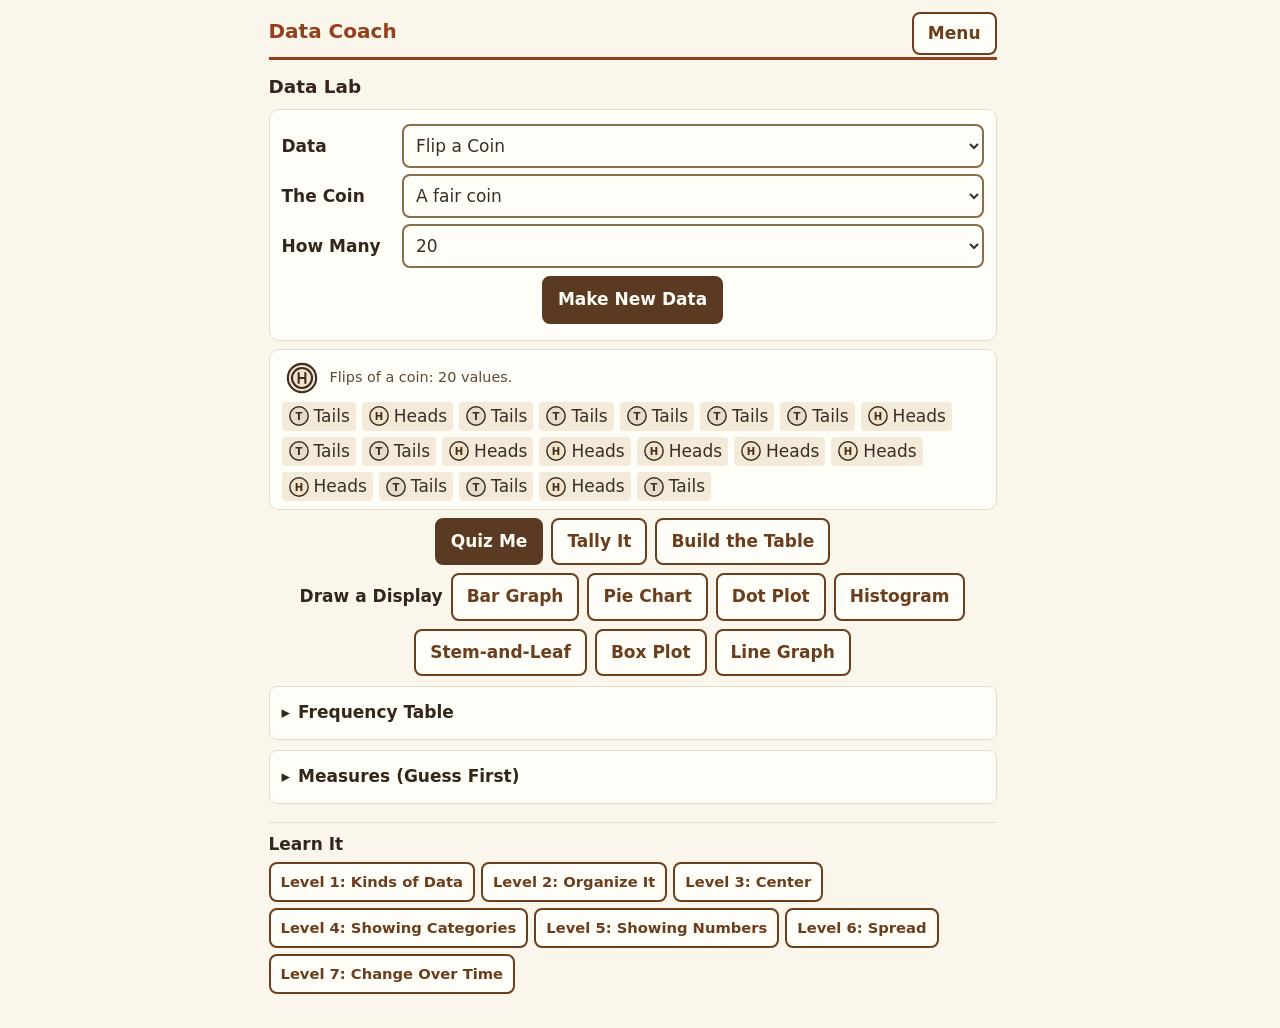
==== index.html @ c022a65b "First public version" ====
<!DOCTYPE html>
<html lang="en">
<head>
<meta charset="utf-8">
<meta name="viewport" content="width=device-width, initial-scale=1">
<title>Data Coach</title>
<style>/* Warm creams and browns, soft on the eyes. build.ps1 checks the contrast of every text and border pair. */
:root {
  --cream: #fbf6ec; --card: #fffdf8; --title: #94401c; --heading: #33261c; --paper: #fffcf5;
  --text: #3b2f25; --muted: #5c4a3a; --line: #e6dccb; --border: #8a6d4b; --panel: #f3ead9;
  --accent: #6b3f1d; --accent-bg: #f3e3c8; --primary: #5a3a22; --primary-hover: #4a2f1b;
  --warn-bg: #f7e9cf; --warn: #6b3f12; --warn-b: #b07a3a;
  --ok-bg: #e7ecd5; --ok: #3d4f1e; --ok-b: #6b7d3a;
  --bad-bg: #f6dcd5; --bad: #7a2418; --bad-b: #b0503e;
  --mark: #94401c;
}
* { box-sizing: border-box; }
/* Room for a scrollbar is kept, so the page never shifts sideways when one appears. */
html { scrollbar-gutter: stable; }
body { margin: 0; font-family: system-ui, -apple-system, "Segoe UI", Roboto, Arial, sans-serif; font-size: 17px; line-height: 1.6; color: var(--text); background: var(--cream); }
main { max-width: 760px; margin: 0 auto; padding: 12px 16px 24px; }
[hidden] { display: none !important; }
.bar { position: relative; padding-right: 76px; min-height: 48px; display: flex; align-items: center; border-bottom: 3px solid var(--title); padding-bottom: 8px; margin-bottom: 12px; }
h1 { font-size: 1.25rem; margin: 0; color: var(--title); white-space: nowrap; }
.lead { font-size: 1.15rem; font-weight: 600; margin: 8px 0; display: block; color: var(--heading); }
button { font: inherit; min-height: 44px; padding: 8px 14px; border: 2px solid var(--accent); border-radius: 8px; background: var(--card); color: var(--accent); font-weight: 600; cursor: pointer; }
button:hover { background: var(--accent-bg); }
button.primary { background: var(--primary); border-color: var(--primary); color: var(--paper); }
button.primary:hover { background: var(--primary-hover); }
button:focus-visible, input:focus-visible { outline: 3px solid var(--accent); outline-offset: 2px; }
.row { display: flex; flex-wrap: wrap; gap: 8px; align-items: center; margin: 8px 0; }
.center { justify-content: center; }
.new { position: absolute; top: 0; right: 0; min-height: 40px; padding: 6px 14px; }
.muted { color: var(--muted); }
.sr { position: absolute; width: 1px; height: 1px; overflow: hidden; clip: rect(0 0 0 0); white-space: nowrap; }

/* Menu */
.big { display: block; width: 100%; text-align: left; font-size: 1.1rem; padding: 14px 16px; margin: 8px 0; }
.big small { display: block; font-weight: 400; color: var(--muted); font-size: 0.9rem; }

/* A lesson */
.themes { display: flex; flex-wrap: wrap; gap: 6px; margin: 4px 0 10px; }
.themes button { min-height: 40px; padding: 4px 10px; font-size: 0.92rem; }
.themes button[aria-current="step"] { background: var(--primary); border-color: var(--primary); color: var(--paper); }
.tag-line { margin: 4px 0; font-size: 0.85rem; font-weight: 700; letter-spacing: 0.04em; text-transform: uppercase; color: var(--title); }
.intro { margin: 0 0 6px; color: var(--muted); font-size: 0.95rem; }
.intro:empty { display: none; }
.prompt { font-size: 1.15rem; margin: 4px 0 8px; }
.prompt:focus, h2:focus, .data:focus { outline: none; }
.feedback { padding: 8px 12px; border-radius: 8px; margin: 8px 0; }
.feedback:empty { padding: 0; margin: 0; }
.good { background: var(--ok-bg); color: var(--ok); border: 1px solid var(--ok-b); }
.bad { background: var(--bad-bg); color: var(--bad); border: 1px solid var(--bad-b); }
.info, .almost { background: var(--warn-bg); color: var(--warn); border: 1px solid var(--warn-b); }

/* The data: a list of values (in the order collected), or a frequency table. */
.data { border: 1px solid var(--line); border-radius: 10px; background: var(--card); padding: 8px 12px; margin: 8px 0; }
.data-what { margin: 0 0 4px; font-size: 0.9rem; color: var(--muted); }
.chips { list-style: none; margin: 0; padding: 0; display: flex; flex-wrap: wrap; gap: 6px; }
.chips li { min-width: 2.4em; text-align: center; padding: 1px 6px; border-radius: 4px; background: var(--panel); font-variant-numeric: tabular-nums; }
.chips li.now { outline: 3px solid var(--title); background: var(--card); font-weight: 700; }
.chips li.used { background: var(--panel); color: var(--muted); text-decoration: line-through; }
table.freq { border-collapse: collapse; margin: 4px 0; }
table.freq th, table.freq td { border: 1px solid var(--border); padding: 4px 12px; text-align: left; font-variant-numeric: tabular-nums; }
table.freq thead th { background: var(--panel); }
table.freq tfoot th, table.freq tfoot td { font-weight: 700; }
.data-scroll { max-width: 100%; overflow-x: auto; }

/* Choices: words, stacked; a right pick turns green and a wrong one red, with a mark so color is not the only sign. */
.choices { display: flex; flex-direction: column; gap: 8px; margin: 8px 0; }
.choice { text-align: left; font-weight: 400; color: var(--text); padding: 8px 12px; width: 100%; }
.choice[aria-pressed="true"] { background: var(--accent-bg); border-width: 3px; font-weight: 600; }
.choice[aria-pressed="true"]::before { content: "\2713  "; }
.choice.right { background: var(--ok-bg); border-color: var(--ok-b); color: var(--ok); }
.choice.right::after { content: "  \2713  Right"; font-weight: 700; font-size: 0.9rem; }
.choice.wrong { background: var(--bad-bg); border-color: var(--bad-b); color: var(--bad); }
.choice.wrong::after { content: "  \2717  Not this one"; font-weight: 700; font-size: 0.9rem; }
.choice.shown { background: var(--warn-bg); border-color: var(--warn-b); color: var(--warn); }
.choice.shown::after { content: "  The answer"; font-weight: 700; font-size: 0.9rem; }
.choice[aria-disabled="true"] { cursor: default; }

/* Typed answers */
.entry-row { display: flex; flex-wrap: wrap; gap: 8px; align-items: center; }
input[type=text] { font: inherit; font-size: 1.2rem; min-height: 48px; padding: 6px 10px; border: 2px solid var(--border); border-radius: 8px; color: var(--text); background: var(--card); }
.entry-row input { flex: 1 1 170px; min-width: 0; }
.answer-label { font-weight: 600; color: var(--heading); }
table.freq input { width: 4.2em; min-height: 44px; font-size: 1.1rem; padding: 4px 6px; }
table.freq td.off input { border-color: var(--bad-b); background: var(--bad-bg); }
table.freq td.ok input { border-color: var(--ok-b); }

/* Tally: one button per row; the marks are drawn in groups of five (four strokes and a slash). */
.tally { display: flex; flex-direction: column; gap: 6px; margin: 8px 0; }
.tally button { display: flex; align-items: center; gap: 12px; text-align: left; width: 100%; font-weight: 600; }
.tally .name { min-width: 5.5em; }
.tally svg { height: 28px; flex: none; max-width: 70%; }
.tally svg line { stroke: var(--text); stroke-width: 2.5; stroke-linecap: round; }
.tally svg line.slash { stroke: var(--mark); }

/* A worked example's lines: the work, then why. */
.steps { list-style: none; padding: 0; margin: 8px 0; }
.steps li { display: flex; flex-wrap: wrap; gap: 2px 16px; padding: 6px 0; border-top: 1px solid var(--line); }
.steps .work { flex: 1 1 260px; font-size: 1.1rem; font-variant-numeric: tabular-nums; overflow-wrap: anywhere; }
.steps .why { flex: 1 1 200px; color: var(--muted); font-size: 0.95rem; }

@media (max-width: 420px) {
  main { padding: 8px 8px 16px; }
  h1 { font-size: 1.05rem; }
  .bar { padding-right: 68px; }
  .new { min-height: 36px; padding: 4px 10px; }
  body { font-size: 16px; }
  table.freq th, table.freq td { padding: 4px 8px; }
}
@media (max-width: 520px) { .themes button { min-height: 36px; padding: 2px 8px; font-size: 0.84rem; } }

/* The Data Lab: choose the data and its settings, make it, then work with it. */
.setup { border: 1px solid var(--line); border-radius: 10px; background: var(--card); padding: 8px 12px; margin: 8px 0; }
.field { display: flex; flex-wrap: wrap; align-items: center; gap: 4px 10px; margin: 6px 0; }
.field-name { font-weight: 600; color: var(--heading); min-width: 6.5em; margin: 0; }
select { font: inherit; min-height: 44px; padding: 6px 8px; border: 2px solid var(--border); border-radius: 8px; background: var(--card); color: var(--text); flex: 1 1 200px; min-width: 0; max-width: 100%; }
select:focus-visible { outline: 3px solid var(--accent); outline-offset: 2px; }
.note { color: var(--muted); font-size: 0.92rem; margin: 4px 0; text-align: center; }
.note:empty { display: none; }
details { border: 1px solid var(--line); border-radius: 8px; padding: 4px 12px; margin: 10px 0; background: var(--card); }
summary { font-weight: 600; color: var(--heading); cursor: pointer; min-height: 44px; display: flex; align-items: center; }
summary:focus-visible { outline: 3px solid var(--accent); outline-offset: 2px; }
.table-box { max-height: 340px; overflow: auto; }
dl.measures { display: grid; grid-template-columns: max-content 1fr; gap: 4px 14px; margin: 6px 0; }
dl.measures dt { font-weight: 600; color: var(--heading); }
dl.measures dd { margin: 0; font-variant-numeric: tabular-nums; }
.learn { margin-top: 18px; border-top: 1px solid var(--line); padding-top: 8px; }
button[aria-disabled="true"] { cursor: not-allowed; }
/* Unavailable Lab buttons: a dashed border (full-strength text, so contrast holds). */
.row button[aria-disabled="true"] { border-style: dashed; }
.table-box:focus-visible { outline: 3px solid var(--accent); outline-offset: 2px; }
/* A fold shows whether it is open: a triangle that turns. */
summary { list-style: none; }
summary::-webkit-details-marker { display: none; }
summary::before { content: "\25B8"; display: inline-block; margin-right: 8px; transition: transform 0.15s; }
details[open] > summary::before { transform: rotate(90deg); }
.row button[aria-disabled="true"]:hover { background: var(--card); }

/* Pictures: an icon beside each data set's title, and values drawn as coins, die faces, or a color dot
   with its name. The value is always in text too (beside the picture, or hidden for a screen reader). */
.data-what { display: flex; align-items: center; gap: 8px; }
.lab-icon { display: inline-flex; flex: none; }
.lab-icon .icon { width: 40px; height: 40px; }
.chips li.pic { display: inline-flex; align-items: center; gap: 4px; }
.pic-svg { width: 22px; height: 22px; flex: none; }
.dot { width: 12px; height: 12px; border-radius: 50%; border: 1.5px solid var(--text); display: inline-block; flex: none; }
.tally .name { display: inline-flex; align-items: center; gap: 6px; }
.tally .pic-svg { width: 26px; height: 26px; }

/* Making data: the icon moves (a coin flips, a die tumbles, a spinner spins, a bag shakes) and the values pop in.
   All of it is skipped for anyone whose device asks for less motion. */
@keyframes flip { from { transform: rotateY(0); } to { transform: rotateY(720deg); } }
@keyframes tumble { 0% { transform: translateY(-8px) rotate(0); } 60% { transform: translateY(2px) rotate(290deg); } 100% { transform: rotate(360deg); } }
@keyframes spin { from { transform: rotate(0); } to { transform: rotate(900deg); } }
@keyframes shake { 0%, 100% { transform: none; } 20% { transform: translateX(-4px) rotate(-7deg); } 40% { transform: translateX(4px) rotate(7deg); } 60% { transform: translateX(-3px) rotate(-4deg); } 80% { transform: translateX(3px) rotate(4deg); } }
@keyframes pop { from { opacity: 0; transform: scale(0.6); } to { opacity: 1; transform: none; } }
.anim-flip .icon { animation: flip 0.7s ease-out; }
.anim-tumble .icon { animation: tumble 0.7s ease-out; }
.anim-spin .icon { animation: spin 1s cubic-bezier(0.2, 0.7, 0.3, 1); }
.anim-shake .icon { animation: shake 0.6s ease-in-out; }
.chips.pop li { animation: pop 0.3s ease-out both; animation-delay: calc(var(--i) * 15ms); }
@media (prefers-reduced-motion: reduce) {
  .anim-flip .icon, .anim-tumble .icon, .anim-spin .icon, .anim-shake .icon, .chips.pop li { animation: none; }
}

/* Bar graphs and pie charts. Bars and slice edges are dragged (or set with the arrow keys); the drawing keeps
   its own touch handling (see the touch rules below). */
.chart-box { margin: 8px 0; }
.chart { display: block; width: 100%; max-width: 460px; margin: 0 auto; overflow: visible; }
.chart.pie { max-width: 400px; }
.c-grid { stroke: var(--line); stroke-width: 1; }
.c-axis { stroke: var(--border); stroke-width: 1.5; }
.c-tick { font-size: 11px; fill: var(--muted); }
.c-lab { font-size: 11px; fill: var(--text); }
.c-bar { stroke: var(--accent); stroke-width: 1.5; }
.c-handle { fill: var(--primary); }
.c-val { font-size: 11px; font-weight: 700; fill: var(--text); }
.c-edit { cursor: ns-resize; }
/* Touch: a bar graph being drawn lets the page scroll up and down (bars are set by tapping); a pie being drawn takes
   every touch, so its edges can be dragged around the circle. */
.chart.c-editing { touch-action: pan-y; }
.chart.c-dragging { touch-action: none; }
.c-edit:focus { outline: none; }
.c-edit:focus-visible .c-handle, .c-edge:focus-visible .c-knob { stroke: var(--title); stroke-width: 3px; }
.c-edit:focus-visible .c-bar { stroke: var(--title); stroke-width: 3px; }
.c-rim { fill: var(--card); stroke: var(--border); stroke-width: 1.5; }
.c-slice { stroke: var(--border); stroke-width: 1.5; }
/* A slice in a real color (red, blue...) is set off by a cream edge, which shows on mid-tones; pale slices keep the dark edge. */
.c-slice.on-color { stroke: var(--card); stroke-width: 2; }
/* Yellow is too light for a cream edge: it gets a dark one. And every pie is outlined on top, so no slice fades into the page. */
.c-slice.on-light { stroke: var(--text); stroke-width: 1.5; }
.c-outline { fill: none; stroke: var(--border); stroke-width: 1.5; }
.c-slab { font-size: 12px; font-weight: 700; fill: var(--text); paint-order: stroke; stroke: var(--card); stroke-width: 3px; }
.c-tickmark { stroke: var(--muted); stroke-width: 1; }
.c-edge { cursor: grab; }
.c-edge:focus { outline: none; }
.c-edgeline { stroke: var(--text); stroke-width: 2; }
.c-knob { fill: var(--primary); stroke: var(--card); stroke-width: 2; }
.c-legend { list-style: none; padding: 0; margin: 6px auto; max-width: 320px; font-variant-numeric: tabular-nums; }
.c-legend li { display: flex; align-items: center; gap: 8px; padding: 2px 0; }
.c-swatch { width: 14px; height: 14px; border-radius: 3px; border: 1px solid var(--text); flex: none; }
.scale-pick { display: flex; flex-wrap: wrap; align-items: center; gap: 6px; margin: 6px 0; }
.scale-pick button { min-width: 52px; }
.scale-pick button[aria-pressed="true"] { background: var(--primary); border-color: var(--primary); color: var(--paper); }

/* A table and the graph drawn from it, side by side where there is room. */
@media (min-width: 600px) {
  #pair.side { display: grid; grid-template-columns: minmax(0, 210px) minmax(0, 1fr); gap: 16px; align-items: start; }
  #pair.side .data { margin-top: 0; }
  #pair.side .chart-box { margin-top: 0; }
}

/* Dot plots and stem-and-leaf plots. */
.c-dot { fill: var(--accent); stroke: var(--card); stroke-width: 1; }
.c-tap { cursor: pointer; }
.c-tap:focus { outline: none; }
.c-tap:focus-visible rect { stroke: var(--title); stroke-width: 2; }
#erase[aria-pressed="true"] { background: var(--primary); border-color: var(--primary); color: var(--paper); }
table.stem { border-collapse: collapse; margin: 4px 0; font-variant-numeric: tabular-nums; font-size: 1.1rem; }
table.stem caption { text-align: left; font-size: 0.9rem; color: var(--muted); }
table.stem th { border-right: 2px solid var(--text); padding: 2px 10px; text-align: right; }
table.stem td { padding: 2px 10px; letter-spacing: 0.15em; }
.stem-key { font-size: 0.9rem; color: var(--muted); margin: 4px 0; }
table.stem-in input { width: 11em; max-width: 100%; letter-spacing: 0.1em; }

/* Box plots and line graphs. */
.c-boxr { fill: var(--accent-bg); stroke: var(--text); stroke-width: 2; }
.c-med { stroke: var(--title); stroke-width: 3; }
.c-whisk { stroke: var(--text); stroke-width: 2; }
.c-outdot { fill: var(--card); stroke: var(--text); stroke-width: 2; }
.c-hline { stroke: var(--primary); stroke-width: 1.5; stroke-dasharray: 3 3; }
.c-knobg { cursor: ew-resize; }
.c-knobg:focus { outline: none; }
.c-knobg:focus-visible .c-knob { stroke: var(--title); stroke-width: 3px; }
.c-lline { fill: none; stroke: var(--accent); stroke-width: 2.5; stroke-linejoin: round; }
.c-lpt { fill: var(--primary); stroke: var(--card); stroke-width: 1.5; }
.c-break { fill: var(--card); stroke: var(--border); stroke-width: 1.5; }
</style>
</head>
<body>
<main id="app">
  <header class="bar">
    <h1>Data Coach</h1>
    <button id="menu" class="new" hidden>Menu</button>
  </header>

  <section id="lab" hidden aria-labelledby="lab-title">
    <h2 id="lab-title" class="lead" tabindex="-1">Data Lab</h2>
    <div class="setup">
      <label class="field" for="lab-sc"><span class="field-name">Data</span><select id="lab-sc"></select></label>
      <div id="lab-opts"></div>
      <label class="field" for="lab-n"><span class="field-name" id="lab-n-name">How Many</span><select id="lab-n"></select></label>
      <p class="row center"><button id="lab-make" class="primary">Make New Data</button></p>
    </div>
    <div id="lab-show" hidden>
      <div id="lab-data"></div>
      <p class="row center" role="group" aria-label="Work with this data"><button id="lab-quiz" class="primary">Quiz Me</button> <button id="lab-tally">Tally It</button> <button id="lab-build">Build the Table</button></p>
      <p class="row center" role="group" aria-labelledby="draw-name"><span class="field-name" id="draw-name">Draw a Display</span><button id="lab-bar">Bar Graph</button> <button id="lab-pie">Pie Chart</button> <button id="lab-dot">Dot Plot</button> <button id="lab-hist">Histogram</button> <button id="lab-stem">Stem-and-Leaf</button> <button id="lab-box">Box Plot</button> <button id="lab-line">Line Graph</button></p>
      <p id="lab-note" class="note" role="status" aria-live="polite"></p>
      <details id="lab-table-box"><summary>Frequency Table</summary><div id="lab-table"></div></details>
      <details id="lab-measures-box"><summary>Measures (Guess First)</summary><div id="lab-measures"></div></details>
    </div>
    <div class="learn">
      <p class="field-name" id="learn-title">Learn It</p>
      <div id="lab-learn" class="themes" role="group" aria-labelledby="learn-title"></div>
    </div>
  </section>

  <section id="home" hidden aria-labelledby="home-q">
    <h2 id="home-q" class="lead" tabindex="-1">What Do You Want to Do?</h2>
    <button class="big" id="go-lab">Data Lab<small>Make your own data, again and again, and explore it</small></button>
    <div id="home-levels"></div>
  </section>

  <section id="lesson" hidden aria-labelledby="lesson-title">
    <h2 id="lesson-title" class="lead"></h2>
    <div id="themes" class="themes" role="group" aria-label="Themes in this level"></div>
    <p id="tag" class="tag-line"></p>
    <p id="intro" class="intro"></p>
    <p id="prompt" class="prompt" tabindex="-1"></p>
    <div id="pair">
      <div id="data"></div>
      <div id="work"></div>
    </div>
    <ol id="steps" class="steps" hidden></ol>
    <p id="feedback" class="feedback" role="status" aria-live="polite"></p>
    <p id="controls" class="row center"><button id="check" class="primary">Check</button> <button id="hint">Hint</button> <button id="step">Show Next Step</button> <button id="quick">Quick Draw</button> <button id="back">Back to the Lab</button></p>
    <p id="next-row" class="row center" hidden><button id="next" class="primary"></button> <button id="next2"></button></p>
  </section>

  <section id="done" hidden aria-labelledby="done-title">
    <h2 id="done-title" class="lead" tabindex="-1"></h2>
    <p id="done-body"></p>
    <p class="row center"><button id="done-next" class="primary"></button> <button id="done-again">Try the Check Again</button> <button id="done-practice">More Practice</button> <button id="done-menu">Menu</button></p>
  </section>
</main>
<script>/* Data Coach: pretend data. Every scenario makes its data from a seeded random generator, so a
   test run (and a worked example) is the same every time, while students get fresh data. No real
   person's data is ever used: the classes, teams, families and weather here are made up. */
const Data = (() => {
  'use strict';

  // ---------- Random numbers ----------
  // A small seeded generator (mulberry32), so every check and every test run is repeatable.
  function rng(seed) {
    let s = seed >>> 0;
    const r = () => { s = (s + 0x6D2B79F5) >>> 0; let t = s; t = Math.imul(t ^ (t >>> 15), t | 1); t ^= t + Math.imul(t ^ (t >>> 7), t | 61); return ((t ^ (t >>> 14)) >>> 0) / 4294967296; };
    r.int = (a, b) => a + Math.floor(r() * (b - a + 1));                       // a whole number from a to b
    r.pick = list => list[Math.floor(r() * list.length)];
    r.weighted = pairs => { let u = r() * pairs.reduce((s, p) => s + p[1], 0); for (const [v, w] of pairs) { u -= w; if (u < 0) return v; } return pairs[pairs.length - 1][0]; };
    r.normal = (mean, sd) => { const u = 1 - r(), v = r(); return mean + sd * Math.sqrt(-2 * Math.log(u)) * Math.cos(2 * Math.PI * v); };
    r.shuffle = list => { const a = list.slice(); for (let i = a.length - 1; i > 0; i--) { const j = Math.floor(r() * (i + 1)); [a[i], a[j]] = [a[j], a[i]]; } return a; };
    return r;
  }
  const freshSeed = () => (Math.random() * 4294967296) >>> 0;
  const clamp = (x, a, b) => Math.max(a, Math.min(b, x));
  const to = (x, step) => Math.round(x / step) * step;                          // to the nearest step (0.5, 5, 10...)
  const tenth = x => Math.round(x * 10) / 10;
  const times = (n, f) => Array.from({ length: n }, (_, i) => f(i));
  // Skewed right (most values small, a few large): screen time, travel time, reaction time.
  const skew = (r, median, spread) => median * Math.exp(r.normal(0, spread));

  /* ---------- Scenarios ----------
     group: where it sits in the Lab's list. kind: 'cat' (categories: only the mode fits), 'num'
     (numbers), or 'time' (numbers over time, in order). cats(o): the rows of its frequency table,
     when they are known ahead (Heads and Tails; a die's 1 to 6). n: the size of a lesson question.
     sizes: the sizes the Lab offers (for numbers over time: how many days, weeks or months).
     opts: the Lab's settings, each [value, label], the first is the default. what(o): what one data set
     is. make(r, n, o): the values, in the order collected. */
  const COLORS = ['Red', 'Blue', 'Green', 'Yellow', 'Purple', 'Orange'];
  const BIG = [10, 20, 50, 100, 200, 500];
  const CLASS = [10, 20, 30, 50, 100, 300];
  const SCENARIOS = {
    // Games of chance
    coins: {
      group: 'Games of Chance', title: 'Flip a Coin', kind: 'cat', n: [10, 20], sizes: BIG,
      opts: [{ key: 'heads', label: 'The Coin', choices: [['50', 'A fair coin'], ['70', 'A weighted coin (Heads 70% of the time)'], ['90', 'A trick coin (Heads 90% of the time)']] }],
      what: o => (o.heads === '50' ? 'flips of a coin' : 'flips of a weighted coin'), cats: () => ['Heads', 'Tails'],
      make: (r, n, o) => times(n, () => (r() * 100 < +o.heads ? 'Heads' : 'Tails')),
    },
    dice: {
      group: 'Games of Chance', title: 'Roll Dice', kind: 'num', n: [10, 20], sizes: BIG,
      opts: [{ key: 'dice', label: 'Dice', choices: [['1', 'One number cube'], ['2', 'Two number cubes (the sum)']] }],
      what: o => (o.dice === '1' ? 'rolls of a number cube' : 'sums of two number cubes'),
      cats: o => (o.dice === '1' ? [1, 2, 3, 4, 5, 6] : [2, 3, 4, 5, 6, 7, 8, 9, 10, 11, 12]),
      make: (r, n, o) => times(n, () => (o.dice === '1' ? r.int(1, 6) : r.int(1, 6) + r.int(1, 6))),
    },
    spinner: {
      group: 'Games of Chance', title: 'Spin a Spinner', kind: 'cat', n: [12, 20], sizes: BIG,
      opts: [{ key: 'kind', label: 'The Spinner', choices: [['4', '4 equal sections'], ['3', '3 equal sections'], ['6', '6 equal sections'], ['big', '4 sections, Red twice as big']] }],
      what: () => 'spins of a spinner', cats: o => COLORS.slice(0, o.kind === 'big' ? 4 : +o.kind),
      make: (r, n, o) => { const k = o.kind === 'big' ? 4 : +o.kind; return times(n, () => (o.kind === 'big' ? r.weighted([['Red', 2], ['Blue', 1], ['Green', 1], ['Yellow', 1]]) : COLORS[r.int(0, k - 1)])); },
    },
    marbles: {
      group: 'Games of Chance', title: 'Draw Marbles From a Bag', kind: 'cat', n: [12, 20], sizes: BIG,
      opts: [{ key: 'bag', label: 'The Bag', choices: [['even', '5 red, 5 blue, 5 green'], ['red', '10 red, 3 blue, 2 green'], ['four', '4 red, 4 blue, 4 green, 4 yellow']] }],
      what: () => 'marbles drawn from a bag (each put back before the next draw)', cats: o => (o.bag === 'four' ? ['Red', 'Blue', 'Green', 'Yellow'] : ['Red', 'Blue', 'Green']),
      make: (r, n, o) => times(n, () => r.weighted(o.bag === 'red' ? [['Red', 10], ['Blue', 3], ['Green', 2]] : o.bag === 'four' ? [['Red', 1], ['Blue', 1], ['Green', 1], ['Yellow', 1]] : [['Red', 1], ['Blue', 1], ['Green', 1]])),
    },
    // People
    eyes: {
      group: 'People', title: 'Eye Colors', kind: 'cat', n: [15, 24], sizes: CLASS,
      what: () => 'eye colors of the students in a pretend class', cats: () => ['Brown', 'Blue', 'Hazel', 'Green', 'Gray'],
      make: (r, n) => times(n, () => r.weighted([['Brown', 50], ['Blue', 22], ['Hazel', 13], ['Green', 10], ['Gray', 5]])),
    },
    height: {
      group: 'People', title: 'Heights', kind: 'num', unit: 'inches', n: [9, 15], sizes: CLASS,
      opts: [{ key: 'grade', label: 'Who', choices: [['6', '6th graders'], ['9', '9th graders'], ['12', '12th graders']] }],
      what: o => `heights of pretend ${o.grade}th graders, in inches`,
      make: (r, n, o) => { const m = { 6: 59, 9: 65, 12: 67 }[o.grade]; return times(n, () => clamp(Math.round(r.normal(m, 3)), m - 10, m + 10)); },
    },
    shoes: {
      group: 'People', title: 'Shoe Sizes', kind: 'num', n: [12, 20], sizes: CLASS,
      what: () => 'shoe sizes of the students in a pretend class',
      make: (r, n) => times(n, () => clamp(Math.round(r.normal(7.5, 1.5)), 4, 11)),
    },
    reunion: {
      // Kids, parents and grandparents: ages at a family reunion spread out (a class's ages hardly do).
      group: 'People', title: 'Ages at a Family Reunion', kind: 'num', unit: 'years', n: [9, 15], sizes: [10, 20, 30, 50, 100],
      what: () => 'ages of the people at a pretend family reunion, in years',
      make: (r, n) => times(n, () => r.weighted([[() => r.int(2, 15), 4], [() => r.int(30, 50), 4], [() => r.int(60, 88), 2]])()),
    },
    // School life
    sleep: {
      group: 'School Life', title: 'Hours of Sleep', kind: 'num', unit: 'hours', n: [8, 14], sizes: CLASS,
      opts: [{ key: 'who', label: 'Who', choices: [['ms', 'Middle schoolers'], ['hs', 'High schoolers']] }],
      what: o => `hours of sleep last night for pretend ${o.who === 'ms' ? 'middle' : 'high'} schoolers, to the nearest half hour`,
      make: (r, n, o) => times(n, () => clamp(to(r.normal(o.who === 'ms' ? 8.8 : 7.2, 1), 0.5), 4, 12)),
    },
    screen: {
      group: 'School Life', title: 'Screen Time', kind: 'num', unit: 'minutes', n: [8, 14], sizes: CLASS,
      what: () => 'minutes of screen time on a school day for pretend students, to the nearest 5',
      make: (r, n) => times(n, () => clamp(to(skew(r, 120, 0.6), 5), 0, 600)),
    },
    travel: {
      group: 'School Life', title: 'Time to Get to School', kind: 'num', unit: 'minutes', n: [8, 14], sizes: CLASS,
      what: () => 'minutes it takes pretend students to get to school',
      make: (r, n) => times(n, () => clamp(Math.round(skew(r, 15, 0.55)), 2, 75)),
    },
    scores: {
      group: 'School Life', title: 'Test Scores', kind: 'num', unit: 'points', n: [8, 14], sizes: CLASS,
      opts: [{ key: 'test', label: 'The Test', choices: [['easy', 'An easy test'], ['hard', 'A hard test']] }],
      what: o => `scores out of 100 on ${o.test === 'easy' ? 'an easy' : 'a hard'} pretend test`,
      make: (r, n, o) => times(n, () => clamp(Math.round(o.test === 'easy' ? 100 - skew(r, 12, 0.6) : r.normal(68, 12)), 20, 100)),
    },
    siblings: {
      group: 'School Life', title: 'Number of Siblings', kind: 'num', n: [10, 16], sizes: CLASS,
      what: () => 'number of brothers and sisters of pretend students', cats: () => [0, 1, 2, 3, 4, 5],
      make: (r, n) => times(n, () => r.weighted([[0, 20], [1, 40], [2, 25], [3, 10], [4, 4], [5, 1]])),
    },
    pets: {
      group: 'School Life', title: 'Number of Pets', kind: 'num', n: [10, 16], sizes: CLASS,
      what: () => 'number of pets in the homes of pretend students', cats: () => [0, 1, 2, 3, 4, 5, 6],
      make: (r, n) => times(n, () => r.weighted([[0, 35], [1, 30], [2, 18], [3, 9], [4, 5], [5, 2], [6, 1]])),
    },
    months: {
      group: 'School Life', title: 'Birth Months', kind: 'cat', n: [15, 24], sizes: CLASS,
      what: () => 'birth months of pretend students', cats: () => ['Jan', 'Feb', 'Mar', 'Apr', 'May', 'Jun', 'Jul', 'Aug', 'Sep', 'Oct', 'Nov', 'Dec'],
      make: (r, n) => times(n, () => r.pick(['Jan', 'Feb', 'Mar', 'Apr', 'May', 'Jun', 'Jul', 'Aug', 'Sep', 'Oct', 'Nov', 'Dec'])),
    },
    subject: {
      group: 'School Life', title: 'Favorite Subject', kind: 'cat', n: [15, 24], sizes: CLASS,
      what: () => 'favorite subjects of pretend students', cats: () => ['Math', 'Science', 'English', 'History', 'Art', 'PE', 'Music'],
      make: (r, n) => times(n, () => r.weighted([['Math', 18], ['Science', 17], ['English', 13], ['History', 11], ['Art', 15], ['PE', 17], ['Music', 9]])),
    },
    // Sports
    points: {
      group: 'Sports', title: 'Points per Game', kind: 'num', unit: 'points', n: [8, 14], sizes: [10, 20, 30, 50, 82],
      what: () => 'points a pretend basketball team scored in each game',
      make: (r, n) => times(n, () => clamp(Math.round(r.normal(62, 9)), 35, 95)),
    },
    run: {
      group: 'Sports', title: '100 m Run Times', kind: 'num', unit: 'seconds', n: [8, 12], sizes: [10, 20, 30, 50, 100],
      what: () => '100 m run times of pretend students, in seconds',
      make: (r, n) => times(n, () => clamp(tenth(r.normal(15, 1.3)), 11.5, 20)),
    },
    freethrows: {
      group: 'Sports', title: 'Free Throws Made', kind: 'num', n: [10, 16], sizes: [10, 20, 30, 50, 100],
      opts: [{ key: 'skill', label: 'The Players', choices: [['70', 'Make about 70% of shots'], ['50', 'Make about 50%'], ['90', 'Make about 90%']] }],
      what: () => 'free throws made out of 10 by each pretend player', cats: () => [0, 1, 2, 3, 4, 5, 6, 7, 8, 9, 10],
      make: (r, n, o) => times(n, () => times(10, () => (r() * 100 < +o.skill ? 1 : 0)).reduce((a, b) => a + b, 0)),
    },
    // Science and nature
    reaction: {
      group: 'Science and Nature', title: 'Reaction Times', kind: 'num', unit: 'milliseconds', n: [8, 12], sizes: [10, 20, 30, 50, 100, 200],
      what: () => 'reaction times of pretend students catching a ruler, in milliseconds (to the nearest 10)',
      make: (r, n) => times(n, () => clamp(to(150 + skew(r, 90, 0.5), 10), 150, 600)),
    },
    weather: {
      // A high temperature for each day: a slow trend plus day-to-day wobble. A longer stretch drifts
      // no further in all than two weeks would, so 60 days stays within real temperatures.
      group: 'Science and Nature', title: 'Daily High Temperatures', kind: 'time', unit: '°F', n: [14, 14], sizes: [7, 14, 30, 60], sizeWord: 'days',
      what: () => 'high temperature each day, in °F',
      make: (r, n) => { const start = r.int(48, 70), slope = (r() - 0.5) * 1.6 * Math.min(1, 14 / n); return times(n, i => Math.round(start + slope * i + r.normal(0, 3))); },
    },
    plant: {
      group: 'Science and Nature', title: 'A Growing Plant', kind: 'time', unit: 'cm', n: [8, 8], sizes: [6, 8, 12, 20], sizeWord: 'weeks',
      opts: [{ key: 'light', label: 'Where It Grows', choices: [['sun', 'In the sun'], ['shade', 'In the shade']] }],
      what: o => `height of a pretend plant ${o.light === 'sun' ? 'in the sun' : 'in the shade'} at the end of each week, in cm`,
      make: (r, n, o) => { let h = 2; return times(n, () => (h = tenth(h + Math.max(0, r.normal(o.light === 'sun' ? 2.4 : 1.1, 0.5))))); },
    },
    rainfall: {
      group: 'Science and Nature', title: 'Monthly Rainfall', kind: 'time', unit: 'inches', n: [12, 12], sizes: [12, 24, 36], sizeWord: 'months',
      opts: [{ key: 'city', label: 'The City', choices: [['rainy', 'A rainy city'], ['dry', 'A dry city']] }],
      what: o => `rainfall each month in ${o.city === 'rainy' ? 'a rainy' : 'a dry'} pretend city, January first, in inches`,
      make: (r, n, o) => times(n, i => Math.max(0, tenth((o.city === 'rainy' ? 3.5 : 0.9) * (1 + 0.7 * Math.cos((2 * Math.PI * i) / 12)) + r.normal(0, o.city === 'rainy' ? 0.6 : 0.25)))),
    },
  };
  const GROUPS = ['Games of Chance', 'People', 'School Life', 'Sports', 'Science and Nature'];

  // A scenario's settings, with every one not given set to its default.
  const optsOf = (key, o = {}) => Object.fromEntries((SCENARIOS[key].opts || []).map(op => [op.key, o[op.key] !== undefined ? String(o[op.key]) : op.choices[0][0]]));
  // Make a data set: { key, seed, o, values }. n is chosen inside the scenario's lesson range unless given.
  function make(key, seed = freshSeed(), n, o) {
    const sc = SCENARIOS[key], r = rng(seed), opts = optsOf(key, o);
    const size = n || r.int(sc.n[0], sc.n[1]);
    return { key, seed, o: opts, values: sc.make(r, size, opts) };
  }
  const whatOf = set => SCENARIOS[set.key].what(set.o || optsOf(set.key));
  const kindOf = set => SCENARIOS[set.key].kind;
  /* The rows a data set is sorted into: a scenario's own list (Heads and Tails; a die's 1 to 6), or for
     whole numbers every value from the least to the greatest, so a value nobody had still shows, with 0.
     Wide-spread or decimal numbers list each value that occurs. */
  function catsOf(set) {
    const sc = SCENARIOS[set.key];
    if (sc.cats) return sc.cats(set.o || optsOf(set.key));
    const v = set.values, lo = Math.min(...v), hi = Math.max(...v);
    if (v.every(Number.isInteger) && hi - lo <= 12) return times(hi - lo + 1, i => lo + i);
    return [...new Set(v)].sort((a, b) => a - b);
  }

  return { rng, freshSeed, SCENARIOS, GROUPS, optsOf, make, whatOf, kindOf, catsOf };
})();

/* Data Coach: simple pictures, drawn here as SVG (no image files, nothing downloaded). An icon for each
   kind of data, and pictures for the values themselves: coins, die faces, and colored dots that always
   come with their color's name (so color is never the only clue). Every picture is decorative or has
   the value in text beside it. */
const Pics = (() => {
  'use strict';
  // Stroke and fill use the palette: ink is the text brown, and a few soft accent colors.
  const INK = '#3b2f25', CARD = '#fffdf8', CLAY = '#9c4a26', SAGE = '#5f6f35', SAND = '#f3e3c8', SKY = '#4a6f8f', RED = '#94401c';
  const svg = (body, label = '') => `<svg viewBox="0 0 48 48" class="icon" ${label ? `role="img" aria-label="${label}"` : 'aria-hidden="true"'} fill="none" stroke="${INK}" stroke-width="2.5" stroke-linecap="round" stroke-linejoin="round">${body}</svg>`;
  const pips = (n, size = 4) => {
    const P = { 1: [[24, 24]], 2: [[15, 15], [33, 33]], 3: [[14, 14], [24, 24], [34, 34]], 4: [[15, 15], [33, 15], [15, 33], [33, 33]], 5: [[14, 14], [34, 14], [24, 24], [14, 34], [34, 34]], 6: [[15, 13], [33, 13], [15, 24], [33, 24], [15, 35], [33, 35]] }[n] || [];
    return P.map(([x, y]) => `<circle cx="${x}" cy="${y}" r="${size}" fill="${INK}" stroke="none"/>`).join('');
  };

  // ---------- An icon for each kind of data ----------
  const ICONS = {
    coins: `<circle cx="24" cy="24" r="17" fill="${SAND}"/><circle cx="24" cy="24" r="12"/><path d="M20 18v12M28 18v12M20 24h8"/>`,
    dice: `<rect x="7" y="7" width="34" height="34" rx="7" fill="${CARD}"/>${pips(5, 3.2)}`,
    spinner: `<circle cx="24" cy="24" r="18" fill="${CARD}"/><path d="M24 6v36M6 24h36"/><path d="M24 24l9-11" stroke="${RED}" stroke-width="3.5"/><circle cx="24" cy="24" r="2.5" fill="${INK}"/>`,
    marbles: `<path d="M12 18c-3 8-3 18 3 22h18c6-4 6-14 3-22z" fill="${SAND}"/><path d="M15 18h18M18 18l-2-6h16l-2 6"/><circle cx="20" cy="31" r="4" fill="${RED}"/><circle cx="29" cy="29" r="4" fill="${SKY}"/><circle cx="25" cy="36" r="3.5" fill="${SAGE}"/>`,
    eyes: `<path d="M5 24c6-9 13-13 19-13s13 4 19 13c-6 9-13 13-19 13S11 33 5 24z" fill="${CARD}"/><circle cx="24" cy="24" r="7" fill="${SKY}"/><circle cx="24" cy="24" r="3" fill="${INK}" stroke="none"/>`,
    height: `<rect x="30" y="5" width="10" height="38" rx="2" fill="${SAND}"/><path d="M30 12h5M30 19h4M30 26h5M30 33h4"/><circle cx="16" cy="12" r="5"/><path d="M16 17v14M10 22h12M16 31l-5 11M16 31l5 11"/>`,
    shoes: `<path d="M7 30V18c0-3 6-3 8 0 3 5 9 7 17 8 6 1 9 3 9 6v4H7z" fill="${SAND}"/><path d="M7 36h34M18 22l3-3M22 25l3-3"/>`,
    reunion: `<circle cx="12" cy="17" r="5"/><circle cx="36" cy="17" r="5"/><circle cx="24" cy="25" r="4"/><path d="M5 40c0-8 3-14 7-14s7 6 7 14M29 40c0-8 3-14 7-14s7 6 7 14M18 41c0-5 3-9 6-9s6 4 6 9"/>`,
    sleep: `<path d="M30 8a15 15 0 1 0 10 25A13 13 0 0 1 30 8z" fill="${SAND}"/><path d="M31 15h6l-6 7h6"/>`,
    screen: `<rect x="13" y="5" width="22" height="38" rx="4" fill="${CARD}"/><rect x="17" y="10" width="14" height="24" rx="1" fill="${SAND}" stroke="none"/><circle cx="24" cy="38.5" r="1.5" fill="${INK}" stroke="none"/>`,
    travel: `<rect x="6" y="12" width="36" height="22" rx="4" fill="${SAND}"/><path d="M6 24h36M16 12v12M26 12v12"/><circle cx="14" cy="36" r="4" fill="${CARD}"/><circle cx="34" cy="36" r="4" fill="${CARD}"/>`,
    scores: `<path d="M12 5h18l7 7v31H12z" fill="${CARD}"/><path d="M30 5v7h7"/><path d="M17 33l4-11 4 11M18.5 29h5M30 25v8M26 29h8" stroke="${RED}"/>`,
    siblings: `<circle cx="16" cy="13" r="5"/><circle cx="33" cy="17" r="4"/><path d="M8 42c0-10 3-18 8-18s8 8 8 18M27 42c0-8 2-14 6-14s6 6 6 14"/>`,
    pets: `<circle cx="24" cy="31" r="8" fill="${SAND}"/><circle cx="13" cy="21" r="4"/><circle cx="20" cy="13" r="4"/><circle cx="29" cy="13" r="4"/><circle cx="36" cy="21" r="4"/>`,
    months: `<rect x="7" y="10" width="34" height="31" rx="3" fill="${CARD}"/><path d="M7 19h34M16 6v8M32 6v8"/><path d="M14 26h4M22 26h4M30 26h4M14 33h4M22 33h4"/>`,
    subject: `<path d="M24 12c-6-4-13-4-18-2v28c5-2 12-2 18 2 6-4 13-4 18-2V10c-5-2-12-2-18 2z" fill="${CARD}"/><path d="M24 12v28"/>`,
    points: `<circle cx="24" cy="24" r="17" fill="#e8b48c"/><path d="M7 24h34M24 7v34M12 12c6 6 6 18 0 24M36 12c-6 6-6 18 0 24"/>`,
    run: `<circle cx="24" cy="27" r="15" fill="${CARD}"/><path d="M24 27l6-7M20 6h8M24 6v6M37 13l3-3"/>`,
    freethrows: `<path d="M8 8h18v12H8z" fill="${CARD}"/><path d="M13 20h10l-2 10h-6z"/><circle cx="34" cy="34" r="8" fill="#e8b48c"/><path d="M26 34h16M34 26v16"/>`,
    reaction: `<rect x="20" y="4" width="8" height="40" rx="2" fill="${SAND}"/><path d="M20 11h4M20 18h4M20 25h4M20 32h4"/><path d="M8 28l5-6h-4l5-7" stroke="${RED}"/><path d="M40 28l-5-6h4l-5-7" stroke="${RED}"/>`,
    weather: `<rect x="20" y="5" width="8" height="28" rx="4" fill="${CARD}"/><circle cx="24" cy="37" r="7" fill="${RED}"/><path d="M24 33V16" stroke="${RED}" stroke-width="3"/><path d="M28 12h4M28 19h4M28 26h4"/>`,
    plant: `<path d="M14 32h20l-3 11H17z" fill="#e8b48c"/><path d="M24 32V14"/><path d="M24 22c-7 0-11-4-11-10 7 0 11 4 11 10zM24 18c6 0 10-4 10-9-6 0-10 4-10 9z" fill="#c9d4a8"/>`,
    rainfall: `<path d="M12 26a8 8 0 0 1 2-15 11 11 0 0 1 21 2 7 7 0 0 1 1 13z" fill="${CARD}"/><path d="M16 32l-2 5M25 32l-2 5M34 32l-2 5" stroke="${SKY}" stroke-width="3"/>`,
  };
  const icon = key => (ICONS[key] ? svg(ICONS[key]) : '');

  // ---------- The values as pictures ----------
  // Colors for categories that are colors, soft enough for the palette but clearly told apart; the name
  // always shows beside the dot.
  const COLOR = { Red: '#b3413b', Blue: '#3f6fa8', Green: '#4f7a3a', Yellow: '#d9b23a', Purple: '#7a4f9a', Orange: '#d07a2e', Brown: '#7a4a2a', Hazel: '#9a7b3c', Gray: '#8d8a85' };
  const coin = side => `<svg viewBox="0 0 24 24" class="pic-svg" aria-hidden="true"><circle cx="12" cy="12" r="10" fill="${side === 'Heads' ? SAND : '#e6dccb'}" stroke="${INK}" stroke-width="1.6"/><text x="12" y="16" text-anchor="middle" font-size="11" font-weight="700" fill="${INK}" font-family="system-ui, sans-serif">${side[0]}</text></svg>`;
  const die = n => `<svg viewBox="0 0 48 48" class="pic-svg" aria-hidden="true"><rect x="3" y="3" width="42" height="42" rx="8" fill="${CARD}" stroke="${INK}" stroke-width="3"/>${pips(n, 4.2)}</svg>`;
  const dot = c => `<span class="dot" style="background:${COLOR[c]}" aria-hidden="true"></span>`;
  /* How one value is shown: { html, label } (label: what a screen reader hears, when the picture replaces
     the text), or null to show the value as plain text. */
  function value(set, x) {
    if (!set) return null;
    if (set.key === 'coins') return { html: `${coin(x)}<span class="pic-name">${x}</span>` };
    if (set.key === 'dice' && set.o && set.o.dice === '1') return { html: die(x), label: String(x) };
    if (COLOR[x]) return { html: `${dot(x)}${x}` };
    return null;
  }
  // Kinds of data that move when they are made: a coin flips, a die tumbles, a spinner spins, a bag shakes.
  const MOTION = { coins: 'flip', dice: 'tumble', spinner: 'spin', marbles: 'shake' };

  return { ICONS, icon, value, COLOR, MOTION };
})();

/* Data Coach: the measures (exact), reading a typed answer, and checking it. A check names a known
   slip when the answer matches one; a right answer is never called wrong. Results are
   { status: 'right' | 'almost' | 'wrong' | 'info', msg }. */
const Stats = (() => {
  'use strict';
  const EPS = 1e-9;
  const same = (a, b) => Math.abs(a - b) < EPS * Math.max(1, Math.abs(a), Math.abs(b));

  // ---------- Measures ----------
  const sum = v => v.reduce((s, x) => s + x, 0);
  const mean = v => sum(v) / v.length;
  const sorted = v => v.slice().sort((a, b) => (typeof a === 'number' ? a - b : String(a).localeCompare(String(b))));
  function median(v) {
    const s = sorted(v), n = s.length;
    return n % 2 ? s[(n - 1) / 2] : (s[n / 2 - 1] + s[n / 2]) / 2;
  }
  // How often each value occurs, in first-seen order: [[value, count], ...].
  function counts(v) {
    const m = new Map();
    for (const x of v) m.set(x, (m.get(x) || 0) + 1);
    return [...m];
  }
  // The modes: every value that occurs most often. No value repeats: no mode ([]).
  function modes(v) {
    const c = counts(v), top = Math.max(...c.map(p => p[1]));
    if (top < 2) return [];
    return sorted(c.filter(p => p[1] === top).map(p => p[0]));
  }
  const range = v => Math.max(...v) - Math.min(...v);
  /* Quartiles (Jon, 2026-11-23): split the ordered list into a lower and an upper half, leaving the median out of
     both when the count is odd; Q1 and Q3 are the halves' medians. (The other method, median in both halves, is
     quartilesWith, for naming that answer as Almost.) */
  function quartiles(v) {
    const s = sorted(v), n = s.length, h = Math.floor(n / 2);
    return { q1: median(s.slice(0, h)), med: median(s), q3: median(s.slice(n - h)) };
  }
  function quartilesWith(v) {
    const s = sorted(v), n = s.length, h = Math.ceil(n / 2);
    return { q1: median(s.slice(0, h)), q3: median(s.slice(n - h)) };
  }
  const iqr = v => { const q = quartiles(v); return q.q3 - q.q1; };
  // Mean absolute deviation: the mean of each value's distance from the mean.
  const mad = v => { const m = mean(v); return mean(v.map(x => Math.abs(x - m))); };
  // Outliers by the 1.5 × IQR rule: below Q1 − 1.5 × IQR or above Q3 + 1.5 × IQR.
  function fences(v) { const q = quartiles(v), d = 1.5 * (q.q3 - q.q1); return { lo: q.q1 - d, hi: q.q3 + d }; }
  const outliers = v => { const f = fences(v); return sorted(v).filter(x => x < f.lo - EPS || x > f.hi + EPS); };
  // The five numbers a box plot draws: the whiskers stop at the last value that is not an outlier.
  function fiveNumber(v) { const q = quartiles(v), f = fences(v), inside = sorted(v).filter(x => x >= f.lo - EPS && x <= f.hi + EPS); return { lo: inside[0], q1: q.q1, med: q.med, q3: q.q3, hi: inside[inside.length - 1], out: outliers(v) }; }
  // A frequency table's counts, one per category, in the categories' order.
  const freq = (v, cats) => cats.map(c => v.filter(x => x === c).length);
  // The list a frequency table stands for: each value written out as often as it occurs.
  const expand = (cats, cnts) => cats.flatMap((c, i) => Array(cnts[i]).fill(c));

  // ---------- Numbers as a student writes them ----------
  // Up to two decimal places, without trailing zeros: 62.5, 62.33, 7.
  function fmt(x) {
    if (typeof x !== 'number') return String(x);
    const r = Math.round(x * 100) / 100;
    return (Object.is(r, -0) ? 0 : r).toString().replace('-', '−');
  }
  // Does x end within this many decimal places? (62.5 does; 62.333... does not.)
  const terminates = (x, places = 2) => same(Math.round(x * 10 ** places) / 10 ** places, x);
  const round = (x, places) => Math.round(x * 10 ** places + (x >= 0 ? 1e-9 : -1e-9)) / 10 ** places;
  // The first digits of a value that does not end, cut off (never rounded) and marked: 62.166...
  const cut = (x, places = 3) => `${String(Math.trunc(x * 10 ** places + (x >= 0 ? 1e-9 : -1e-9)) / 10 ** places).replace('-', '−')}…`;
  // A mean, written as the answer: exactly when the division ends, else rounded to the nearest tenth. The data here are
  // whole numbers, halves and tenths, so a division that ends does so within six places (68.5 ÷ 8 = 8.5625).
  // An absolute test, not a relative one: a mean here is k / d with d at most 10 × 500, so one that does not end is at
  // least 1 / (d × 10⁶) ≥ 2 × 10⁻¹⁰ away from its 6-place rounding, far above float error (about 10⁻¹³).
  const ends = x => Math.abs(Math.round(x * 1e6) / 1e6 - x) < 1e-11;
  const exact = x => String(Math.round(x * 1e6) / 1e6).replace('-', '−');
  const meanText = x => (ends(x) ? exact(x) : `about ${fmt(round(x, 1))}`);

  /* Read a typed answer: one number (62, 62.5, −3, 62 1/2, 125/2, "about 62.2", "60 inches"), a list
     (3 and 5; 3, 5; 3 or 5), the words "no mode", or a category name. Returns { nums: [...], places }
     or { none: true } or { cat } or { error: true }. */
  const NONE = /^(there(?: is| are|'s|’s) )?(no modes?|none|no)( at all)?$/;
  function read(text, cats = []) {
    const s = String(text || '').trim().toLowerCase().replace(/[−–]/g, '-').replace(/\s+/g, ' ').replace(/[.!]$/, '');
    if (!s) return { error: true, empty: true };
    if (NONE.test(s)) return { none: true };
    const named = p => cats.filter(c => typeof c !== 'number').find(c => String(c).toLowerCase() === p || String(c).toLowerCase() + 's' === p);
    if (named(s) !== undefined) return { cat: named(s) };
    const parts = s.split(/\s*(?:,|\band\b|\bor\b|&)\s*/).filter(Boolean), nums = [];
    let places = 0;
    for (const raw of parts) {
      const c = named(raw);
      if (c !== undefined) { nums.push(c); continue; }
      // "about", "≈" and "~" in front, and a unit after (inches, years, °F), are fine.
      const p = raw.replace(/^(about|approximately|around|≈|~)\s*/, '').replace(/\s*(°\s*f|°|%|[a-z]+\.?)$/, '');
      let m;
      if ((m = /^(-?)(\d+) (\d+)\/(\d+)$/.exec(p)) && +m[4]) nums.push((m[1] ? -1 : 1) * (+m[2] + m[3] / m[4]));
      else if ((m = /^(-?\d+)\/(\d+)$/.exec(p)) && +m[2]) nums.push(m[1] / m[2]);
      else if (/^-?(\d+\.?\d*|\.\d+)$/.test(p)) { nums.push(parseFloat(p)); places = Math.max(places, (p.split('.')[1] || '').length); }
      else return { error: true };
    }
    return { nums, places };
  }
  const one = a => (a.nums && a.nums.length === 1 && typeof a.nums[0] === 'number' ? a.nums[0] : null);
  const R = (status, msg) => ({ status, msg });

  // ---------- Checking ----------
  /* ctx (optional) describes where the data came from, for naming slips:
     { table: true, cats, cnts } when the question showed a frequency table instead of a list. */
  const typeOne = R('info', 'Type one number, like 62 or 62.5.');
  function checkMean(text, v, ctx = {}) {
    const a = read(text);
    if (a.error) return a.empty ? R('info', 'Type an answer first.') : typeOne;
    if (a.none) return R('wrong', 'Every list of numbers has a mean. Add the values, then divide by how many there are.');
    const x = one(a);
    if (x === null) return R('info', 'The mean is one number. Type just one.');
    const m = mean(v), n = v.length;
    if (same(x, m)) return R('right', 'Right!');
    // Rounded right to the tenth or finer is right, whatever zeros follow (4.10 is 4.1).
    for (let p = 1; p <= Math.max(1, a.places); p++) {
      if (same(x, round(m, p))) return R('right', ends(m) ? `Right! (Exactly, it is ${exact(m)}.)` : `Right! (It is ${cut(m)}, rounded.)`);
    }
    if (a.places === 0 && !Number.isInteger(m) && same(x, Math.round(m))) return R('almost', 'Almost: that is rounded to a whole number. Give it to the nearest tenth.');
    if (a.places >= 1 && same(x, Math.trunc(m * 10 ** a.places + 1e-9) / 10 ** a.places)) return R('almost', 'Almost: round instead of cutting off the digits. Look at the next digit.');
    if (same(x, sum(v))) return R('wrong', `That is the total. Divide it by how many values there are (${n}).`);
    if (ctx.table) {
      if (same(x, mean(ctx.cnts))) return R('wrong', 'That is the mean of the counts. Each value counts as many times as the table says: multiply each value by its count, add, then divide by the total count.');
      if (ctx.cats.every(c => typeof c === 'number') && same(x, mean(ctx.cats))) return R('wrong', 'That is the mean of the values column, as if each value appeared once. Use the counts: multiply each value by its count first.');
    }
    if (same(x, sum(v) / (n - 1)) || same(x, sum(v) / (n + 1))) return R('wrong', `Count the values again: there are ${n}.`);
    if (same(x, median(v)) && !same(m, median(v))) return R('wrong', 'That is the median (the middle value). The mean shares the total equally: add them all, then divide.');
    return R('wrong', 'Not quite. Add all the values, then divide by how many there are.');
  }

  function checkMedian(text, v, ctx = {}) {
    const a = read(text);
    if (a.error) return a.empty ? R('info', 'Type an answer first.') : typeOne;
    if (a.none) return R('wrong', 'Every list of numbers has a median: the middle value once the list is in order.');
    const x = one(a);
    if (x === null) return R('info', 'The median is one number. Type just one.');
    const md = median(v), n = v.length, s = sorted(v);
    if (same(x, md)) return R('right', 'Right!');
    if (ctx.table) {
      const cs = ctx.cats;
      if (cs.every(c => typeof c === 'number') && same(x, median(cs)) && !same(x, md)) return R('wrong', 'That is the middle of the values column. The counts matter: write the list out (or count down the table) to find the middle of all the values.');
      if (same(x, median(ctx.cnts))) return R('wrong', 'That is the middle count. The median is a value: count down the table to the middle of all the values.');
    } else {
      const raw = n % 2 ? v[(n - 1) / 2] : (v[n / 2 - 1] + v[n / 2]) / 2;
      if (same(x, raw)) return R('wrong', 'That is the middle of the list as it is written. Put the values in order first, then find the middle.');
    }
    if (n % 2 === 0 && (same(x, s[n / 2 - 1]) || same(x, s[n / 2]))) return R('almost', `Almost: with ${n} values there are two middle values, ${fmt(s[n / 2 - 1])} and ${fmt(s[n / 2])}. The median is halfway between them.`);
    // The middle's place given instead of its value: named only when that number is not also a value in the data.
    if (same(x, (n + 1) / 2) && !v.some(y => same(y, x))) return R('wrong', n % 2 ? `That is where the median sits (value ${(n + 1) / 2} in the ordered list), not its value. Count to that place and read the value there.` : `That is where the middle is (between values ${n / 2} and ${n / 2 + 1} in the ordered list), not the median itself. The median is halfway between those two values.`);
    if (same(x, mean(v)) && !same(md, mean(v))) return R('wrong', 'That is the mean. The median is the middle value once the list is in order.');
    return R('wrong', 'Not quite. Put the values in order, then find the middle one.');
  }

  function checkMode(text, v, ctx = {}) {
    const cats = ctx.cats || [...new Set(v)];
    const a = read(text, cats);
    if (a.error) return R('info', a.empty ? 'Type an answer first.' : 'Type a value (like 7), two values (like 3 and 5), or no mode.');
    const M = modes(v), c = counts(v), top = Math.max(...c.map(p => p[1]));
    const eq = (x, y) => (typeof x === 'number' && typeof y === 'number' ? same(x, y) : x === y);
    const has = (list, x) => list.some(y => eq(x, y));
    // Each value once: "7, 7" names one mode, not two.
    const given = (a.none ? [] : a.cat !== undefined ? [a.cat] : a.nums).filter((x, i, all) => all.findIndex(y => eq(x, y)) === i);
    if (!M.length) {
      if (a.none) return R('right', 'Right! No value appears more than once, so there is no mode.');
      return R('wrong', 'Look again: does any value appear more than once? If none does, there is no mode.');
    }
    if (a.none) return R('wrong', `Some values appear more than once. The mode is the value that appears most often.`);
    if (given.length === M.length && given.every(x => has(M, x))) return R('right', M.length > 1 ? `Right! ${M.length === 2 ? 'Both' : 'All of them'} appear the same number of times, so there ${M.length === 2 ? 'are two modes' : `are ${M.length} modes`}.` : 'Right!');
    if (given.length && given.every(x => has(M, x))) return R('almost', 'Almost: another value appears just as often. Give every value that ties for most often.');
    // A count given instead of the value: named only when that number is not itself a value in the data (then it can't be a mix-up of the two).
    if (given.length === 1 && typeof given[0] === 'number' && given[0] === top && !has(v, top)) return R('wrong', `That is how many times the mode appears (${top} times). The mode is the value itself.`);
    if (given.length === 1 && typeof given[0] === 'number' && given[0] === top && !has(M, top)) return R('wrong', `${top} appears only ${c.find(p => eq(p[0], top))[1]} ${c.find(p => eq(p[0], top))[1] === 1 ? 'time' : 'times'}. (Is ${top} how many times the mode appears? The mode is the value itself.)`);
    if (ctx.table && given.length === 1 && has(ctx.cnts, given[0]) && !has(M, given[0])) return R('wrong', 'That is a count from the table. The mode is the value with the biggest count.');
    return R('wrong', 'Not quite. Find the value that appears most often.');
  }

  /* A part of a whole, as a student writes it: a fraction (7/20, 7 out of 20), a decimal (0.35) or a percent
     (35%, 35 percent). Right when it equals part/whole; a percent rounded to a whole number is right too. */
  function checkFraction(text, part, whole, name) {
    const s = String(text || '').trim().toLowerCase().replace(/\s+/g, ' ').replace(/[.!]$/, '');
    if (!s) return R('info', 'Type an answer first.');
    let x = null, pct = false, places = 0, m;
    const placesOf = d => (d.split('.')[1] || '').length;
    if ((m = /^(\d+) ?(?:\/|out of|of) ?(\d+)$/.exec(s)) && +m[2]) x = m[1] / m[2];
    else if ((m = /^(\d+\.?\d*|\.\d+) ?(%|percent)$/.exec(s))) { x = parseFloat(m[1]) / 100; pct = true; places = placesOf(m[1]); }
    else if (/^(\d+\.?\d*|\.\d+)$/.test(s)) { x = parseFloat(s); places = placesOf(s); }
    if (x === null) return R('info', 'Type a fraction (like 7/20), a decimal or a percent.');
    const want = part / whole;
    if (same(x, want)) return R('right', `Right! ${part} of ${whole} is ${fmt(want * 100)}% of the whole.`);
    // Rounded right at the precision typed: 0.33 or 33% for 4 of 12, but not 28.6% for 29.17%. A decimal needs hundredths (a whole
    // percent's precision): 0.1 for 1 of 20 or 0.0 for 1 of 24 would lose the share.
    if (pct ? same(x * 100, round(want * 100, places)) : places >= 2 && same(x, round(want, places))) return R('right', `Right! (It is ${pct ? (ends(want * 100) ? exact(want * 100) : cut(want * 100)) + '%' : ends(want) ? exact(want) : cut(want)}, rounded.)`);
    if (same(x, part) && !pct) return R('wrong', `That is how many were ${name}. As a fraction of the whole, put it over the total: ${part} out of ${whole}.`);
    if (same(x, whole / part)) return R('wrong', 'That fraction is upside down: the part goes on top, the whole underneath.');
    if (same(x, part / 100) && !pct && whole !== 100) return R('wrong', `Out of ${whole}, not out of 100: divide ${part} by ${whole}.`);
    return R('wrong', `Not quite. ${name} is ${part} of the ${whole} values: write it as a fraction of the whole.`);
  }

  // How many of one category (Lab: "How many were Heads?").
  function checkCount(text, v, cat) {
    const a = read(text), x = one(a), want = v.filter(y => y === cat).length;
    if (a.error || x === null) return a.empty ? R('info', 'Type an answer first.') : R('info', 'Type one whole number.');
    if (x === want) return R('right', 'Right!');
    if (x === v.length) return R('wrong', `That is how many values there are in all. Count only ${cat}.`);
    return R('wrong', `Not quite. Count each ${cat} once (a tally or the table helps).`);
  }

  return { sum, mean, median, counts, modes, range, quartiles, quartilesWith, iqr, mad, fences, outliers, fiveNumber, freq, expand, sorted, fmt, round, terminates, ends, exact, cut, meanText, read, checkMean, checkMedian, checkMode, checkCount, checkFraction };
})();

/* Data Coach: questions and levels. Every question is built from a data set, so the same kinds of
   question serve the lessons (small sets, made for the level) and the Data Lab (the student's own
   data). A task tells the screen what to show and how to check it:
     prompt (HTML), data ({ list } or { table: { cats, cnts } }, with what), ask ('choice' | 'multi' |
     'answer' | 'tally' | 'table'), choices ([{ html, right, msg }]), check (typed text -> Stats result),
     hints, answer (HTML), steps (a worked example's lines). */
const Tasks = (() => {
  'use strict';
  const { rng, SCENARIOS, make, catsOf, whatOf, kindOf } = Data;
  const { fmt } = Stats;
  const list = v => v.map(fmt).join(', ');
  const cap = s => s.charAt(0).toUpperCase() + s.slice(1);
  const seedOf = r => (r() * 4294967296) >>> 0;
  // A data set made until it passes a test (a list with no mode, an even count...), from a seeded generator.
  function makeWhere(key, r, n, ok, o) {
    for (let i = 0; i < 400; i++) { const s = make(key, seedOf(r), n, o); if (ok(s.values)) return s; }
    throw new Error(`no ${key} data set of ${n} passes the test`);
  }
  const dataOf = set => ({ list: set.values, what: whatOf(set), key: set.key, o: set.o });
  const tableOf = (set, cats = catsOf(set)) => ({ table: { cats, cnts: Stats.freq(set.values, cats) }, what: whatOf(set), key: set.key, o: set.o });
  const ROUND = 'Round to the nearest tenth if the division doesn’t end.';
  // How a mean's division is written: exactly when it ends, else its first digits, cut off and marked.
  const divText = m => (Stats.ends(m) ? Stats.exact(m) : Stats.cut(m));

  // ---------- Level 1: Kinds of Data ----------
  // A statistical question expects answers that vary; the others have one answer.
  const STAT_Q = [
    ['How tall are the students in my class?', true], ['How tall am I?', false],
    ['How many pets do the families on my street have?', true], ['How many pets does my family have?', false],
    ['How many minutes do 7th graders spend on homework each night?', true], ['How many days are in a week?', false],
    ['What was the high temperature each day last month?', true], ['What was the high temperature yesterday?', false],
    ['What are the favorite sports of the students in my school?', true], ['What is my teacher’s favorite sport?', false],
    ['How many books did each student read this summer?', true], ['How many pages are in this book?', false],
    ['How long does it take the students in my class to get to school?', true], ['How far is it from school to the library?', false],
  ];
  const STAT_YES = 'It is statistical: the answers vary (from person to person, or day to day), so it takes data to answer it.';
  const STAT_NO = 'It is not statistical: it has one answer. Nothing varies, so there is no data to collect.';
  function statQ(item) {
    const [q, yes] = item, why = yes ? STAT_YES : STAT_NO;
    return {
      prompt: `Is this a statistical question?<br><strong>“${q}”</strong>`, ask: 'choice',
      choices: [{ html: 'Statistical Question', right: yes, msg: `${yes ? 'Right!' : 'Not this one.'} ${why}` }, { html: 'Not a Statistical Question', right: !yes, msg: `${yes ? 'Not this one.' : 'Right!'} ${why}` }],
      hints: ['Would different people (or different days) give different answers?'], answer: why,
    };
  }
  /* What kind of data: categories (words, or numbers used as names), numbers (amounts you could
     average), or numbers over time (one amount, measured again and again). Traps: jersey numbers,
     zip codes and area codes are numbers used as names, so they are categories. */
  const KINDS = [
    ['Favorite fruit of 25 students', 'apple, banana, apple, grape, orange, …', 'cat'],
    ['Eye colors of 24 students', 'brown, blue, brown, hazel, green, …', 'cat'],
    ['Favorite color of 30 students', 'blue, red, green, blue, purple, …', 'cat'],
    ['Birth months of 28 students', 'March, July, March, October, …', 'cat'],
    ['Number of siblings of 25 students', '1, 0, 2, 1, 3, …', 'num'],
    ['Heights of 20 students, in inches', '61, 58, 64, 60, 62, …', 'num'],
    ['Minutes 20 students spent reading last night', '30, 15, 45, 0, 20, …', 'num'],
    ['Goals scored by each team in a tournament', '3, 1, 4, 0, 2, …', 'num'],
    ['High temperature each day for two weeks', 'Mon 61°F, Tue 64°F, Wed 59°F, …', 'time'],
    ['A plant’s height at the end of each week', 'week 1: 2 cm, week 2: 3.5 cm, week 3: 5 cm, …', 'time'],
    ['Money in a savings account at the end of each month', 'Jan $40, Feb $55, Mar $52, …', 'time'],
    ['Jersey numbers on a soccer team', '7, 10, 23, 4, 11, …', 'cat', true],
    ['Zip codes of 30 families', '98102, 98112, 98103, …', 'cat', true],
    ['Area codes of 30 phone numbers', '206, 425, 206, 360, …', 'cat', true],
  ];
  const KIND_NAME = { cat: 'Categories', num: 'Numbers', time: 'Numbers Over Time' };
  const KIND_WHY = {
    cat: 'Categories: each value is a name or a group, not an amount.',
    num: 'Numbers: each value is an amount you could add up and average.',
    time: 'Numbers over time: one amount, measured again and again in order (each day, week or month).',
  };
  const TRAP = 'These are numbers used as names. Adding or averaging them means nothing, so they are categories.';
  // Why a wrong pick does not fit (said about the pick, never giving the answer away).
  const NOT_KIND = {
    cat: 'Categories are names or groups. Could you add these values up and get something that means something?',
    num: 'Numbers are amounts you could add up and average. Would an average of these values mean anything? And is one thing measured again and again over time?',
    time: 'Numbers over time are one amount measured again and again, in order. Is that what these values are?',
  };
  function kindQ(item) {
    const [what, sample, kind, trap] = item, why = trap ? TRAP : KIND_WHY[kind];
    return {
      prompt: `What kind of data is this?<br><strong>${what}</strong><br><span class="muted">${sample}</span>`, ask: 'choice',
      choices: ['cat', 'num', 'time'].map(k => ({ html: KIND_NAME[k], right: k === kind, msg: k === kind ? `Right! ${why}` : `Not this one. ${NOT_KIND[k]}` })),
      hints: ['Could you add the values up and find an average that means something? Is the same thing measured again and again over time?'], answer: why,
    };
  }
  // Which measures make sense: for categories only the mode; for numbers, all three. (Numbers over time
  // are left out here: for them the trend usually matters more, which comes later.)
  function measuresQ(item) {
    const [what, sample, kind] = item, cat = kind === 'cat';
    const msg = cat ? 'Only the mode: you can say which category is most common, but these are names or groups, with no amounts to add or to find the middle of.' :'All three: these are amounts, so you can add them (mean), put them in order (median) and find the most common (mode).';
    return {
      prompt: `Which measures make sense for this data? Choose every one that does.<br><strong>${what}</strong><br><span class="muted">${sample}</span>`, ask: 'multi',
      choices: ['Mean', 'Median', 'Mode'].map(m => ({ html: m, right: m === 'Mode' || !cat })), msg,
      hints: ['The mean adds the values; the median puts them in order; the mode finds the most common. Which of those can you do with these values?'], answer: msg,
    };
  }
  // Left out: data over time (the trend matters more), birth months (categories with an order) and jersey
  // numbers (on one team every number differs, so there is not even a mode).
  const MEASURE_ITEMS = KINDS.filter(k => k[2] !== 'time' && !/^Birth months|^Jersey/.test(k[0]));
  const andList = xs => (xs.length < 2 ? xs.join('') : `${xs.slice(0, -1).join(', ')} and ${xs[xs.length - 1]}`);

  // ---------- Level 2: Organize It ----------
  function tallyTask(set) {
    return {
      prompt: `Tally the ${whatOf(set)}. Go down the list in order: tap the row for each one.`, ask: 'tally', set, cats: catsOf(set), data: dataOf(set),
      hints: ['Start at the first value. Find its row and tap it once. Then the next value.'],
    };
  }
  function freqTask(set) {
    return {
      prompt: 'Fill in the frequency table: how many of each, and the total.', ask: 'table', set, cats: catsOf(set), data: dataOf(set),
      hints: ['Go down the list in order and keep a tally (or cross off each value as you count it), so no value is counted twice.', 'The total is how many values are in the list.'],
    };
  }
  const TALLY_KEYS = ['coins', 'eyes', 'dice', 'spinner', 'marbles', 'pets', 'siblings'];

  // ---------- Level 3: Center (each from any data set of numbers) ----------
  function meanTask(set) {
    const v = set.values, n = v.length, m = Stats.mean(v), total = Stats.sum(v);
    const add = n <= 15 ? { html: `${v.map(fmt).join(' + ')} = ${fmt(total)}`, why: 'Add all the values.' } : { html: `total of all ${n} values = ${fmt(total)}`, why: 'Add all the values (a frequency table helps: multiply each value by its count).' };
    return {
      prompt: `Find the mean. ${ROUND}`, ask: 'answer', data: dataOf(set), set,
      check: t => Stats.checkMean(t, v),
      hints: ['Add all the values. Then divide by how many values there are.', `The total is ${fmt(total)}, and there are ${n} values.`],
      answer: `The mean is ${Stats.meanText(m)}.`,
      steps: [add, { html: `${n} values`, why: 'Count them.' },
        { html: `${fmt(total)} ÷ ${n} = ${divText(m)}`, why: Stats.ends(m) ? 'Divide the total by the count.' : 'Divide the total by the count. The division doesn’t end.' },
        { html: Stats.ends(m) ? `Mean = ${Stats.exact(m)}` : `Mean ≈ ${fmt(Stats.round(m, 1))}`, why: Stats.ends(m) ? 'The mean shares the total equally among the values.' : `Rounded to the nearest tenth (the next digit, ${Math.trunc(Math.abs(m) * 100 + 1e-9) % 10}, ${Math.trunc(Math.abs(m) * 100 + 1e-9) % 10 >= 5 ? 'rounds up' : 'rounds down'}).` },
      ],
    };
  }
  function medianTask(set) {
    const v = set.values, n = v.length, s = Stats.sorted(v), md = Stats.median(v);
    const mid = n % 2 ? `The middle (value ${(n + 1) / 2} of ${n}) is ${fmt(md)}.` : `The two middle values are ${fmt(s[n / 2 - 1])} and ${fmt(s[n / 2])}; halfway between them is ${fmt(md)}.`;
    return {
      prompt: 'Find the median.', ask: 'answer', data: dataOf(set), set,
      check: t => Stats.checkMedian(t, v),
      hints: ['Put the values in order from least to greatest first.', n % 2 ? 'With an odd count, the median is the one in the middle.' : 'With an even count there are two middle values: the median is halfway between them (add them and divide by 2).'],
      answer: `The median is ${fmt(md)}.`,
      steps: [
        { html: n <= 30 ? list(s) : `${list(s.slice(0, 6))}, … , ${list(s.slice(-6))}`, why: 'Put the values in order.' },
        { html: `${n} values`, why: n % 2 ? 'An odd count: one value is in the middle.' : 'An even count: two values share the middle.' },
        { html: `Median = ${fmt(md)}`, why: mid },
      ],
    };
  }
  // asTable: show the data as its frequency table (a big list), not as the list itself.
  function modeTask(set, asTable) {
    const v = set.values, M = Stats.modes(v), cats = catsOf(set), c = Stats.counts(v);
    const top = M.length ? c.find(p => p[0] === M[0])[1] : 1, name = x => fmt(x);
    const ans = !M.length ? 'There is no mode: no value appears more than once.' : M.length === 1 ? `The mode is ${name(M[0])}: it appears ${top} times.` : `There are ${M.length} modes, ${andList(M.map(name))}: each appears ${top} times.`;
    const isCat = kindOf(set) === 'cat';
    return {
      prompt: `Find the mode. If values tie, give each one (like 3 and 5). If no value repeats, type <strong>no mode</strong>.`, ask: 'answer', data: asTable ? tableOf(set, cats) : dataOf(set), set,
      check: t => Stats.checkMode(t, v, { cats }),
      hints: [isCat ? 'Count how many times each one appears.' : 'Count how many times each value appears. Putting the list in order puts equal values side by side.'],
      answer: ans,
      steps: [
        isCat ? { html: Stats.counts(v).map(p => `${p[0]}: ${p[1]}`).join(', '), why: 'Count each category.' } : { html: v.length <= 30 ? list(Stats.sorted(v)) : 'the values in order (or a frequency table)', why: 'Put the values in order, so equal values sit together.' },
        ...(isCat ? [] : [{ html: c.slice().sort((a, b) => b[1] - a[1]).filter(p => p[1] > 1).slice(0, 4).map(p => `${fmt(p[0])} appears ${p[1]} times`).join('; ') || 'Every value appears once.', why: 'Count the values that repeat.' }]),
        { html: ans.split(':')[0], why: !M.length ? 'With no repeats, no value is most common.' : M.length > 1 ? 'Values that tie for most often are all modes.' : 'The value that appears most often.' },
      ],
    };
  }
  // Mean, median or mode from a frequency table: each value counts as often as the table says.
  function fromTableTask(set, w) {
    const v = set.values, cats = catsOf(set), cnts = Stats.freq(v, cats), ctx = { table: true, cats, cnts };
    const n = v.length, md = Stats.median(v), M = Stats.modes(v), total = Stats.sum(v);
    const rows = cats.map((c, i) => [c, cnts[i]]).filter(p => p[1] > 0);
    const products = rows.length <= 8 ? rows.map(([c, k]) => `${fmt(c)} × ${k}`).join(' + ') : 'each value × its count, added up';
    const Q = {
      mean: {
        prompt: `Find the mean from the table. ${ROUND}`, check: t => Stats.checkMean(t, v, ctx),
        hints: ['Each value counts as many times as the table says: multiply each value by its count, then add.', `Divide that total by the total count (${n}).`],
        answer: `The mean is ${Stats.meanText(Stats.mean(v))}.`,
        steps: [{ html: `${products} = ${fmt(total)}`, why: 'Multiply each value by its count, then add: the total of all the values.' }, { html: `${cnts.join(' + ')} = ${n}`, why: 'Add the counts: how many values there are.' }, { html: `${fmt(total)} ÷ ${n} = ${divText(Stats.mean(v))}`, why: 'Divide.' }, ...(Stats.ends(Stats.mean(v)) ? [] : [{ html: `Mean ≈ ${fmt(Stats.round(Stats.mean(v), 1))}`, why: 'Rounded to the nearest tenth.' }])],
      },
      median: {
        prompt: 'Find the median from the table.', check: t => Stats.checkMedian(t, v, ctx),
        hints: [`There are ${n} values in all. The table already lists them in order: count down to the middle.`, n % 2 ? `The middle one is value number ${(n + 1) / 2}.` : `The middle two are values number ${n / 2} and ${n / 2 + 1}.`],
        answer: `The median is ${fmt(md)}.`,
        steps: [{ html: `${cnts.join(' + ')} = ${n}`, why: 'Add the counts: how many values there are.' }, { html: n % 2 ? `value number ${(n + 1) / 2}` : `values number ${n / 2} and ${n / 2 + 1}`, why: 'Where the middle is.' }, { html: `Median = ${fmt(md)}`, why: 'Count down the table (it is already in order) to the middle.' }],
      },
      mode: {
        prompt: 'Find the mode from the table. If values tie, give each one.', check: t => Stats.checkMode(t, v, ctx),
        hints: ['The mode is the value with the biggest count.'],
        answer: M.length ? `The mode${M.length > 1 ? 's are' : ' is'} ${andList(M.map(fmt))}.` : 'There is no mode: every count is 1.',
        steps: [{ html: `biggest count: ${Math.max(...cnts)}`, why: 'Find the biggest count.' }, { html: M.length ? `Mode = ${andList(M.map(fmt))}` : 'No mode', why: 'The mode is the value in that row, not the count.' }],
      },
    }[w];
    return Object.assign({ ask: 'answer', data: tableOf(set, cats), set }, Q);
  }
  const NUM_KEYS = ['dice', 'height', 'shoes', 'reunion', 'sleep', 'siblings', 'pets', 'points', 'freethrows', 'scores', 'travel'];
  const SPREAD_KEYS = ['height', 'reunion', 'points', 'scores', 'travel'];   // values spread out: lists with no repeats are possible
  const TABLE_KEYS = ['dice', 'shoes', 'siblings', 'pets', 'freethrows'];
  function meanQ(key, seed, n) { const r = rng(seed); return meanTask(makeWhere(key, r, n || r.int(5, 8), v => new Set(v).size > 2)); }
  function medianQ(key, seed, even) {
    const r = rng(seed), n = even === undefined ? r.int(5, 10) : r.int(3, 5) * 2 + (even ? 0 : 1);
    // Not already in order (or the sorting step teaches nothing); with an even count, two different middle values.
    return medianTask(makeWhere(key, r, n, v => { const s = Stats.sorted(v); return s.join() !== v.join() && new Set(v).size > 2 && (n % 2 || s[n / 2 - 1] !== s[n / 2]); }));
  }
  // kase: 'one' (one mode), 'two' (two modes) or 'none' (no value repeats).
  function modeQ(key, seed, kase) {
    const r = rng(seed), c = kase || r.pick(['one', 'one', 'two', 'none']), want = { one: 1, two: 2, none: 0 }[c];
    // No repeats needs values that spread out: a die has only six faces, so heights or ages instead.
    if (c === 'none' && !SPREAD_KEYS.includes(key)) key = r.pick(SPREAD_KEYS);
    return modeTask(makeWhere(key, r, c === 'none' ? r.int(5, 7) : r.int(7, 10), v => Stats.modes(v).length === want));
  }
  function fromTableQ(key, seed, which) {
    const r = rng(seed);
    return fromTableTask(makeWhere(key, r, r.int(12, 20), v => Stats.modes(v).length === 1 && new Set(v).size >= 4), which || r.pick(['mean', 'median', 'mode']));
  }

  // ---------- Checks: which answer is right? ----------
  // The right answer with the named slips around it, each a choice with its reason (repeats dropped).
  function whichRight(prompt, data, right, wrongs, why) {
    const seen = new Set([String(right)]), choices = [{ html: String(right), right: true, msg: `Right! ${why}` }];
    for (const [x, msg] of wrongs) { const k = String(x); if (!seen.has(k)) { seen.add(k); choices.push({ html: k, right: false, msg: `Not this one. ${msg}` }); } }
    return { prompt, data, ask: 'choice', choices, answer: why, shuffle: true };
  }
  function centerCheck(seed, which) {
    const r = rng(seed), key = r.pick(['dice', 'shoes', 'height', 'siblings', 'points']);
    if (which === 'median') {
      // An even count, not in order, with two different middle values.
      const set = makeWhere(key, r, 8, v => { const s = Stats.sorted(v); return s.join() !== v.join() && s[3] !== s[4] && (v[3] + v[4]) / 2 !== Stats.median(v) && new Set(v).size > 4; }), v = set.values, s = Stats.sorted(v);
      return whichRight('What is the median?', dataOf(set), fmt(Stats.median(v)),
        [[fmt((v[3] + v[4]) / 2), 'That is the middle of the list as written. Put the values in order first.'], [fmt(s[3]), 'With 8 values there are two middle values. The median is halfway between them.'], ['4.5', 'That is where the middle is (between values 4 and 5), not the median itself.'], [Stats.meanText(Stats.mean(v)), 'That is the mean.']],
        `In order, the middle two values are ${fmt(s[3])} and ${fmt(s[4])}; halfway between them is ${fmt(Stats.median(v))}.`);
    }
    if (which === 'mode') {
      const kase = r.pick(['one', 'two', 'none']), mk = kase === 'none' ? r.pick(SPREAD_KEYS) : key;
      const set = makeWhere(mk, r, kase === 'none' ? 6 : 9, v => Stats.modes(v).length === { one: 1, two: 2, none: 0 }[kase] && (kase !== 'one' || Stats.counts(v).some(p => p[1] === 1))), v = set.values, M = Stats.modes(v);
      const right = M.length ? andList(M.map(fmt)) : 'No mode';
      const top = M.length ? Stats.counts(v).find(p => p[0] === M[0])[1] : 1;
      const wrongs = [[fmt(Stats.median(v)), 'That is the median.']];
      if (!M.length) wrongs.unshift([fmt(v[0]), 'That value appears only once. When no value repeats, there is no mode.']);
      if (M.length === 1) wrongs.unshift([String(top), 'That is how many times the mode appears. The mode is the value itself.'], ['No mode', 'Some values repeat, so there is a mode.']);
      if (M.length === 2) wrongs.unshift([fmt(M[0]), 'Another value appears just as often: both are modes.'], ['No mode', 'Some values repeat, so there is a mode.']);
      return whichRight('What is the mode?', dataOf(set), right, wrongs,
        !M.length ? 'No value repeats, so there is no mode.' : M.length === 1 ? `${fmt(M[0])} appears most often (${top} times).` : `${fmt(M[0])} and ${fmt(M[1])} each appear ${top} times: two modes.`);
    }
    if (which === 'table') {
      // A count of 10, 16 or 20 makes a mean that ends (a short decimal to choose between).
      const tk = r.pick(TABLE_KEYS), set = makeWhere(tk, r, r.pick([10, 16, 20]), v => Stats.ends(Stats.mean(v)) && !Number.isInteger(Stats.mean(v)) && new Set(v).size >= 3), v = set.values, cats = catsOf(set), cnts = Stats.freq(v, cats);
      return whichRight('What is the mean of the data in the table?', tableOf(set, cats), Stats.exact(Stats.mean(v)),
        [[fmt(Stats.round(Stats.mean(cnts), 2)), 'That is the mean of the counts. Each value counts as many times as its count.'], [fmt(Stats.round(Stats.mean(cats), 2)), 'That is the mean of the values column, as if each value appeared once.'], [fmt(Stats.sum(v)), 'That is the total of all the values. Divide by the total count.']],
        `Value × count, added, is ${fmt(Stats.sum(v))}; divided by the ${v.length} values, the mean is ${Stats.exact(Stats.mean(v))}.`);
    }
    const set = makeWhere(key, r, 6, v => Stats.terminates(Stats.mean(v), 1) && !Number.isInteger(Stats.mean(v)) && Stats.median(v) !== Stats.mean(v)), v = set.values;
    return whichRight('What is the mean?', dataOf(set), fmt(Stats.mean(v)),
      [[fmt(Stats.sum(v)), 'That is the total. Divide it by how many values there are.'], [fmt(Stats.median(v)), 'That is the median.'], [fmt(Stats.round(Stats.sum(v) / 5, 2)), 'Count again: there are 6 values.']],
      `The total is ${fmt(Stats.sum(v))}; divided by 6 values, the mean is ${fmt(Stats.mean(v))}.`);
  }
  /* Which frequency table matches the list? The right one (every row, zeros too), one with a miscounted
     row (its total is off), one with two counts swapped (its total is right, so only checking each row
     finds it), and one that lists each value once. Each is one line of text, so it reads well aloud. */
  function tableCheck(seed) {
    const r = rng(seed), key = r.pick(['coins', 'dice', 'eyes', 'spinner', 'marbles']);
    const set = makeWhere(key, r, r.int(10, 14), v => new Set(Stats.freq(v, catsOf({ key, values: v, o: Data.optsOf(key) }))).size >= 2);
    const cats = catsOf(set), cnts = Stats.freq(set.values, cats);
    const line = c => `${cats.map((k, i) => `${fmt(k)}: ${c[i]}`).join(', ')}. Total: ${c.reduce((s, x) => s + x, 0)}`;
    const off = cnts.slice(), i = cnts.findIndex(x => x > 0); off[i] += 1;
    const sw = cnts.slice(), a = cnts.findIndex(x => x !== cnts[0]); [sw[0], sw[a]] = [sw[a], sw[0]];
    const choices = [{ html: line(cnts), right: true, msg: `Right! Every count matches the list, and the total is ${set.values.length}, the number of values.` },
      { html: line(off), right: false, msg: `Not this one. Count ${fmt(cats[i])} again. (Its total doesn’t match the number of values, ${set.values.length}.)` },
      { html: line(sw), right: false, msg: `Not this one. Its total is right, but check each row: two counts are swapped (${fmt(cats[0])} and ${fmt(cats[a])}).` },
      { html: line(cats.map(() => 1)), right: false, msg: 'Not this one. It lists each value once. A frequency table counts how many times each one appears.' }];
    return { prompt: 'Which frequency table matches the list?', data: dataOf(set), ask: 'choice', shuffle: true,
      choices: choices.filter((c, j) => j === 0 || c.html !== choices[0].html), answer: 'Check every row, not just the total.' };
  }

  // ---------- The levels ----------
  // theme.make(seed, example) returns a task; examples use a fixed seed so they never change.
  const pickBank = (bank, r, filter = () => true) => r.pick(bank.filter(filter));
  const LEVELS = [
    { n: 1, title: 'Kinds of Data', themes: [
      { key: 'statq', title: 'Statistical Questions', make: (seed, ex) => statQ(ex ? STAT_Q[0] : pickBank(STAT_Q, rng(seed))),
        intro: 'A statistical question is one whose answers vary, so it takes data to answer it.' },
      { key: 'kinds', title: 'Kinds of Data', make: (seed, ex) => kindQ(ex ? KINDS[0] : pickBank(KINDS, rng(seed))),
        intro: 'Categories are names or groups. Numbers are amounts. Numbers over time measure one amount again and again.' },
      { key: 'measures', title: 'Which Measures Fit', make: (seed, ex) => measuresQ(ex ? KINDS[1] : pickBank(MEASURE_ITEMS, rng(seed))),
        intro: 'The mean (the average) adds the values and shares the total equally. The median is the middle value in order. The mode is the most common value.' },
    ], check: seed => { const r = rng(seed), wantCat = r() < 0.5; return [statQ(pickBank(STAT_Q, r)), kindQ(pickBank(KINDS, r)), measuresQ(pickBank(MEASURE_ITEMS, r, k => (k[2] === 'cat') === wantCat))]; } },
    { n: 2, title: 'Organize It', themes: [
      { key: 'tally', title: 'Tally It', make: (seed, ex) => (ex ? tallyTask(make('coins', 7, 12)) : tallyTask(make(rng(seed).pick(TALLY_KEYS), seed, rng(seed + 1).int(12, 16)))),
        intro: 'Go down the list in order and make one mark for each value. Every fifth mark crosses the four before it.' },
      { key: 'table', title: 'Frequency Table', make: (seed, ex) => (ex ? freqTask(make('dice', 11, 14)) : freqTask(make(rng(seed).pick(TALLY_KEYS), seed, rng(seed + 1).int(12, 18)))),
        intro: 'A frequency table shows how many times each value appears. The counts add up to the total.' },
    ], check: seed => { const r = rng(seed); return [tableCheck(seedOf(r)), tableCheck(seedOf(r))]; } },
    { n: 3, title: 'Center', themes: [
      { key: 'mean', title: 'Mean', make: (seed, ex) => (ex ? meanTask(EX.mean()) : meanQ(rng(seed).pick(NUM_KEYS), seed)),
        intro: 'The mean shares the total equally: add the values, then divide by how many there are.' },
      { key: 'median', title: 'Median', make: (seed, ex) => (ex ? medianTask(EX.median()) : medianQ(rng(seed).pick(NUM_KEYS), seed)),
        intro: 'The median is the middle value once the list is in order.' },
      { key: 'mode', title: 'Mode', make: (seed, ex) => (ex ? modeQ('shoes', 4, 'two') : modeQ(rng(seed).pick(NUM_KEYS), seed)),
        intro: 'The mode is the value that appears most often. There can be two modes, or none.' },
      { key: 'fromtable', title: 'From a Table', make: (seed, ex) => (ex ? fromTableTask(EX.table(), 'mean') : fromTableQ(rng(seed).pick(TABLE_KEYS), seed)),
        intro: 'In a frequency table each value counts as many times as its count says.' },
    ], check: seed => { const r = rng(seed); return [centerCheck(seedOf(r), 'mean'), centerCheck(seedOf(r), 'median'), centerCheck(seedOf(r), 'mode'), centerCheck(seedOf(r), 'table')]; } },
  ];
  /* The worked examples' data, fixed so they never change: a mean that does not come out even (so the
     example shows rounding), a median with an even count and two different middle values, and the table
     on the Level 2 and 3 pages (12 rolls: 2, 3, 2, 4, 0 and 1 of each face; mean 36 / 12 = 3). */
  const EX = {
    mean: () => ({ key: 'dice', seed: 0, o: { dice: '1' }, values: [4, 6, 2, 5, 3, 5] }),
    median: () => ({ key: 'height', seed: 0, o: { grade: '6' }, values: [61, 57, 63, 59, 62, 56, 60, 58] }),
    table: () => ({ key: 'dice', seed: 0, o: { dice: '1' }, values: [4, 2, 1, 4, 3, 2, 6, 4, 2, 1, 3, 4] }),
  };
  const level = n => LEVELS.find(l => l.n === n);

  // ---------- The Data Lab: questions about the student's own data ----------
  function countTask(set, cat) {
    return { prompt: `How many of the values are <strong>${cat}</strong>?`, ask: 'answer', data: dataOf(set), set,
      check: t => Stats.checkCount(t, set.values, cat), hints: ['Count each one (a tally keeps you from counting one twice).'],
      answer: `${set.values.filter(x => x === cat).length} of the ${set.values.length} values are ${cat}.` };
  }
  // A kind-of-data question about this data set.
  function kindTask(set) {
    const k = kindOf(set), q = kindQ([cap(whatOf(set)), `${list(set.values.slice(0, 5))}, …`, k]);
    const n = set.values.length, some = Math.min(n, 12);
    return Object.assign(q, { data: { list: set.values.slice(0, some), what: whatOf(set) + (n > some ? ` (the first ${some} of ${n})` : ''), key: set.key, o: set.o }, prompt: 'What kind of data is this?' });
  }
  // Big lists are asked from their frequency table, so the work stays by hand.
  function quiz(set, seed) {
    const r = rng(seed), k = kindOf(set), big = set.values.length > 30, cats = catsOf(set);
    // Data over time: what kind of data it is (questions about its trend come with line graphs, a later level).
    // Data over time: what kind of data it is, its trend, or a point or change read from its line graph (Level 7).
    if (k === 'time') { const c = r.int(0, 2); return c === 0 || typeof Spread === 'undefined' ? kindTask(set) : c === 1 && Spread.trendOf(set.values).kind ? Spread.trendTask(set) : Spread.readLineTask(set, seedOf(r)); }
    const pool = k === 'cat' ? (big ? [() => modeTask(set, true), () => kindTask(set)] : [() => modeTask(set), () => countTask(set, r.pick(cats)), () => kindTask(set)])
      : [() => (big ? fromTableTask(set, 'median') : medianTask(set)), () => (big ? fromTableTask(set, 'mode') : modeTask(set)), () => kindTask(set),
        // A mean by hand: from the list up to 30 values, from the table up to 100 (past that it is calculator work).
        ...(set.values.length <= 100 ? [() => (big ? fromTableTask(set, 'mean') : meanTask(set))] : [])];
    return r.pick(pool)();
  }

  return { LEVELS, level, STAT_Q, KINDS, KIND_NAME, statQ, kindQ, measuresQ, tallyTask, freqTask, meanTask, medianTask, modeTask, fromTableTask, countTask, kindTask, quiz,
    meanQ, medianQ, modeQ, fromTableQ, centerCheck, tableCheck, makeWhere, cap, EX, dataOf, tableOf, whichRight, andList, seedOf };
})();

/* Data Coach: displays. Level 4, Showing Categories: draw a bar graph (choose the scale, then set each bar)
   and a pie chart (drag the edges; each snaps to whole shares), read them, and judge which display fits.
   Also the rule for the Lab: does a display fit this data? If not, the tool draws it and asks what's wrong. */
const Displays = (() => {
  'use strict';
  const { rng, make, catsOf, whatOf, kindOf } = Data;
  const { fmt } = Stats;
  const T = Tasks;
  const R = (status, msg) => ({ status, msg });

  // ---------- The count scale of a bar graph ----------
  const STEPS = [1, 2, 5, 10, 20, 50, 100];
  // A step is good when it makes 3 to 12 lines up to the biggest count (counting by 1s is always readable if short).
  function scaleVerdict(step, max) {
    const lines = Math.ceil(max / step);
    if (lines > 12) return { ok: false, msg: `Counting by ${step}s needs ${lines} lines to reach ${max}: too crowded to read. Choose a bigger step.` };
    if (lines < 3 && step > 1) return { ok: false, msg: `Counting by ${step}s gives only ${lines} ${lines === 1 ? 'line' : 'lines'} up to ${max}, so most bars would end between lines and be hard to read. Choose a smaller step.` };
    return { ok: true, msg: `Counting by ${step}s works: ${lines} lines reach the biggest count, ${max}.` };
  }
  const stepsFor = max => STEPS.filter(s => Math.ceil(max / s) <= 40 && (s === 1 || s <= max));
  const goodStep = max => STEPS.find(s => scaleVerdict(s, max).ok);
  // The top of the count axis: the first line above the biggest count, so the tallest bar never touches the top.
  const topFor = (step, max) => step * Math.max(1, Math.ceil((max + 1) / step));

  function checkBar(heights, step, cats, counts) {
    const off = cats.map((c, i) => i).filter(i => heights[i] !== counts[i]);
    if (!off.length) return R('right', 'Right! Every bar reaches its count on the scale.');
    const names = T.andList(off.map(i => fmt(cats[i])));
    // Lines counted instead of the scale: a count of 6 by 2s drawn up to the 3rd line's "3".
    if (step > 1 && off.every(i => heights[i] * step === counts[i])) return R('wrong', `Each line on your scale is worth ${step}, not 1. A bar for ${counts[off[0]]} goes up to the line labeled ${counts[off[0]]}.`);
    return R('wrong', `Check the ${off.length === 1 ? 'bar' : 'bars'} for ${names}: each bar’s top should line up with its count from the table.`);
  }
  /* Show Next Step on a pie: slices 0 to i get their counts, and the parts left over are shared out
     over the slices after i (they add up to their counts' total, so no slice is ever negative). */
  function pieStep(values, counts, i) {
    const k = counts.length, v = values.slice(), last = Math.min(i, k - 1);
    for (let j = 0; j <= last; j++) v[j] = counts[j];
    const rest = counts.slice(last + 1).reduce((a, b) => a + b, 0), m = k - last - 1;
    for (let j = last + 1; j < k; j++) v[j] = Math.floor(rest / m) + (j - last - 1 < rest % m ? 1 : 0);
    return v;
  }
  function checkPie(cur, cats, counts) {
    const n = counts.reduce((a, b) => a + b, 0), off = cats.map((c, i) => i).filter(i => cur[i] !== counts[i]);
    if (!off.length) return R('right', `Right! Each slice is its share of the whole: ${T.andList(cats.map((c, i) => `${fmt(c)} ${counts[i]}/${n}`))}.`);
    return R('wrong', `Check the ${off.length === 1 ? 'slice' : 'slices'} for ${T.andList(off.map(i => fmt(cats[i])))}. The circle is cut into ${n} equal parts: each slice gets as many parts as its count.`);
  }

  // ---------- Drawing tasks ----------
  function barTask(set) {
    const cats = catsOf(set), counts = Stats.freq(set.values, cats), max = Math.max(...counts);
    return {
      prompt: 'Draw a bar graph of the table. First choose the scale for the count axis. Then drag each bar (or use the arrow keys) up to its count.',
      ask: 'bar', data: T.tableOf(set, cats), set, cats, counts, max, steps: stepsFor(max), good: goodStep(max),
      scale: s => scaleVerdict(s, max), top: s => topFor(s, max), check: (h, s) => checkBar(h, s, cats, counts),
      hints: ['Choose a step that makes about 4 to 10 lines up to the biggest count.', 'Each bar’s top lines up with its count. A count between two lines goes between them: 7 is halfway between 6 and 8.'],
    };
  }
  function pieTask(set) {
    const cats = catsOf(set), counts = Stats.freq(set.values, cats), n = set.values.length;
    return {
      prompt: `Draw a pie chart of the table. The circle is cut into ${n} equal parts, one for each value. Drag each edge (or use the arrow keys) so each slice gets as many parts as its count.`,
      ask: 'pie', data: T.tableOf(set, cats), set, cats, counts, n, check: cur => checkPie(cur, cats, counts),
      hints: [`Each value is 1 of the ${n} parts. A count of 5 gets 5 parts.`, 'Start at the top and go clockwise: set the first slice’s edge, then the next.'],
    };
  }

  // ---------- Reading displays ----------
  const chartOf = (set, type, step) => { const cats = catsOf(set), counts = Stats.freq(set.values, cats), max = Math.max(...counts), s = step || goodStep(max); return { type, cats, counts, step: s, top: topFor(s, max), n: set.values.length }; };
  function checkNumber(text, want, slips = []) {
    const a = Stats.read(text), x = a.nums && a.nums.length === 1 && typeof a.nums[0] === 'number' ? a.nums[0] : null;
    if (a.error || x === null) return a.empty ? R('info', 'Type an answer first.') : R('info', 'Type one number.');
    if (x === want) return R('right', 'Right!');
    for (const [y, msg] of slips) if (x === y) return R('wrong', msg);
    return R('wrong', 'Not quite. Read the top of each bar against the scale.');
  }
  function readBarTask(set, seed) {
    const r = rng(seed), ch = chartOf(set, 'bar', 2), { cats, counts } = ch, live = cats.map((c, i) => i).filter(i => counts[i] > 0);
    const data = { chart: ch, what: whatOf(set), key: set.key, o: set.o }, kind = live.length >= 2 ? r.pick(['one', 'more', 'more', 'all']) : 'one';
    if (kind === 'more') {
      const [a, b] = r.shuffle(live).slice(0, 2).sort((x, y) => counts[y] - counts[x]), d = counts[a] - counts[b];
      return { prompt: `How many more ${fmt(cats[a])} than ${fmt(cats[b])}?`, ask: 'answer', data, set, want: String(d),
        check: t => checkNumber(t, d, [[counts[a] + counts[b], 'That is both together. “How many more” means subtract: the bigger count minus the smaller.'], [counts[a], `That is how many ${fmt(cats[a])} there are. Subtract the ${fmt(cats[b])} count.`]]),
        hints: ['Read both bars, then subtract the smaller count from the bigger one.'], answer: `${counts[a]} − ${counts[b]} = ${d} more.`,
        steps: [{ html: `${fmt(cats[a])}: ${counts[a]}`, why: 'Read the top of the bar across to the scale.' }, { html: `${fmt(cats[b])}: ${counts[b]}`, why: 'Read the other bar the same way.' }, { html: `${counts[a]} − ${counts[b]} = ${d}`, why: '“How many more” means subtract.' }] };
    }
    if (kind === 'all') return { prompt: 'How many values are there in all?', ask: 'answer', data, set, want: String(set.values.length), check: t => checkNumber(t, set.values.length, [[Math.max(...counts), 'That is the tallest bar. In all means every bar added together.']]), hints: ['Read every bar and add them up.'], answer: `${counts.filter(c => c).join(' + ')} = ${set.values.length}.`, steps: [{ html: counts.filter(c => c).join(', '), why: 'Read every bar against the scale.' }, { html: `${counts.filter(c => c).join(' + ')} = ${set.values.length}`, why: 'In all means add them up.' }] };
    // One bar, preferring one that ends between two lines (the reading skill).
    const between = live.filter(i => counts[i] % ch.step), i = r.pick(between.length ? between : live);
    return { prompt: `How many were ${fmt(cats[i])}?`, ask: 'answer', data, set, want: String(counts[i]),
      check: t => checkNumber(t, counts[i], [[Math.floor(counts[i] / ch.step), `Each line is worth ${ch.step}, not 1: read the numbers on the scale.`], [counts[i] - 1, 'The bar ends halfway between two lines: halfway between 6 and 8 is 7.'], [counts[i] + 1, 'The bar ends halfway between two lines: halfway between 6 and 8 is 7.']]),
      hints: [`Find the top of the ${fmt(cats[i])} bar and read across to the scale. Each line is worth ${ch.step}.`], answer: `${counts[i]} were ${fmt(cats[i])}.`,
      steps: [{ html: `each line = ${ch.step}`, why: 'Read the scale first: the numbers beside the lines.' }, { html: `${fmt(cats[i])}: ${counts[i]}`, why: counts[i] % ch.step ? 'The bar ends halfway between two lines.' : 'The bar ends on a line.' }] };
  }
  function pieFractionTask(set, seed) {
    const r = rng(seed), ch = chartOf(set, 'pie'), { cats, counts, n } = ch, i = r.pick(cats.map((c, j) => j).filter(j => counts[j] > 0));
    return { prompt: `What fraction of all the values are ${fmt(cats[i])}? (A fraction, a decimal or a percent.)`, ask: 'answer', data: { chart: ch, what: whatOf(set), key: set.key, o: set.o }, set, want: `${counts[i]}/${n}`,
      check: t => Stats.checkFraction(t, counts[i], n, fmt(cats[i])), hints: [`The circle is cut into ${n} equal parts. Count the parts in the ${fmt(cats[i])} slice.`],
      answer: `${counts[i]} out of ${n}: ${counts[i]}/${n}, or ${fmt(counts[i] / n * 100)}%.`,
      steps: [{ html: `${counts[i]} parts`, why: `Count the parts in the ${fmt(cats[i])} slice.` }, { html: `${counts[i]}/${n}`, why: `Out of the ${n} equal parts in the whole circle.` }] };
  }

  // ---------- Which display fits? ----------
  const REASON = { 'Bar Graph': 'A bar graph shows each count on a scale.', 'Pie Chart': 'A pie chart shows each part’s share of one whole.', 'Line Graph': 'A line graph shows one amount changing over time.' };
  const WHICH = [
    ['Which display shows each eye color’s share of the whole class?', 'Pie Chart'],
    ['Which display makes it easiest to read exactly how many students chose each subject?', 'Bar Graph'],
    ['Two pet types have almost the same count. Which display makes them easiest to compare?', 'Bar Graph', 'Bars side by side on one scale are easy to compare; pie slices of almost the same size are hard to tell apart.'],
    ['Which display shows what fraction of all the spins landed on Red?', 'Pie Chart'],
    ['Thirty students named their favorite fruit. Which display does NOT fit this data?', 'Line Graph', 'A line graph shows change over time, in order. Favorite fruits have no time order, so a bar graph or a pie chart fits.'],
    ['Which display shows how a city’s rainfall changed from month to month?', 'Line Graph'],
  ];
  function whichQ(item) {
    const [q, right, why] = item, msg = why || REASON[right];
    return { prompt: q, ask: 'choice', choices: ['Bar Graph', 'Pie Chart', 'Line Graph'].map(d => ({ html: d, right: d === right, msg: d === right ? `Right! ${msg}` : `Not this one. ${REASON[d]} Is that what the question asks for?` })),
      hints: ['Counts on a scale: a bar graph. Shares of one whole: a pie chart. Change over time: a line graph.'], answer: msg };
  }


  // ---------- Number displays (Level 5): dot plots, histograms, stem-and-leaf plots ----------
  // A dot plot's number line: every step from the least to the greatest value (whole numbers, or halves). null when too spread out.
  function ticksOf(v) {
    const step = v.every(Number.isInteger) ? 1 : v.every(x => Number.isInteger(x * 2)) ? 0.5 : null;
    if (!step) return null;
    const lo = Math.min(...v), hi = Math.max(...v), n = Math.round((hi - lo) / step) + 1;
    return n > 25 ? null : Array.from({ length: n }, (_, i) => lo + i * step);
  }
  // The smallest step the values come in: 10 (reaction times), 5 (screen time), 1, 0.5 (sleep) or 0.1 (run times).
  const grainOf = v => (v.every(Number.isInteger) ? (v.every(x => x % 10 === 0) ? 10 : v.every(x => x % 5 === 0) ? 5 : 1) : v.every(x => Number.isInteger(x * 2)) ? 0.5 : 0.1);
  const tidy = x => Math.round(x * 10) / 10;
  // Histogram bins of width w, starting at the multiple of w at or below the least value; each bin is labeled by its first and last possible value.
  function binsOf(v, w) {
    const g = grainOf(v), lo = Math.floor(Math.min(...v) / w + 1e-9) * w, hi = Math.max(...v), bins = [];
    for (let a = lo; a <= hi + 1e-9; a = tidy(a + w)) bins.push({ a, b: tidy(a + w - g), label: `${fmt(a)}–${fmt(tidy(a + w - g))}` });
    return { bins, counts: bins.map(bn => v.filter(x => x >= bn.a - 1e-9 && x <= bn.b + 1e-9).length) };
  }
  const WIDTHS = [0.5, 1, 2, 5, 10, 20, 25, 50, 100];
  // A bin width is good when it makes 4 to 12 bars.
  function widthVerdict(v, w) {
    const k = binsOf(v, w).bins.length;
    if (k > 12) return { ok: false, msg: `Bins ${fmt(w)} wide make ${k} bars: so many that most hold only a value or two, and the shape is lost. Choose wider bins.` };
    if (k < 4) return { ok: false, msg: `Bins ${fmt(w)} wide make only ${k} ${k === 1 ? 'bar' : 'bars'}: everything is lumped together, and the shape is lost. Choose narrower bins.` };
    return { ok: true, msg: `Bins ${fmt(w)} wide make ${k} bars.` };
  }
  // Every bin spans at least two steps of the data (never one value, like "58–58").
  const widthsFor = v => { const g = grainOf(v); return WIDTHS.filter(w => Math.abs(w / g - Math.round(w / g)) < 1e-9 && w >= 2 * g - 1e-9 && binsOf(v, w).bins.length >= 2 && binsOf(v, w).bins.length <= 30); };
  // The width the tool would choose: one making 5 to 10 bars if there is one, else any the rule accepts.
  const goodWidth = v => widthsFor(v).find(w => { const k = binsOf(v, w).bins.length; return k >= 5 && k <= 10; }) || widthsFor(v).find(w => widthVerdict(v, w).ok);
  // Stem-and-leaf rows for whole numbers: the stem is everything but the ones digit.
  // Decimals in tenths (run times, half hours of sleep) work too: the stem is the whole number, the leaf the tenths digit.
  const stemUnit = v => (v.every(Number.isInteger) ? 10 : 1);
  const leafOf = (x, u) => (u === 10 ? x % 10 : Math.round((x - Math.floor(x)) * 10));
  const valueOf = (s, l, u) => (u === 10 ? s * 10 + l : s + l / 10);
  function stemRows(v) {
    const u = stemUnit(v), lo = Math.floor(Math.min(...v) / u), hi = Math.floor(Math.max(...v) / u), rows = [];
    for (let s = lo; s <= hi; s++) rows.push([s, v.filter(x => Math.floor(x / u) === s).map(x => leafOf(x, u)).sort((a, b) => a - b)]);
    return rows;
  }

  /* Does a display fit this data? Each misfit has a short reason (a choice to pick) and a longer one (the
     explanation after). Bar graphs and pie charts fit categories; dot plots, histograms and stem-and-leaf
     plots fit numbers; data over time needs a line graph (a later level). */
  function fitOf(set, type) {
    const k = kindOf(set), v = set.values, rows = catsOf(set).length;
    const no = (short, why) => ({ fit: false, short, why });
    if (k === 'time') return no('It loses the order over time.', 'This data is one amount measured over time. This display drops the order of the days, weeks or months, which is the whole point: a line graph fits (a later level).');
    if (k === 'cat') {
      if (type === 'bar' || type === 'pie') return { fit: true };
      if (type === 'dot') return no('Categories have no number line.', 'A dot plot lines values up on a number line. Categories have no numbers to line up: a bar graph shows their counts.');
      if (type === 'hist') return no('Categories can’t be grouped into ranges.', 'A histogram groups numbers into ranges, like 60–64. Categories have no ranges: a bar graph shows their counts.');
      return no('Categories have no digits to split.', 'A stem-and-leaf plot splits numbers into tens and ones. Categories aren’t numbers: a bar graph or a pie chart fits.');
    }
    if (type === 'pie') return no('Amounts aren’t parts of one whole.', 'These values are amounts, not parts of one whole: a slice for each value means nothing. A dot plot or a histogram fits numbers.');
    if (type === 'bar') return rows <= 12 ? { fit: true } : no('Too many different values for bars.', `There are ${rows} different values, most counted only once or twice, so the bars show almost nothing. Group them into ranges (a histogram) or use a dot plot.`);
    if (type === 'dot') return ticksOf(v) ? { fit: true } : no('Too spread out for a dot plot.', 'The values are spread so far apart that nearly every dot would sit alone on a long number line. Group them into ranges with a histogram.');
    if (type === 'hist') return new Set(v).size > 6 && goodWidth(v) ? { fit: true } : no('Too few different values to group.', `With only ${new Set(v).size} different values there is nothing to group into ranges: a dot plot or a bar graph shows each value.`);
    if (stemRows(v).length < 2) return stemUnit(v) === 10 && Math.max(...v) < 10
      ? no('Every value is under 10: one stem.', 'Every value is under 10, so every value has the same stem, 0, and the plot is one long row. A dot plot shows these values better.')
      : no('Every value has the same stem.', 'Every value has the same stem, so the plot is one long row and shows no shape. A dot plot shows these values better.');
    if (stemRows(v).length > 12) return no('So many stems that most rows are empty.', `The values run across ${stemRows(v).length} stems, so most rows hold a leaf or two. A histogram with wide bins fits better.`);
    return { fit: true };
  }

  // The display drawn by the tool (for reading, and for misfits).
  function chartFor(set, type) {
    const v = set.values;
    if (type === 'bar' || type === 'pie') return chartOf(set, type);
    if (type === 'dot') { const t = ticksOf(v) || (kindOf(set) === 'cat' ? catsOf(set) : [...new Set(v)].sort((a, b) => a - b)); return { type: 'dot', ticks: t, counts: t.map(x => v.filter(y => y === x).length) }; }
    if (type === 'hist') {
      const w = goodWidth(v) || widthsFor(v)[0] || 1, nums = v.every(x => typeof x === 'number');
      const { bins, counts } = nums ? binsOf(v, w) : { bins: catsOf(set).map(c => ({ label: c })), counts: Stats.freq(v, catsOf(set)) };
      const max = Math.max(...counts), s = goodStep(max);
      return { type: 'hist', cats: bins.map(b => b.label), counts, step: s, top: topFor(s, max), width: w };
    }
    return { type: 'stem', rows: stemRows(v), key: keyOf(v) };
  }
  // The key, from one of the values: "6 | 1 means 61", or for tenths "14 | 7 means 14.7".
  const keyOf = v => { const u = stemUnit(v), x = (u === 10 && v.find(y => y >= 10)) || v[0]; return `${Math.floor(x / u)} | ${leafOf(x, u)} means ${fmt(x)}`; };

  const NAME = { bar: 'bar graph', pie: 'pie chart', dot: 'dot plot', hist: 'histogram', stem: 'stem-and-leaf plot' };
  const PART = { bar: 'bar', pie: 'slice', dot: 'dot', hist: 'bar', stem: 'row' };
  function misfitTask(set, type) {
    const f = fitOf(set, type);
    // Categories can't even be drawn as a stem-and-leaf plot, so that one is asked about the list, with no picture.
    const blank = type === 'stem' && kindOf(set) === 'cat';
    return { prompt: blank ? `Someone wants to make a stem-and-leaf plot of the ${whatOf(set)}. What’s wrong with that?` : `Here is a ${NAME[type]} of the ${whatOf(set)}. What’s wrong with it?`,
      ask: 'choice', shuffle: true, data: blank ? T.dataOf(set) : { chart: chartFor(set, type), what: whatOf(set), key: set.key, o: set.o }, set,
      choices: [{ html: f.short, right: true, msg: `Right! ${f.why}` },
        { html: 'Nothing: it fits this data.', right: false, msg: `Not this one. Look at what each ${PART[type]} stands for. Does it tell you something about this data?` },
        { html: 'It needs a title and labels.', right: false, msg: 'Not this one. Labels help, but they would not fix it: the problem is the kind of display for this kind of data.' },
        { html: `It needs more ${PART[type]}s.`, right: false, msg: `Not this one. More ${PART[type]}s would not help: the problem is the kind of display for this kind of data.` }],
      answer: f.why };
  }
  // A misfit question on data that really doesn't fit (made until it doesn't: a bar graph of heights can fit when they bunch up).
  function misfitQ(r, keys, type) {
    const key = r.pick(keys);
    return misfitTask(T.makeWhere(key, r, 30, v => !fitOf({ key, values: v, o: Data.optsOf(key) }, type).fit), type);
  }

  // ---------- Level 5 tasks ----------
  function dotTask(set) {
    const v = set.values, ticks = ticksOf(v), counts = ticks.map(x => v.filter(y => y === x).length);
    return { prompt: 'Make a dot plot of the list: tap above a value on the number line to add a dot for it. Turn on Erase Dots to take one away.', ask: 'dot', data: T.dataOf(set), set, ticks, counts,
      check: cur => { const off = ticks.filter((x, i) => cur[i] !== counts[i]); return off.length ? R('wrong', `Check the dots at ${T.andList(off.map(fmt))}: one dot for each time that value is in the list.`) : R('right', `Right! One dot for each of the ${v.length} values.`); },
      hints: ['Go down the list in order: for each value, add one dot above it.', `There should be ${v.length} dots in all.`] };
  }
  function histTask(set) {
    const v = set.values;
    return { prompt: 'Draw a histogram of the list. First choose how wide each bin (range of values) is. Then drag each bar up to how many values fall in its range.', ask: 'hist', data: T.dataOf(set), set,
      widths: widthsFor(v), good: goodWidth(v), verdict: w => widthVerdict(v, w), binsOf: w => binsOf(v, w), topOf: w => { const m = Math.max(...binsOf(v, w).counts); return { step: goodStep(m), top: topFor(goodStep(m), m) }; },
      check: (h, w) => { const { bins, counts } = binsOf(v, w), off = bins.filter((b, i) => h[i] !== counts[i]); return off.length ? R('wrong', `Check the ${off.length === 1 ? 'bar' : 'bars'} for ${T.andList(off.map(b => b.label))}: count the values from the first number to the last.`) : R('right', 'Right! Each bar counts the values in its range.'); },
      hints: ['Choose a width that makes about 5 to 10 bars.', 'A value on an edge, like 60, goes in the bin that starts at 60.'] };
  }
  function stemTask(set) {
    const v = set.values, rows = stemRows(v), u = stemUnit(v), parts = u === 10 ? ['the tens', 'the ones digits'] : ['the whole number', 'the tenths digits'];
    return { prompt: `Make a stem-and-leaf plot: for each stem (${parts[0]}), type the leaves (${parts[1]}), in order from least to greatest. Key: ${keyOf(v)}.`, ask: 'stem', data: T.dataOf(set), set, rows,
      valueOf: (s, l) => valueOf(s, l, u),
      check: typed => {
        const off = [], order = [];
        rows.forEach(([s, want], i) => { const got = (typed[i] || '').replace(/[^0-9]/g, '').split('').map(Number); if (got.slice().sort((a, b) => a - b).join() !== want.join()) off.push(s); else if (got.join() !== want.join()) order.push(s); });
        if (off.length) return R('wrong', `Check the ${off.length === 1 ? 'row' : 'rows'} for stem ${T.andList(off.map(String))}: one leaf for each value in that row (a value used twice gets two leaves).`);
        if (order.length) return R('almost', `Almost: the leaves are right, but put each row in order from least to greatest (stem ${T.andList(order.map(String))}).`);
        return R('right', 'Right! Every value has its leaf, in order.');
      },
      hints: [`${keyOf(v)}: the stem is ${parts[0]}, the leaf is ${u === 10 ? 'the ones digit' : 'the tenths digit'}.`, 'A row with no values stays empty, but keep its stem.'] };
  }
  // The median read from a dot plot: count the dots to the middle.
  function medianDotTask(set) {
    const m = T.medianTask(set), n = set.values.length;
    return Object.assign(m, { prompt: 'Find the median from the dot plot.', data: { chart: chartFor(set, 'dot'), what: whatOf(set), key: set.key, o: set.o },
      hints: [`Count the dots: there are ${n}. The dot plot is already in order, from left to right.`, n % 2 ? `The middle dot is number ${(n + 1) / 2}, counting from the left.` : `The middle two dots are numbers ${n / 2} and ${n / 2 + 1}, counting from the left.`],
      steps: [{ html: `${n} dots`, why: 'Count the dots.' }, { html: n % 2 ? `dot number ${(n + 1) / 2}` : `dots number ${n / 2} and ${n / 2 + 1}`, why: 'Where the middle is.' }, { html: `Median = ${fmt(Stats.median(set.values))}`, why: 'Count from the left (lower values first) to the middle.' }] });
  }
  function readHistTask(set, seed) {
    const r = rng(seed), ch = chartFor(set, 'hist'), { cats, counts } = ch, { bins } = binsOf(set.values, ch.width), live = counts.map((c, i) => i).filter(i => counts[i] > 0);
    const data = { chart: ch, what: whatOf(set), key: set.key, o: set.o };
    if (r() < 0.5 && bins.length > 2) {
      const i = r.int(1, bins.length - 1), want = counts.slice(i).reduce((a, b) => a + b, 0);
      return { prompt: `How many values are ${fmt(bins[i].a)} or more?`, ask: 'answer', data, set, want: String(want),
        check: t => checkNumber(t, want, [[counts[i], `That is only the ${cats[i]} bar. ${fmt(bins[i].a)} or more means that bar and every bar to its right.`]]),
        hints: [`Add the bars from ${cats[i]} to the right end.`], answer: `${counts.slice(i).join(' + ')} = ${want}.`,
        steps: [{ html: counts.slice(i).join(', '), why: `Read the bars from ${cats[i]} to the right.` }, { html: `${counts.slice(i).join(' + ')} = ${want}`, why: 'Add them.' }] };
    }
    const i = r.pick(live);
    return { prompt: `How many values are from ${cats[i].replace('–', ' to ')}?`, ask: 'answer', data, set, want: String(counts[i]),
      check: t => checkNumber(t, counts[i]), hints: [`Find the bar labeled ${cats[i]} and read its top against the scale.`], answer: `${counts[i]} values.`,
      steps: [{ html: `${cats[i]}: ${counts[i]}`, why: 'Read the bar’s top across to the scale.' }] };
  }
  const NREASON = { 'Dot Plot': 'A dot plot shows every value as a dot on a number line.', 'Histogram': 'A histogram groups values into ranges and shows how many fall in each.', 'Stem-and-Leaf Plot': 'A stem-and-leaf plot keeps every value, grouped by its tens.', 'Pie Chart': 'A pie chart shows parts of one whole.' };
  const WHICH_NUM = [
    ['Number of pets in 20 homes (0 to 5). Which display shows every value best?', 'Dot Plot', ['Dot Plot', 'Histogram', 'Pie Chart']],
    ['Reaction times of 300 students, nearly all different. Which display shows their shape best?', 'Histogram', ['Dot Plot', 'Histogram', 'Pie Chart'], 'With 300 values spread out, a dot plot is a long thin line of lonely dots. A histogram groups them into ranges, so the shape shows.'],
    ['Test scores from 52 to 98. Which display keeps every score and groups them by tens?', 'Stem-and-Leaf Plot', ['Histogram', 'Stem-and-Leaf Plot', 'Pie Chart']],
    ['Which display does NOT fit the heights of 25 students?', 'Pie Chart', ['Dot Plot', 'Histogram', 'Pie Chart'], 'Heights are amounts, not parts of one whole, so a pie chart means nothing. Dot plots and histograms fit numbers.'],
    ['Which display lets you find the exact median of 15 shoe sizes by counting?', 'Dot Plot', ['Dot Plot', 'Histogram', 'Pie Chart'], 'A dot plot keeps every value in order, so you can count to the middle one. A histogram only shows ranges.'],
  ];
  function whichNumQ(item) {
    const [q, right, opts, why] = item, msg = why || NREASON[right];
    return { prompt: q, ask: 'choice', choices: opts.map(d => ({ html: d, right: d === right, msg: d === right ? `Right! ${msg}` : `Not this one. ${NREASON[d]} Is that what the question asks for?` })),
      hints: ['Every value on a number line: a dot plot. Ranges: a histogram. Tens and ones: a stem-and-leaf plot.'], answer: msg };
  }
  // ---------- Level 4 ----------
  const CAT_KEYS = ['eyes', 'subject', 'spinner', 'marbles', 'coins'];
  const PIE_N = [12, 20, 24];
  const L4 = { n: 4, title: 'Showing Categories', themes: [
    { key: 'bar', title: 'Bar Graph', make: (seed, ex) => barTask(ex ? make('subject', 3, 24) : make(rng(seed).pick([...CAT_KEYS, 'pets', 'siblings']), seed, rng(seed + 1).int(16, 30))),
      intro: 'A bar graph shows each count as a bar against a scale. Choose a scale that fits, then line each bar up with its count.' },
    { key: 'pie', title: 'Pie Chart', make: (seed, ex) => pieTask(ex ? make('spinner', 5, 20, { kind: 'big' }) : make(rng(seed).pick(CAT_KEYS), seed, rng(seed + 1).pick(PIE_N))),
      intro: 'A pie chart shows each category’s share of one whole. With 20 values, each value is 1/20 of the circle.' },
    { key: 'read', title: 'Read a Graph', make: (seed, ex) => (ex ? readBarTask(make('eyes', 8, 26), 1) : (rng(seed)() < 0.6 ? readBarTask(make(rng(seed).pick(CAT_KEYS), seed, rng(seed + 1).int(18, 30)), seed) : pieFractionTask(make(rng(seed).pick(CAT_KEYS), seed, rng(seed + 1).pick(PIE_N)), seed))),
      intro: 'Read a bar against its scale. Read a slice as its share of the whole.' },
    { key: 'which', title: 'Which Display?', make: (seed, ex) => (ex ? whichQ(WHICH[0]) : rng(seed)() < 0.7 ? whichQ(rng(seed).pick(WHICH)) : misfitQ(rng(seed), ['height', 'reaction', 'scores'], 'pie')),
      intro: 'Counts on a scale: a bar graph. Shares of one whole: a pie chart. Change over time: a line graph.' },
  ], check: seed => { const r = rng(seed), s = () => T.seedOf(r); return [whichQ(r.pick(WHICH)), readBarTask(make(r.pick(CAT_KEYS), s(), r.int(18, 30)), s()), pieFractionTask(make(r.pick(CAT_KEYS), s(), r.pick(PIE_N)), s()), misfitQ(r, ['height', 'reaction', 'screen', 'weather'], r.pick(['pie', 'bar']))]; } };
  T.LEVELS.push(L4);

  // ---------- Level 5 ----------
  const DOT_KEYS = ['dice', 'siblings', 'pets', 'shoes', 'freethrows', 'sleep'];
  const HIST_KEYS = ['height', 'points', 'scores', 'reaction'];
  const STEM_KEYS = ['height', 'points', 'scores', 'reunion'];
  // Data made until the display fits it (and, for histograms, until a good width exists).
  const fitting = (keys, type, nLo, nHi) => seed => { const r = rng(seed), key = r.pick(keys); return T.makeWhere(key, r, r.int(nLo, nHi), v => fitOf({ key, values: v, o: Data.optsOf(key) }, type).fit); };
  const dotSet = fitting(DOT_KEYS, 'dot', 12, 22), histSet = fitting(HIST_KEYS, 'hist', 20, 30), stemSet = fitting(STEM_KEYS, 'stem', 12, 18), medSet = fitting(DOT_KEYS, 'dot', 11, 21);
  const L5 = { n: 5, title: 'Showing Numbers', themes: [
    { key: 'dot', title: 'Dot Plot', make: (seed, ex) => dotTask(ex ? make('siblings', 4, 14) : dotSet(seed)),
      intro: 'A dot plot puts one dot above the number line for each value. Equal values stack up.' },
    { key: 'hist', title: 'Histogram', make: (seed, ex) => histTask(ex ? make('points', 6, 24) : histSet(seed)),
      intro: 'A histogram groups the values into ranges of equal width (bins). Each bar counts the values in its range, and the bars touch.' },
    { key: 'stem', title: 'Stem-and-Leaf', make: (seed, ex) => stemTask(ex ? make('scores', 2, 14, { test: 'hard' }) : stemSet(seed)),
      intro: 'A stem-and-leaf plot splits each value: the tens are the stem, the ones digit is the leaf. It keeps every value, in order.' },
    { key: 'median', title: 'Median on a Dot Plot', make: (seed, ex) => medianDotTask(ex ? make('pets', 9, 15) : medSet(seed)),
      intro: 'A dot plot is already in order from left to right, so the median is the middle dot.' },
    { key: 'which', title: 'Which Display?', make: (seed, ex) => (ex ? whichNumQ(WHICH_NUM[0]) : rng(seed)() < 0.6 ? whichNumQ(rng(seed).pick(WHICH_NUM)) : numMisfit(rng(seed))),
      intro: 'Every value on a number line: a dot plot. Ranges: a histogram. Tens and ones: a stem-and-leaf plot.' },
  ], check: seed => { const r = rng(seed), s = () => T.seedOf(r); return [whichNumQ(r.pick(WHICH_NUM)), medianDotTask(medSet(s())), readHistTask(histSet(s()), s()), numMisfit(r)]; } };
  // A number-display misfit: a dot plot, histogram or stem-and-leaf plot of data it doesn't fit.
  function numMisfit(r) {
    const type = r.pick(['dot', 'hist', 'stem']);
    const keys = { dot: ['eyes', 'reaction', 'screen'], hist: ['dice', 'siblings', 'subject'], stem: ['dice', 'siblings', 'coins'] }[type];
    return misfitQ(r, keys, type);
  }
  T.LEVELS.push(L5);

  // ---------- The Lab: draw a display of your own data ----------
  // A fit is drawn by the student; a misfit is drawn by the tool, with a question.
  function labTask(set, type) {
    if (!fitOf(set, type).fit) return misfitTask(set, type);
    return { bar: barTask, pie: pieTask, dot: dotTask, hist: histTask, stem: stemTask }[type](set);
  }

  return { STEPS, scaleVerdict, stepsFor, goodStep, topFor, checkBar, checkPie, pieStep, barTask, pieTask, readBarTask, pieFractionTask, WHICH, whichQ, fitOf, misfitTask, chartOf, chartFor, labTask, checkNumber,
    ticksOf, binsOf, grainOf, widthVerdict, widthsFor, goodWidth, stemRows, dotTask, histTask, stemTask, medianDotTask, readHistTask, WHICH_NUM, whichNumQ };
})();

/* Data Coach: Level 6, Spread (range, quartiles and the IQR, the mean absolute deviation, outliers by the
   1.5 × IQR rule, and box plots), and Level 7, Change Over Time (line graphs and their trends). Quartiles
   leave the median out of both halves when the count is odd (Jon, 2026-11-23); box plots draw outliers as
   dots, with whiskers to the last value that is not one; the tool sets up a line graph's axis. */
const Spread = (() => {
  'use strict';
  const { rng, make, whatOf, kindOf, catsOf } = Data;
  const { fmt, sorted } = Stats;
  const T = Tasks, D = Displays;
  const R = (status, msg) => ({ status, msg });
  const list = v => v.map(fmt).join(', ');
  const same = (a, b) => Math.abs(a - b) < 1e-9;
  // One number, typed: right, a named slip, or "not quite".
  function checkOne(text, want, slips = [], almost = []) {
    const a = Stats.read(text), x = a.nums && a.nums.length === 1 && typeof a.nums[0] === 'number' ? a.nums[0] : null;
    if (a.error || x === null) return a.empty ? R('info', 'Type an answer first.') : R('info', 'Type one number.');
    if (same(x, want)) return R('right', 'Right!');
    if (a.places >= 1 && !Stats.ends(want) && same(x, Stats.round(want, a.places))) return R('right', `Right! (It is ${Stats.cut(want)}, rounded.)`);
    for (const [y, msg] of almost) if (same(x, y)) return R('almost', msg);
    for (const [y, msg] of slips) if (same(x, y)) return R('wrong', msg);
    return null;
  }
  const NUM6 = ['height', 'points', 'scores', 'reunion', 'travel', 'shoes', 'siblings'];
  // How finely a handle or point moves on a scale with this step (about five places per step), and how close to the
  // value counts: within half of that.
  const FINE = { 0.5: 0.1, 1: 0.2, 2: 0.5, 5: 1, 10: 2, 20: 5, 50: 10, 100: 20 };
  const near = (x, y, snap) => Math.abs(x - y) <= snap / 2 + 1e-9;
  // A value read off a graph. A mark between the scale's lines (k > 0) is right within k thirds of a step (k = 2 for a
  // difference of two readings); a mark on a line (k = 0) must be read exactly. Near misses are Close.
  function readCheck(t, want, step, k = 1, slips = []) {
    const s = checkOne(t, want);
    if (s) return s;
    const x = Stats.read(t).nums[0];
    // A close reading is right before any slip is named: on a graph, a value near the answer can't be told apart from it.
    if (Math.abs(x - want) <= (k * step) / 3 + 1e-9) return R('right', `Right! It is exactly ${fmt(want)}; a careful reading between the lines is close enough.`);
    for (const [y, msg] of slips) if (same(x, y)) return R('wrong', msg);
    if (Math.abs(x - want) <= (Math.max(1, k) * step) / 2 + 1e-9) return R('almost', `Close: read against the scale more carefully. It is ${fmt(want)}.`);
    return null;
  }
  const onGrid = (x, lo, step) => Math.abs((x - lo) / step - Math.round((x - lo) / step)) < 1e-9;

  // ---------- Range ----------
  function rangeTask(set) {
    const v = set.values, hi = Math.max(...v), lo = Math.min(...v), want = hi - lo;
    return { prompt: 'Find the range.', ask: 'answer', data: T.dataOf(set), set, want: String(want),
      check: t => checkOne(t, want, [[hi, 'That is the greatest value. The range is the greatest minus the least.'], [lo, 'That is the least value. The range is the greatest minus the least.'], [lo - hi, 'Subtract the other way: greatest minus least, so the range is never negative.'], [hi + lo, 'Subtract, don’t add: the range is the greatest minus the least.']]) || R('wrong', 'Not quite. Find the greatest and the least values, then subtract.'),
      hints: ['The range is the greatest value minus the least value.'], answer: `The range is ${fmt(hi)} − ${fmt(lo)} = ${fmt(want)}.`,
      steps: [{ html: `greatest: ${fmt(hi)}`, why: 'Find the greatest value.' }, { html: `least: ${fmt(lo)}`, why: 'Find the least value.' }, { html: `${fmt(hi)} − ${fmt(lo)} = ${fmt(want)}`, why: 'Subtract: how far the values spread.' }] };
  }

  // ---------- Quartiles and the IQR ----------
  function halvesText(v) {
    const s = sorted(v), n = s.length, h = Math.floor(n / 2);
    return { s, low: s.slice(0, h), high: s.slice(n - h), odd: n % 2 === 1 };
  }
  function iqrTask(set) {
    const v = set.values, q = Stats.quartiles(v), w = Stats.quartilesWith(v), want = q.q3 - q.q1, { s, low, high, odd } = halvesText(v);
    const other = w.q3 - w.q1;
    return { prompt: 'Find the interquartile range (IQR).', ask: 'answer', data: T.dataOf(set), set, want: String(want),
      check: t => checkOne(t, want,
        [[q.q3, 'That is Q3. The IQR is Q3 − Q1: the spread of the middle half.'], [q.q1, 'That is Q1. The IQR is Q3 − Q1: the spread of the middle half.'], [Stats.range(v), 'That is the range. The IQR is the spread of the middle half: Q3 − Q1.'], [q.med, 'That is the median. The IQR is Q3 − Q1.']],
        odd && !same(other, want) ? [[other, 'Almost: here, when the count is odd, the median is left out of both halves before finding Q1 and Q3.']] : []) || R('wrong', 'Not quite. Put the values in order, find the median, then the middle of each half (Q1 and Q3). The IQR is Q3 − Q1.'),
      hints: ['Put the values in order and find the median.', odd ? 'Leave the median out. Q1 is the middle of the lower half; Q3 is the middle of the upper half.' : 'Split the list into a lower and an upper half. Q1 is the middle of the lower half; Q3 is the middle of the upper half.'],
      answer: `Q1 = ${fmt(q.q1)}, Q3 = ${fmt(q.q3)}, so the IQR is ${fmt(want)}.`,
      steps: [{ html: list(s), why: 'Put the values in order.' }, { html: `median = ${fmt(q.med)}`, why: odd ? 'The middle value. It is left out of both halves.' : 'Halfway between the two middle values.' },
        { html: `lower half: ${list(low)}; Q1 = ${fmt(q.q1)}`, why: 'Q1 is the median of the lower half.' }, { html: `upper half: ${list(high)}; Q3 = ${fmt(q.q3)}`, why: 'Q3 is the median of the upper half.' },
        { html: `IQR = ${fmt(q.q3)} − ${fmt(q.q1)} = ${fmt(want)}`, why: 'The spread of the middle half of the data.' }] };
  }

  // ---------- Mean absolute deviation ----------
  function madTask(set) {
    const v = set.values, m = Stats.mean(v), d = v.map(x => Math.abs(x - m)), tot = Stats.sum(d), want = Stats.mad(v);
    return { prompt: 'Find the mean absolute deviation (MAD): the average distance of the values from the mean. Round to the nearest tenth if the division doesn’t end.', ask: 'answer', data: T.dataOf(set), set, want: String(want),
      check: t => checkOne(t, want, [[m, 'That is the mean. The MAD is the average distance from the mean: find each value’s distance from it next.'], [0, 'A distance is never negative. Use how far each value is from the mean, ignoring whether it is above or below.'], [tot, `That is the total distance. Divide it by how many values there are (${v.length}).`], [tot / (v.length - 1), `Divide by how many values there are: ${v.length}.`]])
        || R('wrong', 'Not quite. Find the mean, then each value’s distance from it, then the mean of those distances.'),
      hints: [`First find the mean: ${fmt(Stats.sum(v))} ÷ ${v.length}.`, 'Then find how far each value is from the mean (a distance is never negative), and find the mean of those distances.'],
      answer: `The MAD is ${Stats.meanText(want)}.`,
      steps: [{ html: `mean = ${fmt(Stats.sum(v))} ÷ ${v.length} = ${Stats.meanText(m)}`, why: 'Find the mean.' }, { html: `distances: ${d.map(fmt).join(', ')}`, why: 'How far each value is from the mean.' },
        { html: `${d.map(fmt).join(' + ')} = ${fmt(tot)}`, why: 'Add the distances.' }, { html: `${fmt(tot)} ÷ ${v.length} = ${Stats.meanText(want)}`, why: 'Divide by the count: the average distance.' }] };
  }

  // ---------- Outliers ----------
  function outlierTask(set) {
    const v = set.values, q = Stats.quartiles(v), f = Stats.fences(v), out = Stats.outliers(v), iq = q.q3 - q.q1;
    const ans = out.length ? `${T.andList(out.map(fmt))} ${out.length === 1 ? 'is an outlier' : 'are outliers'}.` : 'There are no outliers.';
    return { prompt: 'Which values are outliers by the 1.5 × IQR rule? Type them (like 3 and 95), or type <strong>none</strong>.', ask: 'answer', data: T.dataOf(set), set, want: out.length ? out.join(' and ') : 'none',
      check: t => {
        if (/^\s*(no outliers?|none|there are none|no)\s*\.?\s*$/i.test(t)) return out.length ? R('wrong', `Some values are outside the fences (below ${fmt(f.lo)} or above ${fmt(f.hi)}).`) : R('right', `Right! Every value is between the fences, ${fmt(f.lo)} and ${fmt(f.hi)}.`);
        const a = Stats.read(t);
        if (a.error || !a.nums || a.nums.some(x => typeof x !== 'number')) return R('info', 'Type the outliers (like 3 and 95), or none.');
        const got = [...new Set(a.nums)], has = (L, x) => L.some(y => same(x, y));
        const bad = got.filter(x => !has(out, x));
        if (bad.length) return R('wrong', has(v, bad[0]) ? `${fmt(bad[0])} is inside the fences (${fmt(f.lo)} to ${fmt(f.hi)}), so it is not an outlier.` : `${fmt(bad[0])} isn’t in the data.`);
        if (!out.length) return R('wrong', 'Check the fences again.');
        if (got.length < out.length) return R('almost', 'Almost: another value is outside the fences too.');
        return R('right', `Right! ${ans}`);
      },
      hints: [`Find Q1 and Q3, then the IQR. The fences are Q1 − 1.5 × IQR and Q3 + 1.5 × IQR.`, `Q1 = ${fmt(q.q1)} and Q3 = ${fmt(q.q3)}, so the IQR is ${fmt(iq)}.`],
      answer: ans,
      steps: [{ html: `Q1 = ${fmt(q.q1)}, Q3 = ${fmt(q.q3)}, IQR = ${fmt(iq)}`, why: 'The quartiles and the IQR.' }, { html: `1.5 × ${fmt(iq)} = ${fmt(1.5 * iq)}`, why: '1.5 times the IQR.' },
        { html: `fences: ${fmt(q.q1)} − ${fmt(1.5 * iq)} = ${fmt(f.lo)} and ${fmt(q.q3)} + ${fmt(1.5 * iq)} = ${fmt(f.hi)}`, why: 'Below the lower fence or above the upper fence is an outlier.' },
        { html: out.length ? `outside: ${list(out)}` : 'nothing outside', why: 'Check each value against the fences.' }] };
  }

  // ---------- Box plots ----------
  const PART = ['lower whisker', 'Q1 (the box’s left edge)', 'median (the line in the box)', 'Q3 (the box’s right edge)', 'upper whisker'];
  // The number line a box plot sits on: a little past the least and greatest values, in a sensible step.
  function axisOf(v) {
    const lo = Math.min(...v), hi = Math.max(...v), span = Math.max(1, hi - lo), step = [1, 2, 5, 10, 20, 50, 100].find(s => span / s <= 10) || 100;
    return { lo: Math.floor(lo / step) * step - (lo % step === 0 ? step : 0), hi: Math.ceil(hi / step) * step + (hi % step === 0 ? step : 0), step };
  }
  // The finest step that every one of the values sits on.
  const gridOf = xs => [10, 5, 2, 1, 0.5, 0.25, 0.1, 0.05].find(s => xs.every(x => onGrid(x, 0, s))) || 0.05;
  function boxTask(set) {
    const v = set.values, five = Stats.fiveNumber(v), want = [five.lo, five.q1, five.med, five.q3, five.hi], w = Stats.quartilesWith(v), axis = axisOf(v);
    // Handles move to every value the five numbers can take, but no finer than about five places per scale step (a drag
    // can't hit 14.65 on a scale of 11 to 20); a handle is right within half a move.
    const snap = Math.max(gridOf(want), FINE[axis.step] || 0.5), at = (x, y) => near(x, y, snap);
    return { prompt: `Draw a box plot of the list: drag each of the five handles (or use the arrow keys) to its value.${five.out.length ? ' The outliers are already drawn as dots: each whisker stops at the last value that isn’t one.' : ''}`,
      ask: 'box', data: T.dataOf(set), set, want, out: five.out, axis, snap,
      check: cur => {
        const off = want.map((x, i) => i).filter(i => !at(cur[i], want[i]));
        if (!off.length) return R('right', `Right! ${fmt(five.lo)}, ${fmt(five.q1)}, ${fmt(five.med)}, ${fmt(five.q3)}, ${fmt(five.hi)}.${want.some(x => !onGrid(x, 0, snap)) ? ` (Each handle is as close as it can go.)` : ''}`);
        if (five.out.length && (off.includes(0) || off.includes(4)) && (at(cur[0], Math.min(...v)) || at(cur[4], Math.max(...v)))) return R('wrong', 'A whisker reaches an outlier. Each whisker stops at the last value that isn’t an outlier.');
        if (off.every(i => i === 1 || i === 3) && at(cur[1], w.q1) && at(cur[3], w.q3)) return R('almost', 'Almost: here, when the count is odd, the median is left out of both halves before finding Q1 and Q3.');
        return R('wrong', `Check the ${T.andList(off.map(i => PART[i]))}.`);
      },
      hints: ['Put the values in order. The box runs from Q1 to Q3, with a line at the median; the whiskers reach the least and greatest values that aren’t outliers.'] };
  }
  function readBoxTask(set, seed) {
    const r = rng(seed), five = Stats.fiveNumber(set.values), data = { chart: { type: 'box', five, axis: axisOf(set.values) }, what: whatOf(set), key: set.key, o: set.o };
    const k = r.pick(['median', 'iqr', 'half']);
    if (k === 'half') return { prompt: 'About what part of the values are inside the box (from Q1 to Q3)?', ask: 'choice', data, set,
      choices: [['About a quarter', false], ['About half', true], ['About three quarters', false], ['All of them', false]].map(([h, right]) => ({ html: h, right, msg: right ? 'Right! The box holds the middle half of the values: a quarter from Q1 to the median, and a quarter from the median to Q3.' : 'Not this one. Q1, the median and Q3 split the values into four quarters. How many quarters are inside the box?' })),
      answer: 'The box holds about half of the values.' };
    const want = k === 'median' ? five.med : five.q3 - five.q1, ax = data.chart.axis;
    // "About" when a mark sits between the scale's lines; a reading of a difference may be off by two readings' worth.
    const about = k === 'median' ? !onGrid(five.med, ax.lo, ax.step) : !onGrid(five.q1, ax.lo, ax.step) || !onGrid(five.q3, ax.lo, ax.step);
    return { prompt: `${about ? 'About what' : 'What'} is the ${k === 'median' ? 'median' : 'IQR'}, read from the box plot?`, ask: 'answer', data, set, want: String(want),
      check: t => readCheck(t, want, ax.step, !about ? 0 : k === 'median' ? 1 : 2, k === 'median' ? [[five.q1, 'That is Q1, the box’s left edge. The median is the line inside the box.'], [five.q3, 'That is Q3, the box’s right edge. The median is the line inside the box.']] : [[five.hi - five.lo, 'That is the length from whisker to whisker. The IQR is just the box: Q3 − Q1.'], [five.q3, 'That is Q3. The IQR is Q3 − Q1: the length of the box.']]) || R('wrong', 'Not quite. Read the box plot’s marks against the number line.'),
      hints: [k === 'median' ? 'The median is the line inside the box.' : 'The IQR is the length of the box: Q3 (its right edge) minus Q1 (its left edge).'], answer: k === 'median' ? `The median is ${fmt(want)}.` : `${fmt(five.q3)} − ${fmt(five.q1)} = ${fmt(want)}.`,
      steps: k === 'median' ? [{ html: `median = ${fmt(want)}`, why: 'Read the line inside the box.' }] : [{ html: `Q1 = ${fmt(five.q1)}, Q3 = ${fmt(five.q3)}`, why: 'Read the box’s two edges.' }, { html: `${fmt(five.q3)} − ${fmt(five.q1)} = ${fmt(want)}`, why: 'The IQR is the box’s length.' }] };
  }

  // ---------- Level 6 ----------
  const pickSet = (keys, nLo, nHi, ok = () => true) => seed => { const r = rng(seed), key = r.pick(keys); return T.makeWhere(key, r, r.int(nLo, nHi), ok); };
  // A whole-number mean keeps the distances easy; the MAD itself may be rounded to the nearest tenth.
  const madOk = v => Number.isInteger(Stats.mean(v)) && new Set(v).size > 2;
  const outOk = r => v => (r() < 0.5) === (Stats.outliers(v).length > 0);
  const L6 = { n: 6, title: 'Spread', themes: [
    { key: 'range', title: 'Range', make: (seed, ex) => rangeTask(ex ? make('height', 3, 9) : pickSet(NUM6, 6, 12)(seed)),
      intro: 'The range is the greatest value minus the least: how far the values spread.' },
    { key: 'iqr', title: 'Quartiles and IQR', make: (seed, ex) => iqrTask(ex ? make('points', 9, 11) : pickSet(NUM6, 7, 12)(seed)),
      intro: 'Q1 and Q3 are the middles of the lower and upper halves. The IQR, Q3 − Q1, is the spread of the middle half.' },
    { key: 'mad', title: 'Mean Absolute Deviation', make: (seed, ex) => madTask(ex ? { key: 'siblings', seed: 0, o: {}, values: [2, 4, 1, 5, 3] } : pickSet(['shoes', 'siblings', 'pets', 'dice', 'points'], 4, 6, madOk)(seed)),
      intro: 'The MAD is the average distance of the values from the mean: a small MAD means the values sit close to the mean.' },
    { key: 'outliers', title: 'Outliers', make: (seed, ex) => outlierTask(ex ? { key: 'travel', seed: 0, o: {}, values: [12, 15, 9, 14, 48, 11, 16, 13, 10] } : (() => { const r = rng(seed); return pickSet(['travel', 'reunion', 'screen', 'points', 'scores'], 9, 14, outOk(r))(seed); })()),
      intro: 'An outlier is far from the rest: below Q1 − 1.5 × IQR or above Q3 + 1.5 × IQR (the fences).' },
    { key: 'box', title: 'Box Plot', make: (seed, ex) => boxTask(ex ? make('scores', 1, 11, { test: 'hard' }) : pickSet(['height', 'points', 'scores', 'travel', 'reunion'], 9, 15)(seed)),
      intro: 'A box plot shows five numbers: the least, Q1, the median, Q3 and the greatest (outliers as dots). The box is the middle half.' },
  ], check: seed => { const r = rng(seed), s = () => T.seedOf(r); return [iqrTask(pickSet(NUM6, 7, 12)(s())), madTask(pickSet(['shoes', 'siblings', 'pets', 'dice'], 4, 6, madOk)(s())), outlierTask(pickSet(['travel', 'reunion', 'screen'], 9, 14, outOk(r))(s())), readBoxTask(pickSet(['height', 'points', 'scores'], 11, 15)(s()), s())]; } };
  T.LEVELS.push(L6);

  // ---------- Level 7: Change Over Time ----------
  const MONTHS = ['Jan', 'Feb', 'Mar', 'Apr', 'May', 'Jun', 'Jul', 'Aug', 'Sep', 'Oct', 'Nov', 'Dec'];
  // What each point is called: Day 1, Week 1 or a month.
  const labelsOf = set => set.values.map((x, i) => (set.key === 'rainfall' ? MONTHS[i % 12] : `${set.key === 'plant' ? 'Wk' : 'Day'} ${i + 1}`));
  const unitWord = set => (set.key === 'rainfall' ? 'month' : set.key === 'plant' ? 'week' : 'day');
  // The value axis, set by the tool: 4 to 10 lines, not starting at 0 (a break mark shows the gap).
  function lineAxis(v) {
    const lo = Math.min(...v), hi = Math.max(...v), span = Math.max(1, hi - lo);
    const step = [0.5, 1, 2, 5, 10, 20].find(s => span / s <= 8) || 20;
    return { lo: Math.max(0, Math.floor(lo / step) * step - step), hi: Math.ceil(hi / step) * step + step, step };
  }
  // Points snap to whole numbers; values in tenths snap to about five places per scale step (a drag can't hit a
  // tenth on a scale of 2s), and a point is right within half a snap.
  const snapOf = (v, axis) => (v.every(Number.isInteger) ? 1 : Math.max(0.1, FINE[axis.step] || 0.5));
  // Long stretches label only some days along the bottom (the chart does the same), so a question names a labeled day.
  const HAND = 14;
  const labeled = (n, i) => n <= 20 || i % Math.ceil(n / 12) === 0;
  function lineTask(set) {
    const v = set.values, axis = lineAxis(v), snap = snapOf(v, axis), labels = labelsOf(set);
    return { prompt: `Draw a line graph: drag each ${unitWord(set)}’s point (or use the arrow keys) to its value. The points join into a line.`, ask: 'line', data: T.dataOf(set), set, labels, axis, snap,
      check: cur => {
        if (cur.some(x => x === null)) return R('info', `Place a point for every ${unitWord(set)}.`);
        const off = v.map((x, i) => i).filter(i => !near(cur[i], v[i], snap));
        return off.length ? R('wrong', `Check the ${off.length === 1 ? 'point' : 'points'} for ${T.andList(off.map(i => labels[i]))}.`) : R('right', `Right! Every point is at its value, joined in order.${v.some(x => !onGrid(x, 0, snap)) ? ` (Each point is as close as it can go: to the nearest ${fmt(snap)}.)` : ''}`);
      },
      hints: [`Go in order: ${labels[0]} first. Find its value in the list, then drag its point to that height on the scale.`] };
  }
  // The overall direction: the slope of the best-fit line, over the whole stretch.
  function trendOf(v) {
    const n = v.length, xm = (n - 1) / 2, ym = Stats.mean(v);
    const b = v.reduce((s, y, i) => s + (i - xm) * (y - ym), 0) / v.reduce((s, y, i) => s + (i - xm) ** 2, 0);
    const change = b * (n - 1), spread = Math.max(1, Stats.range(v));
    return { change, kind: change > 0.35 * spread ? 'up' : change < -0.35 * spread ? 'down' : Math.abs(change) < 0.12 * spread ? 'flat' : null };
  }
  const TREND = { up: 'Mostly went up', down: 'Mostly went down', flat: 'Stayed about the same' };
  const timeData = set => ({ chart: { type: 'line', labels: labelsOf(set), values: set.values, axis: lineAxis(set.values) }, what: whatOf(set), key: set.key, o: set.o });
  function trendTask(set) {
    const t = trendOf(set.values).kind;
    return { prompt: `Over the whole ${set.values.length} ${unitWord(set)}s, what did the values do?`, ask: 'choice', data: timeData(set), set,
      choices: ['up', 'down', 'flat'].map(k => ({ html: TREND[k], right: k === t, msg: k === t ? `Right! Ups and downs from one ${unitWord(set)} to the next don’t change the overall direction: compare the start with the end, and look at the whole line.` : `Not this one. Look past the small ups and downs: where does the line start, and where does it end up?` })),
      hints: ['Cover the wiggles with your hand: does the whole line climb, fall, or stay level?'], answer: TREND[t] + '.' };
  }
  function readLineTask(set, seed, only) {
    const r = rng(seed), v = set.values, L = labelsOf(set), n = v.length, data = timeData(set), ax = data.chart.axis;
    const days = v.map((x, i) => i).filter(i => labeled(n, i)), on = set.key === 'rainfall' ? 'in' : 'on';
    const k = only || r.pick(['value', 'change', 'max']);
    if (k === 'max' && n <= HAND) {
      const m = Math.max(...v), i = v.indexOf(m);
      if (v.filter(x => x === m).length === 1) return { prompt: `Which ${unitWord(set)} had the highest value?`, ask: 'choice', shuffle: true, data, set,
        choices: [...new Set([i, v.indexOf(Math.min(...v)), n - 1, 0])].map(j => ({ html: L[j], right: j === i, msg: j === i ? `Right! The highest point is ${L[i]}: ${fmt(m)}.` : 'Not this one. Find the highest point on the line.' })), answer: `${L[i]}, at ${fmt(m)}.` };
    }
    // Two labeled days with different values (if every value is the same, ask for one value instead).
    const pairs = days.flatMap(a => days.filter(b => b > a && !same(v[a], v[b])).map(b => [a, b]));
    if (k === 'change' && pairs.length) {
      const [a, b] = r.pick(pairs);
      const d = Math.abs(v[b] - v[a]), up = v[b] > v[a], about = !onGrid(v[a], ax.lo, ax.step) || !onGrid(v[b], ax.lo, ax.step);
      return { prompt: `From ${L[a]} to ${L[b]}, ${about ? 'about ' : ''}how much did the value ${up ? 'go up' : 'go down'}?`, ask: 'answer', data, set, want: String(d),
        check: t => readCheck(t, d, ax.step, about ? 2 : 0, [[v[b], `That is the value ${on} ${L[b]}. Subtract the two values.`], [v[a], `That is the value ${on} ${L[a]}. Subtract the two values.`], [v[a] + v[b], 'Subtract, don’t add: the change is the difference.']]) || R('wrong', `Not quite. Read both points, then subtract.`),
        hints: [`Read the points for ${L[a]} and ${L[b]}, then find the difference.`], answer: `${fmt(Math.max(v[a], v[b]))} − ${fmt(Math.min(v[a], v[b]))} = ${fmt(d)}.`,
        steps: [{ html: `${L[a]}: ${fmt(v[a])}`, why: 'Read the first point.' }, { html: `${L[b]}: ${fmt(v[b])}`, why: 'Read the second point.' }, { html: `${fmt(Math.max(v[a], v[b]))} − ${fmt(Math.min(v[a], v[b]))} = ${fmt(d)}`, why: 'The change is the difference.' }] };
    }
    const i = r.pick(days), about = !onGrid(v[i], ax.lo, ax.step);
    return { prompt: `${about ? 'About what' : 'What'} was the value ${on} ${L[i]}?`, ask: 'answer', data, set, want: String(v[i]),
      check: t => readCheck(t, v[i], ax.step, about ? 1 : 0) || R('wrong', `Find ${L[i]} along the bottom, go up to its point, and read across to the scale.`),
      hints: [`Find ${L[i]} along the bottom, go up to its point, then read across.`], answer: `${fmt(v[i])}.`, steps: [{ html: `${L[i]}: ${fmt(v[i])}`, why: 'Up to the point, then across to the scale.' }] };
  }
  const WREASON = { 'Line Graph': 'A line graph shows one amount changing over time, in order.', 'Bar Graph': 'A bar graph shows counts of categories.', 'Dot Plot': 'A dot plot shows how often each value happened, but not when.' };
  const WHICH_TIME = [
    ['A city’s rainfall each month for a year. Which display shows how it changed?', 'Line Graph'],
    ['The high temperature each day for two weeks. A dot plot of the temperatures would lose what?', null],
    ['A plant’s height each week. Which display shows it growing?', 'Line Graph'],
    ['How many students chose each sport. Which display fits?', 'Bar Graph', 'Sports are categories, not one amount over time, so a line between them means nothing.'],
  ];
  function whichTimeQ(item) {
    const [q, right, why] = item;
    if (!right) return { prompt: q, ask: 'choice', shuffle: true, choices: [['The order of the days', true], ['The highest temperature', false], ['How many days there were', false], ['The most common temperature', false]].map(([h, ok]) => ({ html: h, right: ok, msg: ok ? 'Right! A dot plot shows how often each temperature happened, but not which day it was, so the change over time is lost. A line graph keeps the order.' : 'Not this one. A dot plot still shows that. What does it leave out about time?' })), answer: 'The order of the days.' };
    return { prompt: q, ask: 'choice', choices: ['Line Graph', 'Bar Graph', 'Dot Plot'].map(d => ({ html: d, right: d === right, msg: d === right ? `Right! ${why || WREASON[d]}` : `Not this one. ${WREASON[d]} Is that what the question asks for?` })), answer: why || WREASON[right] };
  }
  // Data over time with a clear trend (or clearly none), for trend questions.
  const trendSet = seed => { const r = rng(seed); return T.makeWhere('weather', r, 14, v => trendOf(v).kind !== null); };
  const lineSet = seed => { const r = rng(seed); return make('weather', T.seedOf(r), r.int(7, 10)); };
  const readSet = seed => { const r = rng(seed), key = r.pick(['weather', 'weather', 'plant', 'rainfall']); return make(key, T.seedOf(r), key === 'weather' ? r.int(7, 14) : key === 'plant' ? r.int(6, 10) : 12); };
  const L7 = { n: 7, title: 'Change Over Time', themes: [
    { key: 'line', title: 'Line Graph', make: (seed, ex) => lineTask(ex ? make('weather', 12, 7) : lineSet(seed)),
      intro: 'A line graph shows one amount over time: a point for each day (or week, or month), joined in order.' },
    { key: 'trend', title: 'Read the Trend', make: (seed, ex) => trendTask(ex ? trendSet(2) : trendSet(seed)),
      intro: 'The trend is the overall direction: look past the small ups and downs to where the line goes over the whole time.' },
    { key: 'read', title: 'Read a Line Graph', make: (seed, ex) => readLineTask(ex ? make('plant', 3, 8) : readSet(seed), ex ? 7 : seed),
      intro: 'Read a point by going up from its day to the line, then across to the scale. A change is the difference between two points.' },
    { key: 'which', title: 'Which Display?', make: (seed, ex) => whichTimeQ(ex ? WHICH_TIME[0] : rng(seed).pick(WHICH_TIME)),
      intro: 'Change over time: a line graph keeps the order. Counts of categories: a bar graph.' },
  ], check: seed => { const r = rng(seed), s = () => T.seedOf(r); return [trendTask(trendSet(s())), readLineTask(readSet(s()), s()), readLineTask(readSet(s()), s()), whichTimeQ(r.pick(WHICH_TIME))]; } };
  T.LEVELS.push(L7);

  // ---------- The Lab: box plots and line graphs of the student's own data ----------
  function fitOf(set, type) {
    const k = kindOf(set), no = (short, why) => ({ fit: false, short, why });
    if (type === 'line') return k === 'time' ? { fit: true } : no(k === 'cat' ? 'Categories have no order in time.' : 'These values have no order in time.', k === 'cat' ? 'A line graph shows one amount changing over time. Categories aren’t amounts, and they have no time order: a bar graph fits.' : 'A line graph joins values in time order. These values were collected in no particular order, so the line just zigzags and means nothing: a dot plot, histogram or box plot fits.');
    if (k === 'cat') return no('Categories have no number line.', 'A box plot needs numbers in order, to find the median and quartiles. Categories have no order: a bar graph fits.');
    if (k === 'time') return no('It loses the order over time.', 'A box plot mixes all the days together and drops their order, which is the whole point of this data: a line graph fits.');
    return set.values.length >= 5 ? { fit: true } : no('Too few values for quartiles.', 'With fewer than 5 values there is hardly a middle half to draw.');
  }
  const NAME = { box: 'box plot', line: 'line graph' };
  function misfitTask(set, type) {
    const f = fitOf(set, type), blank = kindOf(set) === 'cat';
    const chart = blank ? null : type === 'line' ? { type: 'line', labels: set.values.map((x, i) => String(i + 1)), values: set.values, axis: lineAxis(set.values) } : { type: 'box', five: Stats.fiveNumber(set.values), axis: axisOf(set.values) };
    return { prompt: blank ? `Someone wants to make a ${NAME[type]} of the ${whatOf(set)}. What’s wrong with that?` : `Here is a ${NAME[type]} of the ${whatOf(set)}. What’s wrong with it?`, ask: 'choice', shuffle: true,
      data: blank ? T.dataOf(set) : { chart, what: whatOf(set), key: set.key, o: set.o }, set,
      choices: [{ html: f.short, right: true, msg: `Right! ${f.why}` }, { html: 'Nothing: it fits this data.', right: false, msg: 'Not this one. Think about what kind of data this is, and what this display needs.' },
        { html: 'It needs a title and labels.', right: false, msg: 'Not this one. Labels help, but the problem is the kind of display for this kind of data.' }, { html: 'It needs a bigger scale.', right: false, msg: 'Not this one. A different scale would not fix it: the problem is the kind of display for this kind of data.' }],
      answer: f.why };
  }
  // More than 14 points is too many to drag by hand (each column would be a sliver on a phone): the tool draws the
  // line graph, and the student reads its trend, or a point or a change when the trend isn't clear.
  function labTask(set, type, seed = 1) {
    if (!fitOf(set, type).fit) return misfitTask(set, type);
    if (type === 'box') return boxTask(set);
    if (set.values.length <= HAND) return lineTask(set);
    const q = trendOf(set.values).kind ? trendTask(set) : readLineTask(set, seed, rng(seed)() < 0.5 ? 'value' : 'change');
    return { ...q, prompt: `${set.values.length} ${unitWord(set)}s are too many points to drag, so here is the line graph. ${q.prompt}` };
  }

  return { HAND, rangeTask, iqrTask, madTask, outlierTask, boxTask, readBoxTask, axisOf, lineTask, trendTask, readLineTask, trendOf, lineAxis, labelsOf, whichTimeQ, WHICH_TIME, fitOf, misfitTask, labTask, checkOne };
})();
</script>
<script>/* Data Coach: bar graphs and pie charts, drawn as SVG. Each can be drawn by the student (drag, or use the
   arrow keys; every value snaps to a whole count or a whole share) or shown finished, as a picture with
   its values in words for screen readers. */
const Charts = (() => {
  'use strict';
  const esc = s => String(s).replace(/[&<>"]/g, c => ({ '&': '&amp;', '<': '&lt;', '>': '&gt;', '"': '&quot;' })[c]);
  const fmt = Stats.fmt;
  // Slice colors: a category that is a color gets its color; others get soft palette shades.
  const SHADES = ['#f3e3c8', '#e3e8d3', '#f3dfd0', '#dfe6ee', '#efe0ec', '#f6ead2', '#e6dccb', '#ece3d3', '#d9e4dc', '#f1d9d2', '#e2dcef', '#f4ecd0'];
  const fill = (c, i) => Pics.COLOR[c] || SHADES[i % SHADES.length];
  // Where the pointer is, in the SVG's own units.
  function svgPoint(svg, e) {
    const b = svg.getBoundingClientRect(), vb = svg.viewBox.baseVal;
    return { x: vb.x + (e.clientX - b.left) * (vb.width / b.width), y: vb.y + (e.clientY - b.top) * (vb.height / b.height) };   // the viewBox may not start at 0 0 (the pie's does not)
  }

  /* ---------- Bar graph ----------
     o: { cats, values (bar heights), step (count scale; null until chosen), top, edit, onChange } */
  const BW = 340, BH = 250, L = 44, Rm = 10, Tm = 14;
  function bar(box, o) {
    // A histogram's bars touch (each is a range of numbers); a bar graph's bars stand apart.
    const k = o.cats.length, plotW = BW - L - Rm, colW = plotW / k, barW = o.hist ? colW : Math.min(36, colW * 0.62);
    const longest = Math.max(...o.cats.map(c => String(fmt(c)).length)), tilt = longest * 6.4 > colW - 2;
    const Bm = tilt ? 58 : 36, plotH = BH - Tm - Bm, top = o.top || 1;
    const y = v => Tm + plotH * (1 - v / top);
    const x = i => L + colW * i + colW / 2;
    let grid = '';
    if (o.step) for (let v = 0; v <= top; v += o.step) grid += `<line x1="${L}" y1="${y(v)}" x2="${BW - Rm}" y2="${y(v)}" class="c-grid"/><text x="${L - 6}" y="${y(v) + 4}" text-anchor="end" class="c-tick">${v}</text>`;
    const labels = o.cats.map((c, i) => tilt ? `<text transform="translate(${x(i) + 4} ${Tm + plotH + 10}) rotate(-45)" text-anchor="end" class="c-lab">${esc(fmt(c))}</text>` : `<text x="${x(i)}" y="${Tm + plotH + 18}" text-anchor="middle" class="c-lab">${esc(fmt(c))}</text>`).join('');
    const cols = o.cats.map((c, i) => {
      const v = o.values[i], h = plotH * v / top;
      const attrs = o.edit && o.step ? ` tabindex="0" role="slider" aria-label="${esc(fmt(c))} bar" aria-valuemin="0" aria-valuemax="${top}" aria-valuenow="${v}" aria-valuetext="${esc(fmt(c))}: ${v}"` : '';
      return `<g class="c-col${o.edit && o.step ? ' c-edit' : ''}" data-i="${i}"${attrs}>
        <rect class="c-hit" x="${x(i) - colW / 2}" y="${Tm}" width="${colW}" height="${plotH}" fill="transparent"/>
        <rect class="c-bar" x="${x(i) - barW / 2}" y="${y(v)}" width="${barW}" height="${h}" fill="${o.hist ? SHADES[0] : fill(c, i)}"/>
        ${o.edit && o.step ? `<rect class="c-handle" x="${x(i) - barW / 2 + (o.hist ? 3 : -3)}" y="${y(v) - 4}" width="${barW + (o.hist ? -6 : 6)}" height="8" rx="3"/><text class="c-val" x="${x(i)}" y="${y(v) - 8}" text-anchor="middle">${v || ''}</text>` : ''}
      </g>`;
    }).join('');
    const label = o.edit ? '' : ` role="img" aria-label="${o.hist ? 'Histogram' : 'Bar graph'}. ${esc(o.cats.map((c, i) => `${fmt(c)}: ${o.values[i]}`).join(', '))}."`;
    box.innerHTML = `<svg class="chart${o.edit && o.step ? ' c-editing' : ''}" viewBox="0 0 ${BW} ${BH}"${label}>
      ${grid}<line x1="${L}" y1="${Tm}" x2="${L}" y2="${Tm + plotH}" class="c-axis"/><line x1="${L}" y1="${Tm + plotH}" x2="${BW - Rm}" y2="${Tm + plotH}" class="c-axis"/>
      <text transform="translate(12 ${Tm + plotH / 2}) rotate(-90)" text-anchor="middle" class="c-lab">Count</text>${cols}${labels}</svg>`;
    if (!o.edit || !o.step) return;
    const svg = box.querySelector('svg');
    const set = (i, v) => {
      v = Math.max(0, Math.min(top, Math.round(v)));
      if (v === o.values[i]) return;
      o.values[i] = v;
      const g = svg.querySelector(`[data-i="${i}"]`), h = plotH * v / top;
      g.querySelector('.c-bar').setAttribute('y', y(v)); g.querySelector('.c-bar').setAttribute('height', h);
      g.querySelector('.c-handle').setAttribute('y', y(v) - 4);
      const t = g.querySelector('.c-val'); t.setAttribute('y', y(v) - 8); t.textContent = v || '';
      g.setAttribute('aria-valuenow', v); g.setAttribute('aria-valuetext', `${fmt(o.cats[i])}: ${v}`);
      if (o.onChange) o.onChange();
    };
    svg.querySelectorAll('.c-col').forEach(g => {
      const i = +g.dataset.i, toV = e => top * (1 - (svgPoint(svg, e).y - Tm) / plotH);
      // A mouse or pen drags the bar. A finger taps it instead (the bar goes to where the tap lifts), so a swipe over the graph
      // still scrolls the page and never changes a bar.
      let touch = null;
      g.addEventListener('pointerdown', e => {
        if (e.pointerType === 'touch') { touch = { x: e.clientX, y: e.clientY }; return; }
        e.preventDefault(); g.focus(); set(i, toV(e)); try { g.setPointerCapture(e.pointerId); } catch (err) { /* no capture: the bar still moves on each press */ }
      });
      g.addEventListener('pointerup', e => { if (e.pointerType === 'touch' && touch && Math.hypot(e.clientX - touch.x, e.clientY - touch.y) < 10) { g.focus(); set(i, toV(e)); } touch = null; });
      g.addEventListener('pointercancel', () => { touch = null; });
      g.addEventListener('pointermove', e => { if (g.hasPointerCapture(e.pointerId)) set(i, toV(e)); });
      g.addEventListener('keydown', e => {
        const d = { ArrowUp: 1, ArrowRight: 1, ArrowDown: -1, ArrowLeft: -1, PageUp: o.step, PageDown: -o.step }[e.key];
        if (d !== undefined) { e.preventDefault(); set(i, o.values[i] + d); } else if (e.key === 'Home') { e.preventDefault(); set(i, 0); } else if (e.key === 'End') { e.preventDefault(); set(i, top); }
      });
    });
  }

  /* ---------- Pie chart ----------
     o: { cats, values (each slice's count), n (equal parts), edit, onChange }. Slices run clockwise from the top. */
  const PW = 300, CX = 150, CY = 150, RAD = 108;
  const pt = (c, n, r) => { const a = (c / n) * 2 * Math.PI - Math.PI / 2; return { x: CX + r * Math.cos(a), y: CY + r * Math.sin(a) }; };
  function slicePath(a, b, n) {
    if (b - a <= 0) return '';
    if (b - a >= n) return `M${CX} ${CY - RAD} A${RAD} ${RAD} 0 1 1 ${CX - 0.01} ${CY - RAD} Z`;
    const p = pt(a, n, RAD), q = pt(b, n, RAD);
    return `M${CX} ${CY} L${p.x} ${p.y} A${RAD} ${RAD} 0 ${(b - a) / n > 0.5 ? 1 : 0} 1 ${q.x} ${q.y} Z`;
  }
  function pie(box, o) {
    const n = o.n, k = o.cats.length, legendId = `legend-${Math.random().toString(36).slice(2, 8)}`;
    const cumTo = i => o.values.slice(0, i + 1).reduce((s, x) => s + x, 0);
    // The parts: one light tick per equal share, so the snapping is visible.
    let ticks = '';
    if (n <= 60) for (let j = 0; j < n; j++) { const p = pt(j, n, RAD), q = pt(j, n, RAD + 5); ticks += `<line x1="${p.x}" y1="${p.y}" x2="${q.x}" y2="${q.y}" class="c-tickmark"/>`; }
    const slices = o.cats.map((c, i) => `<path class="c-slice${c === 'Yellow' ? ' on-light' : Pics.COLOR[c] ? ' on-color' : ''}" data-s="${i}" fill="${fill(c, i)}"/><text class="c-slab" data-t="${i}" text-anchor="middle">${esc(fmt(c))}</text>`).join('');
    const edges = o.edit ? o.cats.slice(0, -1).map((c, i) => `<g class="c-edge" data-i="${i}" tabindex="0" role="slider" aria-label="Edge after ${esc(fmt(c))}" aria-valuemin="0" aria-valuemax="${n}"><line x1="${CX}" y1="${CY}" class="c-edgeline"/><circle r="22" fill="transparent" class="c-grab"/><circle r="8" class="c-knob"/></g>`).join('') : '';
    const label = o.edit ? ` aria-describedby="${legendId}"` : ` role="img" aria-label="Pie chart. ${esc(o.cats.map((c, i) => `${fmt(c)}: ${o.values[i]} of ${n}`).join(', '))}."`;
    box.innerHTML = `<svg class="chart pie${o.edit ? ' c-dragging' : ''}" viewBox="-60 14 ${PW + 120} ${PW - 28}"${label}><circle cx="${CX}" cy="${CY}" r="${RAD}" class="c-rim"/>${slices}<circle cx="${CX}" cy="${CY}" r="${RAD}" class="c-outline"/>${ticks}${edges}</svg>${o.edit || o.legend ? `<ul class="c-legend" id="${legendId}"></ul>` : ''}`;
    const svg = box.querySelector('svg'), legend = box.querySelector('.c-legend');
    // Move every slice, name, edge and legend line to the current counts (the SVG itself stays, so a drag keeps going).
    function update() {
      let cum = 0;
      o.cats.forEach((c, i) => {
        const a = cum, b = cum + o.values[i]; cum = b;
        svg.querySelector(`[data-s="${i}"]`).setAttribute('d', slicePath(a, b, n));
        // Every slice is named: inside when there is room, just outside the circle when the slice is small. An empty slice has no name (the legend still lists it).
        const t = svg.querySelector(`[data-t="${i}"]`), big = o.values[i] / n >= 0.08, m = pt((a + b) / 2, n, big ? RAD * 0.62 : RAD + 14);
        t.setAttribute('x', m.x); t.setAttribute('y', m.y + 4); t.style.display = o.values[i] ? '' : 'none';
        t.setAttribute('text-anchor', big || Math.abs(m.x - CX) < 12 ? 'middle' : m.x > CX ? 'start' : 'end');
        if (i < k - 1 && o.edit) {
          const g = svg.querySelector(`[data-i="${i}"]`), p = pt(b, n, RAD);
          g.querySelector('line').setAttribute('x2', p.x); g.querySelector('line').setAttribute('y2', p.y);
          g.querySelectorAll('circle').forEach(ci => { ci.setAttribute('cx', p.x); ci.setAttribute('cy', p.y); });
          g.setAttribute('aria-valuenow', o.values[i]); g.setAttribute('aria-valuetext', `${fmt(c)}: ${o.values[i]} of ${n}`);
        }
      });
      // legend 'names': just which color is which (a reading question must not show its answer); otherwise each share too.
      if (legend) legend.innerHTML = o.cats.map((c, i) => `<li><span class="c-swatch" style="background:${fill(c, i)}" aria-hidden="true"></span>${esc(fmt(c))}${o.legend === 'names' ? '' : `: ${o.values[i]} of ${n} (${fmt(o.values[i] / n * 100)}%)`}</li>`).join('');
    }
    // Moving edge i changes slice i and slice i + 1; the edge stays between its neighbors.
    const setEdge = (i, c) => {
      const lo = cumTo(i - 1), hi = cumTo(i + 1), now = cumTo(i);
      c = Math.max(lo, Math.min(hi, Math.round(c)));
      if (c === now) return;
      o.values[i] += c - now; o.values[i + 1] -= c - now;
      update();
      if (o.onChange) o.onChange();
    };
    const partAt = e => { const p = svgPoint(svg, e); let a = Math.atan2(p.y - CY, p.x - CX) + Math.PI / 2; if (a < 0) a += 2 * Math.PI; return (a / (2 * Math.PI)) * n; };
    if (o.edit) svg.querySelectorAll('.c-edge').forEach(g => {
      const i = +g.dataset.i;
      g.addEventListener('pointerdown', e => { e.preventDefault(); g.focus(); try { g.setPointerCapture(e.pointerId); } catch (err) { /* no capture to take */ } });
      // Past 12 o'clock the angle wraps from the last part to 0: take whichever of c, c - n, c + n is nearest the edge's place.
      g.addEventListener('pointermove', e => { if (!g.hasPointerCapture(e.pointerId)) return; const now = cumTo(i), c = partAt(e); setEdge(i, [c, c - n, c + n].reduce((a, b) => (Math.abs(b - now) < Math.abs(a - now) ? b : a))); });
      g.addEventListener('keydown', e => {
        const d = { ArrowUp: 1, ArrowRight: 1, ArrowDown: -1, ArrowLeft: -1 }[e.key];
        if (d !== undefined) { e.preventDefault(); setEdge(i, cumTo(i) + d); }
      });
    });
    update();
    return { update };
  }

  /* ---------- Dot plot ----------
     o: { ticks (the number line's values, or category names), values (dots above each), edit, erase (taps
     take a dot away), onChange }. Tapping above a value adds a dot there; arrow keys add and take away. */
  const DW = 340, DL = 14, DR = 14;
  function dot(box, o) {
    const k = o.ticks.length, step = (DW - DL - DR) / k, r = Math.min(7, step * 0.38), gap = r * 2 + 2;
    const tall = Math.max(6, ...o.values) + (o.edit ? 2 : 0), base = 18 + tall * gap, H = base + 34;
    const x = i => DL + step * (i + 0.5);
    const every = k > 16 ? 2 : 1;
    const ticks = o.ticks.map((t, i) => `<line x1="${x(i)}" y1="${base}" x2="${x(i)}" y2="${base + 6}" class="c-axis"/>${i % every ? '' : `<text x="${x(i)}" y="${base + 20}" text-anchor="middle" class="c-lab">${esc(fmt(t))}</text>`}`).join('');
    const cols = o.ticks.map((t, i) => {
      const dots = Array.from({ length: o.values[i] }, (_, j) => `<circle cx="${x(i)}" cy="${base - r - 3 - j * gap}" r="${r}" class="c-dot"/>`).join('');
      const attrs = o.edit ? ` tabindex="0" role="slider" aria-label="Dots at ${esc(fmt(t))}" aria-valuemin="0" aria-valuemax="99" aria-valuenow="${o.values[i]}" aria-valuetext="${esc(fmt(t))}: ${o.values[i]} ${o.values[i] === 1 ? 'dot' : 'dots'}"` : '';
      return `<g class="c-col${o.edit ? ' c-tap' : ''}" data-i="${i}"${attrs}><rect x="${x(i) - step / 2}" y="4" width="${step}" height="${base}" fill="transparent"/>${dots}</g>`;
    }).join('');
    const label = o.edit ? '' : ` role="img" aria-label="Dot plot. ${esc(o.ticks.map((t, i) => `${fmt(t)}: ${o.values[i]}`).join(', '))}."`;
    box.innerHTML = `<svg class="chart" viewBox="0 0 ${DW} ${H}"${label}><line x1="${DL}" y1="${base}" x2="${DW - DR}" y2="${base}" class="c-axis"/>${ticks}${cols}</svg>`;
    if (!o.edit) return;
    const change = (i, d) => {
      const v = Math.max(0, o.values[i] + d);
      if (v === o.values[i]) return;
      o.values[i] = v; dot(box, o);
      const g = box.querySelector(`[data-i="${i}"]`); if (g) g.focus();
      if (o.onChange) o.onChange();
    };
    box.querySelectorAll('.c-col').forEach(g => {
      const i = +g.dataset.i;
      g.addEventListener('click', () => change(i, o.erase && o.erase() ? -1 : 1));
      g.addEventListener('keydown', e => {
        const d = { ArrowUp: 1, ArrowRight: 1, ArrowDown: -1, ArrowLeft: -1 }[e.key];
        if (d !== undefined) { e.preventDefault(); change(i, d); }
      });
    });
  }

  /* ---------- Stem-and-leaf plot (finished) ---------- rows: [[stem, [leaves]]], key: "5 | 8 means 58". */
  function stem(box, ch) {
    box.innerHTML = `<table class="stem"><caption>Stem | Leaf</caption><tbody>${ch.rows.map(([s, l]) => `<tr><th scope="row">${s}</th><td>${l.join(' ')}</td></tr>`).join('')}</tbody></table>${ch.key ? `<p class="stem-key">Key: ${esc(ch.key)}</p>` : ''}`;
  }

  /* ---------- Box plot ----------
     o: { axis: { lo, hi, step }, values: [lo whisker, Q1, median, Q3, hi whisker], out (outlier dots), edit, snap, onChange }.
     Each of the five handles is dragged along the number line (or set with the arrow keys), and stays between its neighbors. */
  const XW = 340, XL = 18, XR = 18, NAMES5 = ['Lower whisker', 'Q1', 'Median', 'Q3', 'Upper whisker'];
  function boxPlot(box, o) {
    const { lo, hi, step } = o.axis, X = v => XL + (XW - XL - XR) * (v - lo) / (hi - lo), BY = 30, BH = 34, AY = 96, H = o.edit ? 150 : 122, snap = o.snap || 0.5;
    let ticks = '';
    for (let t = lo; t <= hi + 1e-9; t += step) ticks += `<line x1="${X(t)}" y1="${AY}" x2="${X(t)}" y2="${AY + 6}" class="c-axis"/><text x="${X(t)}" y="${AY + 20}" text-anchor="middle" class="c-lab">${fmt(t)}</text>`;
    const label = o.edit ? '' : ` role="img" aria-label="Box plot. Lower whisker ${fmt(o.values[0])}, Q1 ${fmt(o.values[1])}, median ${fmt(o.values[2])}, Q3 ${fmt(o.values[3])}, upper whisker ${fmt(o.values[4])}${o.out.length ? `; outliers ${o.out.map(fmt).join(', ')}` : ''}."`;
    const handles = o.edit ? NAMES5.map((nm, i) => `<g class="c-knobg" data-i="${i}" tabindex="0" role="slider" aria-label="${nm}" aria-valuemin="${lo}" aria-valuemax="${hi}"><rect class="c-grabx" y="${BY - 18}" width="30" height="${AY - BY + 46}" fill="transparent"/><line class="c-hline" y1="${BY - 8}" y2="${AY + 30}"/><circle class="c-knob" cy="${AY + 36}" r="7"/></g>`).join('') : '';
    box.innerHTML = `<svg class="chart${o.edit ? ' c-dragging' : ''}" viewBox="0 0 ${XW} ${H}"${label}><line x1="${XL}" y1="${AY}" x2="${XW - XR}" y2="${AY}" class="c-axis"/>${ticks}<g class="c-boxg"></g>${o.out.map(x => `<circle cx="${X(x)}" cy="${BY + BH / 2}" r="5" class="c-outdot"/>`).join('')}${handles}</svg>`;
    const svg = box.querySelector('svg'), g = svg.querySelector('.c-boxg');
    function update() {
      const [a, q1, m, q3, b] = o.values.map(X), mid = BY + BH / 2;
      g.innerHTML = `<line x1="${a}" y1="${mid}" x2="${q1}" y2="${mid}" class="c-whisk"/><line x1="${q3}" y1="${mid}" x2="${b}" y2="${mid}" class="c-whisk"/><line x1="${a}" y1="${BY + 8}" x2="${a}" y2="${BY + BH - 8}" class="c-whisk"/><line x1="${b}" y1="${BY + 8}" x2="${b}" y2="${BY + BH - 8}" class="c-whisk"/><rect x="${q1}" y="${BY}" width="${Math.max(0, q3 - q1)}" height="${BH}" class="c-boxr"/><line x1="${m}" y1="${BY}" x2="${m}" y2="${BY + BH}" class="c-med"/>`;
      if (!o.edit) return;
      svg.querySelectorAll('.c-knobg').forEach(h => {
        const i = +h.dataset.i, x = X(o.values[i]);
        h.querySelector('rect').setAttribute('x', x - 15); h.querySelector('line').setAttribute('x1', x); h.querySelector('line').setAttribute('x2', x); h.querySelector('circle').setAttribute('cx', x);
        h.setAttribute('aria-valuenow', o.values[i]); h.setAttribute('aria-valuetext', `${NAMES5[i]}: ${fmt(o.values[i])}`);
      });
    }
    const setV = (i, v) => {
      const lo2 = i ? o.values[i - 1] : lo, hi2 = i < 4 ? o.values[i + 1] : hi;
      v = Math.max(lo2, Math.min(hi2, +(Math.round(v / snap) * snap).toFixed(6)));
      if (v === o.values[i]) return;
      o.values[i] = v; update(); if (o.onChange) o.onChange();
    };
    update();
    if (!o.edit) return;
    svg.querySelectorAll('.c-knobg').forEach(h => {
      const i = +h.dataset.i, toV = e => lo + (svgPoint(svg, e).x - XL) / (XW - XL - XR) * (hi - lo);
      h.addEventListener('pointerdown', e => { e.preventDefault(); h.focus(); try { h.setPointerCapture(e.pointerId); } catch (err) { /* no capture to take */ } });
      h.addEventListener('pointermove', e => { if (h.hasPointerCapture(e.pointerId)) setV(i, toV(e)); });
      h.addEventListener('keydown', e => {
        const d = { ArrowRight: snap, ArrowUp: snap, ArrowLeft: -snap, ArrowDown: -snap, PageUp: step, PageDown: -step }[e.key];
        if (d !== undefined) { e.preventDefault(); setV(i, o.values[i] + d); }
      });
    });
  }

  /* ---------- Line graph ----------
     o: { labels (along the bottom), values (null until placed), axis: { lo, hi, step }, edit, snap, onChange }.
     A point is dragged up and down its column (a finger taps instead, so the page still scrolls), or set with the arrow keys;
     the placed points are joined in order. An axis that doesn't start at 0 shows a break mark. */
  const LW = 340, LL = 44, LR = 10, LT = 12;
  function line(box, o) {
    const k = o.labels.length, { lo, hi, step } = o.axis, snap = o.snap || 1, colW = (LW - LL - LR) / k;
    const tilt = k > 10, LB = tilt ? 44 : 30, H = 240, plotH = H - LT - LB;
    const Y = v => LT + plotH * (1 - (v - lo) / (hi - lo)), X = i => LL + colW * (i + 0.5);
    let grid = '';
    for (let t = lo; t <= hi + 1e-9; t += step) grid += `<line x1="${LL}" y1="${Y(t)}" x2="${LW - LR}" y2="${Y(t)}" class="c-grid"/><text x="${LL - 6}" y="${Y(t) + 4}" text-anchor="end" class="c-tick">${fmt(t)}</text>`;
    const brk = lo > 0 ? `<path d="M${LL - 5} ${LT + plotH - 4} l5 -4 l5 4 l-5 4 z" class="c-break"/>` : '';
    // A long stretch labels about 12 of its points (the questions name only those).
    const every = k > 20 ? Math.ceil(k / 12) : 1;
    const labels = o.labels.map((l, i) => (i % every ? '' : tilt ? `<text transform="translate(${X(i) + 4} ${LT + plotH + 10}) rotate(-45)" text-anchor="end" class="c-lab">${esc(l)}</text>` : `<text x="${X(i)}" y="${LT + plotH + 18}" text-anchor="middle" class="c-lab">${esc(l)}</text>`)).join('');
    const cols = o.labels.map((l, i) => `<g class="c-col${o.edit ? ' c-edit' : ''}" data-i="${i}"${o.edit ? ` tabindex="0" role="slider" aria-label="${esc(l)}" aria-valuemin="${lo}" aria-valuemax="${hi}"` : ''}><rect x="${X(i) - colW / 2}" y="${LT}" width="${colW}" height="${plotH}" fill="transparent"/><circle r="${k > 20 ? 3 : 5}" class="c-lpt"/></g>`).join('');
    const label = o.edit ? '' : ` role="img" aria-label="Line graph. ${esc(o.labels.map((l, i) => `${l}: ${fmt(o.values[i])}`).join(', '))}."`;
    box.innerHTML = `<svg class="chart${o.edit ? ' c-editing' : ''}" viewBox="0 0 ${LW} ${H}"${label}>${grid}<line x1="${LL}" y1="${LT}" x2="${LL}" y2="${LT + plotH}" class="c-axis"/><line x1="${LL}" y1="${LT + plotH}" x2="${LW - LR}" y2="${LT + plotH}" class="c-axis"/>${brk}<polyline class="c-lline"/>${cols}${labels}</svg>`;
    const svg = box.querySelector('svg');
    function update() {
      const pts = o.values.map((v, i) => (v === null ? null : `${X(i)},${Y(v)}`));
      // The line joins each run of placed points, in order.
      svg.querySelector('.c-lline').setAttribute('points', pts.every(p => p !== null) ? pts.join(' ') : pts.filter(p => p !== null).join(' '));
      svg.querySelectorAll('.c-col').forEach(g => {
        const i = +g.dataset.i, v = o.values[i], c = g.querySelector('circle');
        if (v === null) c.setAttribute('display', 'none'); else { c.removeAttribute('display'); c.setAttribute('cx', X(i)); c.setAttribute('cy', Y(v)); }
        if (o.edit) { g.setAttribute('aria-valuenow', v === null ? lo : v); g.setAttribute('aria-valuetext', v === null ? `${o.labels[i]}: not placed` : `${o.labels[i]}: ${fmt(v)}`); }
      });
    }
    const setV = (i, v) => { v = Math.max(lo, Math.min(hi, +(Math.round(v / snap) * snap).toFixed(6))); if (v === o.values[i]) return; o.values[i] = v; update(); if (o.onChange) o.onChange(); };
    update();
    if (!o.edit) return;
    svg.querySelectorAll('.c-col').forEach(g => {
      const i = +g.dataset.i, toV = e => lo + (1 - (svgPoint(svg, e).y - LT) / plotH) * (hi - lo);
      let touch = null;
      g.addEventListener('pointerdown', e => {
        if (e.pointerType === 'touch') { touch = { x: e.clientX, y: e.clientY }; return; }
        e.preventDefault(); g.focus(); setV(i, toV(e)); try { g.setPointerCapture(e.pointerId); } catch (err) { /* no capture to take */ }
      });
      g.addEventListener('pointermove', e => { if (g.hasPointerCapture(e.pointerId)) setV(i, toV(e)); });
      g.addEventListener('pointerup', e => { if (e.pointerType === 'touch' && touch && Math.hypot(e.clientX - touch.x, e.clientY - touch.y) < 10) { g.focus(); setV(i, toV(e)); } touch = null; });
      g.addEventListener('pointercancel', () => { touch = null; });
      g.addEventListener('keydown', e => {
        const d = { ArrowUp: snap, ArrowRight: snap, ArrowDown: -snap, ArrowLeft: -snap, PageUp: step, PageDown: -step }[e.key];
        if (d !== undefined) { e.preventDefault(); setV(i, (o.values[i] === null ? Math.round((lo + hi) / 2 / snap) * snap : o.values[i]) + (o.values[i] === null ? 0 : d)); }
      });
    });
  }

  // A finished display (from the data's chart field), not editable.
  function show(box, ch) {
    if (ch.type === 'pie') pie(box, { cats: ch.cats, values: ch.counts.slice(), n: ch.n, edit: false, legend: 'names' });   // the legend names every slice, even one too small to label
    else if (ch.type === 'dot') dot(box, { ticks: ch.ticks, values: ch.counts.slice(), edit: false });
    else if (ch.type === 'stem') stem(box, ch);
    else if (ch.type === 'box') boxPlot(box, { axis: ch.axis, values: [ch.five.lo, ch.five.q1, ch.five.med, ch.five.q3, ch.five.hi], out: ch.five.out, edit: false });
    else if (ch.type === 'line') line(box, { labels: ch.labels, values: ch.values.slice(), axis: ch.axis, edit: false });
    else bar(box, { cats: ch.cats, values: ch.counts.slice(), step: ch.step, top: ch.top, edit: false, hist: ch.type === 'hist' });
  }
  return { bar, pie, dot, stem, boxPlot, line, show };
})();

/* Data Coach screens. The tool opens in the Data Lab: choose a kind of data and its settings, make
   it again and again, and work with it (Quiz Me, Tally It, Build the Table, the frequency table and the
   measures). The levels are the side door: each level's lesson (an example, then your turn, theme by
   theme), its check, and More Practice. */
(() => {
  'use strict';
  const $ = id => document.getElementById(id);
  const esc = s => String(s).replace(/[&<>"]/g, c => ({ '&': '&amp;', '<': '&lt;', '>': '&gt;', '"': '&quot;' })[c]);
  const fmt = Stats.fmt;
  const say = (msg, kind = '') => { const f = $('feedback'); f.className = 'feedback ' + kind; f.innerHTML = msg; };
  const KIND = { right: 'good', almost: 'almost', wrong: 'bad', info: 'info' };
  const freshSeed = Data.freshSeed;
  const andList = xs => (xs.length < 2 ? xs.join('') : `${xs.slice(0, -1).join(', ')} and ${xs[xs.length - 1]}`);
  // A value as students see it: a picture when there is one (a coin, a die face, a color dot with its name),
  // with the value in hidden text when the picture stands alone; otherwise the number or word itself.
  const valueHtml = (d, x) => { const p = Pics.value(d, x); return p ? p.html + (p.label ? `<span class="sr">${esc(p.label)}</span>` : '') : esc(fmt(x)); };
  // A tally row names its value in words too: a die face with its number beside it.
  const rowName = (d, x) => { const p = Pics.value(d, x); return p && p.label ? `${p.html}<span>${esc(p.label)}</span>` : valueHtml(d, x); };
  // The tasks where the student draws a display.
  const DRAW = ['bar', 'pie', 'dot', 'hist', 'stem', 'box', 'line'];
  let booting = true;                       // no focus moves while the page first loads (it would scroll the page the tool is embedded in)
  const focus = el => { if (!booting && el) setTimeout(() => el.focus(), 0); };

  // ---------- Screens ----------
  const SECTIONS = ['lab', 'home', 'lesson', 'done'];
  function show(id) {
    for (const s of SECTIONS) $(s).hidden = s !== id;
    $('menu').hidden = id === 'home';
    window.scrollTo(0, 0);
  }
  function renderHome() {
    $('home-levels').innerHTML = Tasks.LEVELS.map(l => `<button class="big" data-level="${l.n}">Level ${l.n}: ${esc(l.title)}<small>${l.themes.map(t => esc(t.title)).join(' · ')}</small></button>`).join('');
    $('home-levels').querySelectorAll('[data-level]').forEach(b => b.addEventListener('click', () => startLevel(+b.dataset.level)));
  }
  function home() { show('home'); focus($('home-q')); }

  /* ---------- The Data Lab ----------
     lab.key: the scenario; its settings are read from the form each time the data is made. */
  const lab = { key: 'coins', set: null };
  function renderLabForm() {
    const groups = Data.GROUPS.map(g => `<optgroup label="${esc(g)}">${Object.entries(Data.SCENARIOS).filter(([, s]) => s.group === g).map(([k, s]) => `<option value="${k}"${k === lab.key ? ' selected' : ''}>${esc(s.title)}</option>`).join('')}</optgroup>`).join('');
    $('lab-sc').innerHTML = groups;
    renderLabOpts();
  }
  function renderLabOpts() {
    const sc = Data.SCENARIOS[lab.key];
    $('lab-opts').innerHTML = (sc.opts || []).map(op => `<label class="field" for="opt-${op.key}"><span class="field-name">${esc(op.label)}</span><select id="opt-${op.key}" data-opt="${op.key}">${op.choices.map(([v, t]) => `<option value="${v}">${esc(t)}</option>`).join('')}</select></label>`).join('');
    $('lab-n-name').textContent = sc.sizeWord ? `How Many ${Tasks.cap(sc.sizeWord)}` : 'How Many';
    const def = sc.sizes.includes(20) ? 20 : sc.sizes[1] || sc.sizes[0];
    $('lab-n').innerHTML = sc.sizes.map(n => `<option value="${n}"${n === def ? ' selected' : ''}>${n}</option>`).join('');
  }
  function labOpts() { const o = {}; $('lab-opts').querySelectorAll('[data-opt]').forEach(s => { o[s.dataset.opt] = s.value; }); return o; }
  function makeLab() {
    lab.set = Data.make(lab.key, freshSeed(), +$('lab-n').value, labOpts());
    renderLab(!booting);
  }
  // animate: the data was just made, so its icon moves (a coin flips, a die tumbles...) and its values pop in.
  function renderLab(animate) {
    const set = lab.set, v = set.values, n = v.length, kind = Data.kindOf(set), shown = 40;
    $('lab-show').hidden = false;
    const chip = (x, i) => `<li${Pics.value(set, x) ? ' class="pic"' : ''} style="--i:${i}">${valueHtml(set, x)}</li>`;
    const first = `<ul class="chips${animate ? ' pop' : ''}" aria-label="${Math.min(n, shown)} of ${n} values">${v.slice(0, shown).map(chip).join('')}</ul>`;
    const rest = n > shown ? `<details><summary>Show All ${n} Values</summary><ul class="chips" aria-label="values ${shown + 1} to ${n}">${v.slice(shown).map(chip).join('')}</ul></details>` : '';
    const motion = animate && Pics.MOTION[set.key] ? ` anim-${Pics.MOTION[set.key]}` : '';
    $('lab-data').innerHTML = `<div class="data"><p class="data-what"><span class="lab-icon${motion}">${Pics.icon(set.key)}</span><span>${esc(Tasks.cap(Data.whatOf(set)))}: ${n} ${n === 1 ? 'value' : 'values'}${kind === 'time' ? ', in order' : ''}.</span></p>${first}${rest}</div>`;
    // The frequency table, made by the tool.
    const cats = Data.catsOf(set), cnts = Stats.freq(v, cats);
    $('lab-table').innerHTML = `<div class="table-box" tabindex="0" role="region" aria-label="Frequency table"><table class="freq"><thead><tr><th scope="col">Value</th><th scope="col">Count</th></tr></thead><tbody>${cats.map((c, i) => `<tr><th scope="row">${esc(fmt(c))}</th><td>${cnts[i]}</td></tr>`).join('')}</tbody><tfoot><tr><th scope="row">Total</th><td>${n}</td></tr></tfoot></table></div>`;
    // The measures that fit this kind of data.
    const M = Stats.modes(v), modeText = M.length ? andList(M.map(fmt)) : 'No mode (no value repeats)';
    const rows = [['Kind of Data', Tasks.KIND_NAME[kind]], ['Count', n]];
    if (kind === 'cat') rows.push([M.length > 1 ? 'Modes' : 'Mode', modeText], ['Mean and Median', 'They don’t fit categories: these are names or groups, with no amounts to add or to find the middle of.']);
    else rows.push(['Mean', Stats.meanText(Stats.mean(v))], ['Median', fmt(Stats.median(v))], [M.length > 1 ? 'Modes' : 'Mode', modeText]);
    $('lab-measures').innerHTML = `<dl class="measures">${rows.map(([k, x]) => `<dt>${esc(k)}</dt><dd>${esc(x)}</dd>`).join('')}</dl>${kind === 'time' ? '<p class="note">For data over time, how it changes (the trend) usually tells more. That comes in a later level.</p>' : ''}`;
    $('lab-measures-box').open = false;
    // By hand: tallies up to 40 values, tables up to 60.
    const tallyOk = n <= 40, buildOk = n <= 60;
    $('lab-tally').setAttribute('aria-disabled', String(!tallyOk));
    $('lab-build').setAttribute('aria-disabled', String(!buildOk));
    // A pie by hand up to 60 values (each share must be big enough to drag to). Only a pie that would fit is held back:
    // a misfit pie is drawn by the tool, whatever the size.
    // Pies, dot plots, histograms and stem-and-leaf plots are drawn by hand up to 60 values. Only a display that would fit is held
    // back: a misfit is drawn by the tool, whatever the size.
    for (const d of ['pie', 'dot', 'hist', 'stem', 'box', 'line']) $('lab-' + d).setAttribute('aria-disabled', String(!buildOk && (d === 'box' || d === 'line' ? Spread : Displays).fitOf(set, d).fit));
    setNote(!buildOk ? 'Tally It, Build the Table and the displays other than a bar graph are by hand: make 60 or fewer values for those, 40 or fewer to tally.' : !tallyOk ? 'Tally It is by hand: make 40 or fewer values to tally.' : '');
  }
  // The Lab's note is a live status: it changes only when its words do (so remaking data doesn't repeat it), and a
  // press of an unavailable button clears it first, so the reason is read out again on every press.
  const setNote = msg => { if ($('lab-note').textContent !== msg) $('lab-note').textContent = msg; };
  const sayNote = msg => { $('lab-note').textContent = ''; setTimeout(() => { $('lab-note').textContent = msg; }, 60); };
  function openLab() { show('lab'); if (!lab.set) makeLab(); focus($('lab-title')); }
  function renderLearn() {
    $('lab-learn').innerHTML = Tasks.LEVELS.map(l => `<button data-learn="${l.n}">Level ${l.n}: ${esc(l.title)}</button>`).join('');
    $('lab-learn').querySelectorAll('[data-learn]').forEach(b => b.addEventListener('click', () => startLevel(+b.dataset.learn)));
  }
  // Work on the Lab's data in the lesson screen: a quiz question, a tally, or a table to build.
  function labWork(kind) {
    const set = lab.set;
    if (kind === 'tally' && $('lab-tally').getAttribute('aria-disabled') === 'true') { sayNote('Make 40 or fewer values to tally by hand.'); return; }
    if (kind === 'build' && $('lab-build').getAttribute('aria-disabled') === 'true') { sayNote('Make 60 or fewer values to build the table by hand.'); return; }
    if (['pie', 'dot', 'hist', 'stem', 'box', 'line'].includes(kind) && $('lab-' + kind).getAttribute('aria-disabled') === 'true') { sayNote('Make 60 or fewer values to draw this display by hand.'); return; }
    cur = { mode: 'lab', labKind: kind, lv: null };
    const task = kind === 'quiz' ? Tasks.quiz(set, freshSeed()) : kind === 'tally' ? Tasks.tallyTask(set) : kind === 'build' ? Tasks.freqTask(set) : (kind === 'box' || kind === 'line' ? Spread.labTask(set, kind, freshSeed()) : Displays.labTask(set, kind));
    open(task, { quiz: 'Quiz Me', tally: 'Tally It', build: 'Build the Table', bar: 'Bar Graph', pie: 'Pie Chart', dot: 'Dot Plot', hist: 'Histogram', stem: 'Stem-and-Leaf Plot', box: 'Box Plot', line: 'Line Graph' }[kind]);
  }

  /* ---------- Lessons: where the student is ----------
     mode: 'lesson' (each theme: an example, then your turn), 'practice' (new questions from any theme),
     'check' (the level's questions, in order) or 'lab' (work on the Lab's data). */
  let cur = null;
  function startLevel(n, ti = 0) {
    const lv = Tasks.level(n);
    cur = { lv, mode: 'lesson', ti, phase: 'example' };
    open(lv.themes[ti].make(0, true), 'Example');
  }
  function yourTurn() { cur.phase = 'turn'; open(cur.lv.themes[cur.ti].make(freshSeed(), false), 'Your Turn'); }
  function startPractice(n) { cur = { lv: Tasks.level(n), mode: 'practice' }; practiceOne(); }
  function practiceOne() {
    cur.ti = Math.floor(Math.random() * cur.lv.themes.length);
    open(cur.lv.themes[cur.ti].make(freshSeed(), false), 'More Practice');
  }
  function startCheck(n) {
    const lv = Tasks.level(n);
    cur = { lv, mode: 'check', list: lv.check(freshSeed()), ci: 0, score: 0 };
    open(cur.list[0], `Check 1 of ${cur.list.length}`);
  }

  // ---------- One task on screen ----------
  function open(task, tag) {
    Object.assign(cur, { task, hintI: 0, stepI: 0, solved: false, tries: 0, solvedAt: 0 });
    show('lesson');
    $('lesson-title').textContent = cur.mode === 'lab' ? 'Data Lab' : `Level ${cur.lv.n}: ${cur.lv.title}`;
    renderThemes();
    $('tag').textContent = tag;
    $('intro').textContent = cur.mode === 'lesson' && cur.phase === 'example' ? cur.lv.themes[cur.ti].intro : '';
    $('prompt').innerHTML = task.prompt;
    $('steps').innerHTML = ''; $('steps').hidden = true;
    say('');
    if (task.ask === 'tally') cur.tally = { i: 0, marks: task.cats.map(() => 0) };
    renderData();
    renderWork();
    const example = cur.mode === 'lesson' && cur.phase === 'example';
    const drawing = DRAW.includes(task.ask);
    $('check').hidden = !['answer', 'multi', 'table', ...DRAW].includes(task.ask);
    $('hint').hidden = !(task.hints && task.hints.length) || example;
    $('step').hidden = !(example || drawing || (task.ask === 'answer' && task.steps));
    $('quick').hidden = !drawing || example;
    // Drawing a graph: the table and the graph sit side by side where there is room (stacked on a phone).
    $('pair').classList.toggle('side', drawing);
    $('back').hidden = cur.mode !== 'lab';
    $('next-row').hidden = true;
    if (example) say('Example: tap <strong>Show Next Step</strong> to see how it is done. You can also try it yourself.', 'info');
    // Focus goes where the student works next: the answer box, or the question itself.
    focus(task.ask === 'answer' ? $('answer') : $('prompt'));
  }
  function renderThemes() {
    const box = $('themes');
    if (cur.mode !== 'lesson') { box.innerHTML = ''; return; }
    box.innerHTML = cur.lv.themes.map((t, i) => `<button data-ti="${i}"${i === cur.ti ? ' aria-current="step"' : ''}>${esc(t.title)}</button>`).join('');
    box.querySelectorAll('[data-ti]').forEach(b => b.addEventListener('click', () => startLevel(cur.lv.n, +b.dataset.ti)));
  }

  // The data: the values in the order they were collected, or a frequency table.
  function renderData() {
    const t = cur.task, d = t.data, box = $('data');
    if (!d) { box.innerHTML = ''; return; }
    const what = `<p class="data-what">${d.key ? `<span class="lab-icon">${Pics.icon(d.key)}</span>` : ""}<span>${esc(Tasks.cap(d.what))}</span></p>`;
    if (d.chart) {
      box.innerHTML = `<div class="data">${what}<div class="chart-box"></div></div>`;
      Charts.show(box.querySelector('.chart-box'), d.chart);
    } else if (d.list) {
      const ty = cur.tally;
      const chips = d.list.map((x, i) => `<li class="${Pics.value(d, x) ? 'pic' : ''}${ty && i === ty.i ? ' now' : ty && i < ty.i ? ' used' : ''}"${ty && i === ty.i ? ' aria-current="true"' : ''}>${valueHtml(d, x)}${ty && i < ty.i ? '<span class="sr"> (tallied)</span>' : ''}</li>`).join('');
      box.innerHTML = `<div class="data">${what}<ul class="chips" aria-label="${d.list.length} values">${chips}</ul></div>`;
    } else {
      const { cats, cnts } = d.table;
      box.innerHTML = `<div class="data">${what}<div class="data-scroll table-box" tabindex="0" role="region" aria-label="Frequency table"><table class="freq"><thead><tr><th scope="col">Value</th><th scope="col">Count</th></tr></thead><tbody>${cats.map((c, i) => `<tr><th scope="row">${esc(fmt(c))}</th><td>${cnts[i]}</td></tr>`).join('')}</tbody></table></div></div>`;
    }
  }

  // The place to answer: choices, typed answer, tally rows, or a table to fill.
  function renderWork() {
    const t = cur.task, box = $('work');
    if (t.ask === 'choice' || t.ask === 'multi') {
      let order = t.choices.map((c, i) => i);
      if (t.shuffle) order = Data.rng(freshSeed()).shuffle(order);
      box.innerHTML = `<div class="choices" role="group" aria-labelledby="prompt">${order.map(i => `<button class="choice" data-c="${i}"${t.ask === 'multi' ? ' aria-pressed="false"' : ''}>${t.choices[i].html}</button>`).join('')}</div>`;
      box.querySelectorAll('[data-c]').forEach(b => b.addEventListener('click', () => (t.ask === 'multi' ? toggle(b) : pick(b))));
    } else if (t.ask === 'answer') {
      box.innerHTML = `<label for="answer" class="answer-label">Your Answer</label><div class="entry-row"><input type="text" id="answer" autocomplete="off" autocapitalize="off" spellcheck="false"></div>`;
      // Enter checks; it must not also press the Next button that a right answer brings up.
      $('answer').addEventListener('keydown', e => { if (e.key === 'Enter') { e.preventDefault(); checkNow(); } });
    } else if (t.ask === 'tally') {
      renderTally();
    } else if (t.ask === 'table') {
      box.innerHTML = `<div class="data-scroll"><table class="freq"><thead><tr><th scope="col">Value</th><th scope="col">Count</th></tr></thead><tbody>${t.cats.map((c, i) => `<tr><th scope="row">${esc(fmt(c))}</th><td><input type="text" inputmode="numeric" data-row="${i}" aria-label="Count of ${esc(fmt(c))}" autocomplete="off"></td></tr>`).join('')}</tbody><tfoot><tr><th scope="row">Total</th><td><input type="text" inputmode="numeric" id="total" aria-label="Total count" autocomplete="off"></td></tr></tfoot></table></div>`;
      // Editing a marked box clears its mark, so an old right or wrong never stays on a new number.
      box.querySelectorAll('input').forEach(i => i.addEventListener('input', () => { i.parentElement.className = ''; i.removeAttribute('aria-invalid'); }));
      box.querySelectorAll('input').forEach(i => i.addEventListener('keydown', e => { if (e.key === 'Enter') { e.preventDefault(); checkNow(); } }));
    } else if (t.ask === 'bar') {
      // Choose the scale first; then the bars can be dragged.
      cur.bar = { step: null, values: t.cats.map(() => 0) };
      box.innerHTML = `<div class="scale-pick" role="group" aria-labelledby="scale-name"><span class="field-name" id="scale-name">Count By</span>${t.steps.map(s => `<button data-step="${s}" aria-pressed="false">${s}s</button>`).join(' ')}</div><div class="chart-box" id="chart-work"></div>`;
      box.querySelectorAll('[data-step]').forEach(b => b.addEventListener('click', () => pickStep(+b.dataset.step)));
      drawBar();
    } else if (t.ask === 'pie') {
      // Equal slices to start (the rest of the parts go to the last slice); the student drags them to size.
      const k = t.cats.length, each = Math.floor(t.n / k);
      cur.pie = { values: t.cats.map((c, i) => (i < k - 1 ? each : t.n - each * (k - 1))) };
      box.innerHTML = '<div class="chart-box" id="chart-work"></div>';
      Charts.pie($('chart-work'), { cats: t.cats, values: cur.pie.values, n: t.n, edit: true, onChange: () => { if (!cur.solved) say(''); } });
    } else if (t.ask === 'dot') {
      // Tap above a value to add a dot; with Erase Dots on, a tap takes one away.
      cur.dot = { values: t.ticks.map(() => 0), erase: false };
      box.innerHTML = '<p class="row"><button id="erase" aria-pressed="false">Erase Dots</button></p><div class="chart-box" id="chart-work"></div>';
      $('erase').addEventListener('click', () => { cur.dot.erase = !cur.dot.erase; $('erase').setAttribute('aria-pressed', String(cur.dot.erase)); });
      drawDot();
    } else if (t.ask === 'hist') {
      // Choose the bin width first; then the bars can be dragged.
      cur.hist = { w: null, values: [] };
      box.innerHTML = `<div class="scale-pick" role="group" aria-labelledby="width-name"><span class="field-name" id="width-name">Bin Width</span>${t.widths.map(w => `<button data-width="${w}" aria-pressed="false">${fmt(w)}</button>`).join(' ')}</div><div class="chart-box" id="chart-work"></div>`;
      box.querySelectorAll('[data-width]').forEach(b => b.addEventListener('click', () => pickWidth(+b.dataset.width)));
      drawHist();
    } else if (t.ask === 'box') {
      // The five handles start spread evenly along the number line; the student drags each to its value.
      const { lo, hi } = t.axis;
      cur.box = { values: [0.1, 0.3, 0.5, 0.7, 0.9].map(f => +(Math.round((lo + (hi - lo) * f) / t.snap) * t.snap).toFixed(6)) };
      box.innerHTML = '<div class="chart-box" id="chart-work"></div>';
      drawBox();
    } else if (t.ask === 'line') {
      cur.line = { values: t.labels.map(() => null) };
      box.innerHTML = '<div class="chart-box" id="chart-work"></div>';
      drawLine();
    } else if (t.ask === 'stem') {
      box.innerHTML = `<div class="data-scroll"><table class="freq stem-in"><thead><tr><th scope="col">Stem</th><th scope="col">Leaves</th></tr></thead><tbody>${t.rows.map(([s], i) => `<tr><th scope="row">${s}</th><td><input type="text" inputmode="numeric" data-stem="${i}" aria-label="Leaves for stem ${s}" autocomplete="off"></td></tr>`).join('')}</tbody></table></div>`;
      box.querySelectorAll('input').forEach(i => i.addEventListener('keydown', e => { if (e.key === 'Enter') { e.preventDefault(); checkNow(); } }));
    } else box.innerHTML = '';
  }
  function drawBox() {
    const t = cur.task;
    Charts.boxPlot($('chart-work'), { axis: t.axis, values: cur.box.values, out: t.out, edit: !cur.solved, snap: t.snap, onChange: () => { if (!cur.solved) say(''); } });
  }
  function drawLine() {
    const t = cur.task;
    Charts.line($('chart-work'), { labels: t.labels, values: cur.line.values, axis: t.axis, snap: t.snap, edit: !cur.solved, onChange: () => { if (!cur.solved) say(''); } });
  }
  function drawDot() {
    const t = cur.task;
    Charts.dot($('chart-work'), { ticks: t.ticks, values: cur.dot.values, edit: !cur.solved, erase: () => cur.dot.erase, onChange: () => { if (!cur.solved) say(''); } });
  }
  function drawHist() {
    const t = cur.task, h = cur.hist;
    if (!h.w) { $('chart-work').innerHTML = '<p class="note">Choose a bin width to see the bins.</p>'; return; }
    const { bins } = t.binsOf(h.w), sc = t.topOf(h.w);
    Charts.bar($('chart-work'), { cats: bins.map(b => b.label), values: h.values, step: sc.step, top: sc.top, edit: !cur.solved, hist: true, onChange: () => { if (!cur.solved) say(''); } });
  }
  function pickWidth(w) {
    if (cur.solved) return;
    const t = cur.task, v = t.verdict(w);
    if (!v.ok) { cur.tries++; say(esc(v.msg), 'bad'); return; }
    cur.hist = { w, values: t.binsOf(w).bins.map(() => 0) };
    $('work').querySelectorAll('[data-width]').forEach(b => b.setAttribute('aria-pressed', String(+b.dataset.width === w)));
    drawHist();
    say(`${esc(v.msg)} Now drag each bar (or use the arrow keys) to how many values are in its range.`, 'info');
  }
  // The current drawing, and the right one, as lists to compare (for Show Next Step and Quick Draw).
  function stemInputs() { return [...$('work').querySelectorAll('[data-stem]')]; }

  // ---------- Drawing a bar graph or a pie chart ----------
  function drawBar() {
    const t = cur.task, b = cur.bar;
    Charts.bar($('chart-work'), { cats: t.cats, values: b.values, step: b.step, top: b.step ? t.top(b.step) : 1, edit: !cur.solved, onChange: () => { if (!cur.solved) say(''); } });
  }
  function pickStep(s) {
    if (cur.solved) return;
    const t = cur.task, v = t.scale(s);
    if (!v.ok) { cur.tries++; say(esc(v.msg), 'bad'); return; }
    cur.bar.step = s;
    const top = t.top(s);
    cur.bar.values = cur.bar.values.map(x => Math.min(x, top));
    $('work').querySelectorAll('[data-step]').forEach(b => b.setAttribute('aria-pressed', String(+b.dataset.step === s)));
    drawBar();
    say(`${esc(v.msg)} Now drag each bar (or use the arrow keys) to its count.`, 'info');
  }
  function checkDrawing() {
    const t = cur.task;
    if (t.ask === 'bar' && !cur.bar.step) { say('Choose a scale for the count axis first.', 'info'); return; }
    if (t.ask === 'hist' && !cur.hist.w) { say('Choose a bin width first.', 'info'); return; }
    const r = { bar: () => t.check(cur.bar.values, cur.bar.step), pie: () => t.check(cur.pie.values), dot: () => t.check(cur.dot.values), hist: () => t.check(cur.hist.values, cur.hist.w), stem: () => t.check(stemInputs().map(i => i.value)), box: () => t.check(cur.box.values), line: () => t.check(cur.line.values) }[t.ask]();
    if (r.status === 'right') { solved(esc(r.msg)); freeze(); return; }
    cur.tries++;
    say(esc(r.msg), KIND[r.status]);
  }
  // A finished drawing stays on screen but can no longer be changed.
  function freeze() {
    const t = cur.task;
    if (t.ask === 'bar') drawBar();
    else if (t.ask === 'pie') Charts.pie($('chart-work'), { cats: t.cats, values: cur.pie.values, n: t.n, edit: false, legend: true });
    else if (t.ask === 'dot') { drawDot(); if ($('erase')) $('erase').hidden = true; }
    else if (t.ask === 'hist') drawHist();
    else if (t.ask === 'box') drawBox();
    else if (t.ask === 'line') drawLine();
    else stemInputs().forEach(i => { i.readOnly = true; });
  }
  // Show Next Step: the scale first, then one bar (or one pie edge) at a time. Quick Draw does it all at once.
  function drawStep(all) {
    const t = cur.task;
    cur.tries++;
    if (t.ask === 'dot') {
      const v = cur.dot.values, i = t.ticks.findIndex((x, j) => v[j] !== t.counts[j]);
      if (all) t.counts.forEach((c, j) => { v[j] = c; }); else if (i >= 0) v[i] = t.counts[i];
      if (!t.ticks.some((x, j) => v[j] !== t.counts[j])) { solved('That is the dot plot: one dot for each value.', true); freeze(); }
      else { drawDot(); say(`${esc(fmt(t.ticks[i]))} is in the list ${t.counts[i]} ${t.counts[i] === 1 ? 'time' : 'times'}: ${t.counts[i]} ${t.counts[i] === 1 ? 'dot' : 'dots'}.`, 'info'); }
      return;
    }
    if (t.ask === 'hist') {
      if (!cur.hist.w) { pickWidth(t.good); if (!all) return; }
      const { bins, counts } = t.binsOf(cur.hist.w), v = cur.hist.values, i = bins.findIndex((b, j) => v[j] !== counts[j]);
      if (all) counts.forEach((c, j) => { v[j] = c; }); else if (i >= 0) v[i] = counts[i];
      if (!bins.some((b, j) => v[j] !== counts[j])) { solved('That is the histogram: each bar counts the values in its range.', true); freeze(); }
      else { drawHist(); say(`${bins[i].label}: ${counts[i]} ${counts[i] === 1 ? 'value' : 'values'} from ${fmt(bins[i].a)} to ${fmt(bins[i].b)}.`, 'info'); }
      return;
    }
    if (t.ask === 'box') {
      // One handle at a time, middle out: the median, then Q1 and Q3, then the whiskers.
      const order = [2, 1, 3, 0, 4], NAMES = ['The lower whisker', 'Q1', 'The median', 'Q3', 'The upper whisker'], v = cur.box.values;
      const i = order.find(j => v[j] !== t.want[j]);
      if (all) t.want.forEach((x, j) => { v[j] = x; }); else if (i !== undefined) { v[i] = t.want[i]; for (let j = 0; j < 5; j++) if (j < i && v[j] > v[i]) v[j] = v[i]; else if (j > i && v[j] < v[i]) v[j] = v[i]; }
      if (!t.want.some((x, j) => v[j] !== x)) { solved('That is the box plot: the box is the middle half, and the whiskers reach the least and greatest values that aren’t outliers.', true); freeze(); }
      else { drawBox(); say(`${NAMES[i]}: ${fmt(t.want[i])}.`, 'info'); }
      return;
    }
    if (t.ask === 'line') {
      const v = cur.line.values, src = t.set.values, i = v.findIndex((x, j) => x === null || Math.abs(x - src[j]) > t.snap / 2 + 1e-9);
      const near = x => +(Math.round(x / t.snap) * t.snap).toFixed(6);
      if (all) src.forEach((x, j) => { v[j] = near(x); }); else if (i >= 0) v[i] = near(src[i]);
      if (!src.some((x, j) => v[j] === null || Math.abs(v[j] - x) > t.snap / 2 + 1e-9)) { solved('That is the line graph: a point for each value, joined in order.', true); freeze(); }
      else { drawLine(); say(`${esc(t.labels[i])}: ${fmt(src[i])}.`, 'info'); }
      return;
    }
    if (t.ask === 'stem') {
      const ins = stemInputs(), i = t.rows.findIndex(([s, l], j) => ins[j].value.replace(/[^0-9]/g, '') !== l.join(''));
      (all ? t.rows.map((r, j) => j) : [i]).forEach(j => { if (j >= 0) ins[j].value = t.rows[j][1].join(' '); });
      if (!t.rows.some(([s, l], j) => ins[j].value.replace(/[^0-9]/g, '') !== l.join(''))) { solved('That is the stem-and-leaf plot: every value has its leaf, in order.', true); freeze(); }
      else say(`Stem ${t.rows[i][0]}: ${t.rows[i][1].length ? t.rows[i][1].map(l => fmt(t.valueOf(t.rows[i][0], l))).join(', ') : 'no values'}, so the leaves are ${t.rows[i][1].join(' ') || 'none'}.`, 'info');
      return;
    }
    if (t.ask === 'bar') {
      if (!cur.bar.step) { pickStep(t.good); if (!all) return; }
      const i = t.cats.findIndex((c, j) => cur.bar.values[j] !== t.counts[j]);
      if (all) t.counts.forEach((c, j) => { cur.bar.values[j] = c; }); else if (i >= 0) cur.bar.values[i] = t.counts[i];
      drawBar();
      const left = t.cats.some((c, j) => cur.bar.values[j] !== t.counts[j]);
      if (!left) { solved(all ? 'Here is the bar graph: each bar reaches its count.' : 'That is the bar graph: each bar reaches its count.', true); drawBar(); }
      else say(`${esc(fmt(t.cats[i]))}: ${t.counts[i]}, so its bar goes up to ${t.counts[i]} on the scale.`, 'info');
    } else {
      const k = t.cats.length, i = all ? k - 1 : t.cats.findIndex((c, j) => cur.pie.values[j] !== t.counts[j]);
      const v = cur.pie.values = Displays.pieStep(cur.pie.values, t.counts, i);
      if (!t.cats.some((c, j) => v[j] !== t.counts[j])) { solved('That is the pie chart: each slice has as many parts as its count.', true); freeze(); }
      else { say(`${esc(fmt(t.cats[i]))}: ${t.counts[i]} of the ${t.n} parts.`, 'info'); Charts.pie($('chart-work'), { cats: t.cats, values: v, n: t.n, edit: true, onChange: () => { if (!cur.solved) say(''); } }); }
    }
  }

  // ---------- Choices ----------
  // A wrong pick stays focusable (aria-disabled, not disabled), so the student never loses their place.
  function pick(b) {
    if (cur.solved || b.getAttribute('aria-disabled') === 'true') return;
    const c = cur.task.choices[+b.dataset.c];
    if (c.right) {
      b.classList.add('right');
      $('work').querySelectorAll('[data-c]').forEach(x => x.setAttribute('aria-disabled', 'true'));
      solved(c.msg || 'Right!');
    } else {
      b.classList.add('wrong'); b.setAttribute('aria-disabled', 'true'); cur.tries++;
      say(c.msg || 'Not this one.', 'bad');
    }
  }
  function toggle(b) {
    if (cur.solved) return;
    b.setAttribute('aria-pressed', b.getAttribute('aria-pressed') === 'true' ? 'false' : 'true');
  }
  function checkMulti() {
    const t = cur.task, bs = [...$('work').querySelectorAll('[data-c]')];
    if (!bs.some(b => b.getAttribute('aria-pressed') === 'true')) { say('Choose at least one.', 'info'); return; }
    const ok = bs.every(b => (b.getAttribute('aria-pressed') === 'true') === !!t.choices[+b.dataset.c].right);
    if (ok) { bs.forEach(b => { if (t.choices[+b.dataset.c].right) b.classList.add('right'); b.setAttribute('aria-disabled', 'true'); }); solved(`Right! ${t.msg}`); return; }
    cur.tries++;
    say(cur.tries < 2 ? `Not quite. ${t.hints[0]}` : `Not quite. ${t.msg}`, 'bad');
  }

  // ---------- Tally ----------
  function tallySvg(n) {
    const groups = Math.ceil(n / 5), w = Math.max(1, groups) * 38;
    let s = '';
    for (let g = 0; g < groups; g++) {
      const k = Math.min(5, n - g * 5), x0 = g * 38 + 4;
      for (let j = 0; j < Math.min(4, k); j++) s += `<line x1="${x0 + j * 7}" y1="4" x2="${x0 + j * 7}" y2="24"/>`;
      if (k === 5) s += `<line class="slash" x1="${x0 - 3}" y1="20" x2="${x0 + 24}" y2="8"/>`;
    }
    return `<svg viewBox="0 0 ${w} 28" width="${w}" aria-hidden="true">${s}</svg>`;
  }
  function renderTally() {
    const t = cur.task, ty = cur.tally, done = ty.i >= t.set.values.length;
    $('work').innerHTML = `<div class="tally" role="group" aria-label="Tally rows">${t.cats.map((c, i) => `<button data-k="${i}"${done ? ' aria-disabled="true"' : ''} aria-label="${esc(fmt(c))}: ${ty.marks[i]} ${ty.marks[i] === 1 ? 'mark' : 'marks'}"><span class="name">${rowName(t.set, c)}</span>${tallySvg(ty.marks[i])}</button>`).join('')}</div>`;
    $('work').querySelectorAll('[data-k]').forEach(b => b.addEventListener('click', () => tallyTap(+b.dataset.k)));
  }
  function tallyTap(k, quiet) {
    const t = cur.task, ty = cur.tally, v = t.set.values;
    if (cur.solved || ty.i >= v.length) return;
    if (t.cats[k] !== v[ty.i]) { say(`That one is ${esc(fmt(v[ty.i]))}. Find its row.`, 'bad'); return; }
    ty.marks[k]++; ty.i++;
    renderData(); renderTally();
    if (!quiet) { const again = $('work').querySelector(`[data-k="${k}"]`); if (again) again.focus(); }
    if (ty.i === v.length) {
      const summary = t.cats.map((c, i) => `${fmt(c)}: ${ty.marks[i]}`).join(', ');
      solved(`Done! Every value is tallied (${esc(summary)}). The marks add up to ${v.length}, the number of values.`, cur.mode === 'lesson' && cur.phase === 'example');
    } else if (!quiet) say(`Next: ${esc(fmt(v[ty.i]))} (value ${ty.i + 1} of ${v.length}).`, 'info');
  }

  // ---------- Frequency table ----------
  function checkTable() {
    const t = cur.task, ins = [...$('work').querySelectorAll('[data-row]')], want = Stats.freq(t.set.values, t.cats);
    const read = s => (/^\s*\d+\s*$/.test(s) ? +s : null);
    const got = ins.map(i => read(i.value)), total = read($('total').value);
    if (got.some(g => g === null) || total === null) { say('Type a whole number in every row and in Total (0 if there are none).', 'info'); return; }
    const off = [], mark = (inp, ok) => { inp.parentElement.className = ok ? 'ok' : 'off'; inp.setAttribute('aria-invalid', ok ? 'false' : 'true'); };
    ins.forEach((inp, i) => { mark(inp, got[i] === want[i]); if (got[i] !== want[i]) off.push(fmt(t.cats[i])); });
    const totalOk = total === t.set.values.length;
    mark($('total'), totalOk);
    if (!off.length && totalOk) { ins.concat($('total')).forEach(i => { i.readOnly = true; }); solved(`Right! The counts add up to the total, ${total}.`); return; }
    cur.tries++;
    const sumOf = got.reduce((s, x) => s + x, 0), n = t.set.values.length;
    if (off.length) say(`Recount the ${off.length === 1 ? 'row' : 'rows'} for ${esc(andList(off))}.${sumOf !== n ? ` (Your counts add up to ${sumOf}, but there are ${n} values.)` : ''}`, 'bad');
    else say(total === sumOf ? 'The total is how many values there are.' : `The total is all the counts added: ${got.join(' + ')}.`, 'bad');
  }

  // ---------- Typed answers ----------
  function checkAnswer() {
    const box = $('answer'), r = cur.task.check(box.value);
    if (r.status === 'right') { box.readOnly = true; solved(r.msg); return; }
    if (r.status !== 'info') cur.tries++;
    say(esc(r.msg), KIND[r.status]);
  }
  function checkNow() {
    if (cur.solved) return;
    const a = cur.task.ask;
    if (a === 'answer') checkAnswer(); else if (a === 'multi') checkMulti(); else if (a === 'table') checkTable(); else if (DRAW.includes(a)) checkDrawing();
  }

  // ---------- Help: hints, and Show Next Step ----------
  function hint() {
    const h = cur.task.hints || [];
    if (!h.length) return;
    say(h[Math.min(cur.hintI, h.length - 1)], 'info');
    cur.hintI++;
  }
  function addStep(html, why) {
    $('steps').hidden = false;
    $('steps').insertAdjacentHTML('beforeend', `<li><span class="work">${html}</span><span class="why">${esc(why)}</span></li>`);
  }
  function step() {
    if (cur.solved) return;
    const t = cur.task;
    if (DRAW.includes(t.ask)) { drawStep(false); return; }
    cur.tries++;                                    // help used: it no longer counts as right on the first try
    if (t.ask === 'answer') {
      const s = t.steps[cur.stepI++];
      addStep(esc(s.html), s.why);
      if (cur.stepI >= t.steps.length) { $('answer').readOnly = true; solved(esc(t.answer), true); }
      else say(`Step ${cur.stepI} of ${t.steps.length}: ${esc(s.html)}. ${esc(s.why)}`, 'info');
    } else if (t.ask === 'choice') {
      const i = t.choices.findIndex(c => c.right), b = $('work').querySelector(`[data-c="${i}"]`);
      b.classList.add('shown');
      $('work').querySelectorAll('[data-c]').forEach(x => x.setAttribute('aria-disabled', 'true'));
      solved(t.answer || t.choices[i].msg, true);
    } else if (t.ask === 'multi') {
      $('work').querySelectorAll('[data-c]').forEach(b => { const right = t.choices[+b.dataset.c].right; b.setAttribute('aria-pressed', right ? 'true' : 'false'); if (right) b.classList.add('shown'); b.setAttribute('aria-disabled', 'true'); });
      solved(t.msg, true);
    } else if (t.ask === 'tally') {
      // One value at a time for the first five, then the rest the same way.
      const v = t.set.values, go = n => { for (let j = 0; j < n && cur.tally.i < v.length; j++) tallyTap(t.cats.indexOf(v[cur.tally.i]), true); };
      if (cur.stepI++ < 5) { const x = v[cur.tally.i]; go(1); if (!cur.solved) say(`${esc(fmt(x))}: one mark in its row.${cur.stepI === 5 ? ' Show Next Step tallies the rest.' : ''}`, 'info'); }
      else go(v.length);
    } else if (t.ask === 'table') {
      const ins = [...$('work').querySelectorAll('[data-row]')], want = Stats.freq(t.set.values, t.cats), i = cur.stepI++;
      if (i < ins.length) { ins[i].value = want[i]; say(`${esc(fmt(t.cats[i]))} appears ${want[i]} ${want[i] === 1 ? 'time' : 'times'}.`, 'info'); }
      else { $('total').value = t.set.values.length; ins.concat($('total')).forEach(x => { x.readOnly = true; }); solved(`That is the table: the counts add up to the total, ${t.set.values.length}.`, true); }
    }
  }

  // ---------- Finishing a task, and what comes next ----------
  function solved(msg, shown) {
    cur.solved = true; cur.solvedAt = Date.now();
    if (cur.mode === 'check' && !cur.tries && !shown) cur.score++;
    say(msg, shown ? 'info' : 'good');
    $('check').hidden = true; $('hint').hidden = true; $('step').hidden = true; $('quick').hidden = true; $('back').hidden = true;
    let label, label2 = '';
    if (cur.mode === 'lesson') label = cur.phase === 'example' ? 'Your Turn' : cur.ti + 1 < cur.lv.themes.length ? `Next: ${cur.lv.themes[cur.ti + 1].title}` : 'Check Your Understanding';
    else if (cur.mode === 'practice') label = 'Another One';
    else if (cur.mode === 'lab') { label = cur.labKind === 'quiz' ? 'Another Question' : 'Back to the Lab'; label2 = cur.labKind === 'quiz' ? 'Back to the Lab' : ''; }
    else label = cur.ci + 1 < cur.list.length ? 'Next Question' : 'Finish';
    $('next').textContent = label;
    $('next2').textContent = label2; $('next2').hidden = !label2;
    $('next-row').hidden = false;
    focus($('next'));
  }
  function next() {
    if (Date.now() - cur.solvedAt < 400) return;   // the key that solved it must not also press Next
    if (cur.mode === 'lesson') {
      if (cur.phase === 'example') yourTurn();
      else if (cur.ti + 1 < cur.lv.themes.length) startLevel(cur.lv.n, cur.ti + 1);
      else startCheck(cur.lv.n);
    } else if (cur.mode === 'practice') practiceOne();
    else if (cur.mode === 'lab') { if (cur.labKind === 'quiz') labWork('quiz'); else openLab(); }
    else if (cur.ci + 1 < cur.list.length) { cur.ci++; open(cur.list[cur.ci], `Check ${cur.ci + 1} of ${cur.list.length}`); }
    else finished();
  }
  function finished() {
    const n = cur.lv.n, nx = Tasks.level(n + 1), all = cur.list.length, s = cur.score;
    show('done');
    $('done-title').textContent = `Level ${n} Check: ${s} of ${all} Right on the First Try`;
    $('done-body').textContent = s === all ? (nx ? `You’re ready for Level ${nx.n}: ${nx.title}.` : 'You’re ready. Explore more in the Data Lab.') : 'Practice a few more, then try the check again.';
    $('done-next').hidden = !nx;
    $('done-next').textContent = nx ? `Go to Level ${nx.n}` : '';
    focus($('done-title'));
  }

  // ---------- Buttons ----------
  $('menu').addEventListener('click', home);
  $('go-lab').addEventListener('click', openLab);
  // The data on screen always matches the form: changing the data, a setting or the size makes new data at once.
  $('lab-sc').addEventListener('change', e => { lab.key = e.target.value; renderLabOpts(); makeLab(); });
  $('lab-opts').addEventListener('change', makeLab);
  $('lab-n').addEventListener('change', makeLab);
  $('lab-make').addEventListener('click', () => { makeLab(); $('lab-data').querySelector('.data').setAttribute('tabindex', '-1'); focus($('lab-data').querySelector('.data')); });
  $('lab-quiz').addEventListener('click', () => labWork('quiz'));
  $('lab-tally').addEventListener('click', () => labWork('tally'));
  $('lab-build').addEventListener('click', () => labWork('build'));
  $('lab-bar').addEventListener('click', () => labWork('bar'));
  for (const d of ['pie', 'dot', 'hist', 'stem', 'box', 'line']) $('lab-' + d).addEventListener('click', () => labWork(d));
  $('quick').addEventListener('click', () => { if (!cur.solved) drawStep(true); });
  $('check').addEventListener('click', checkNow);
  $('hint').addEventListener('click', hint);
  $('step').addEventListener('click', step);
  $('back').addEventListener('click', openLab);
  $('next').addEventListener('click', next);
  $('next2').addEventListener('click', openLab);
  $('done-next').addEventListener('click', () => startLevel(cur.lv.n + 1));
  $('done-again').addEventListener('click', () => startCheck(cur.lv.n));
  $('done-practice').addEventListener('click', () => startPractice(cur.lv.n));
  $('done-menu').addEventListener('click', home);

  // ---------- Starting: the link's #options (or, in the preview, the frame's name) pick the screen ----------
  // No options: the Data Lab. level=N: that level's lesson (start=practice or start=check for those).
  renderHome(); renderLabForm(); renderLearn();
  (function route() {
    const h = new URLSearchParams((location.hash || '').replace(/^#/, '') || (window.name && window.name.includes('=') ? window.name : ''));
    const n = +h.get('level'), st = h.get('start');
    if (n && Tasks.level(n)) (st === 'practice' ? startPractice(n) : st === 'check' ? startCheck(n) : startLevel(n));
    else if (st === 'menu') home();
    else openLab();
  })();
  booting = false;
})();
</script>
</body>
</html>
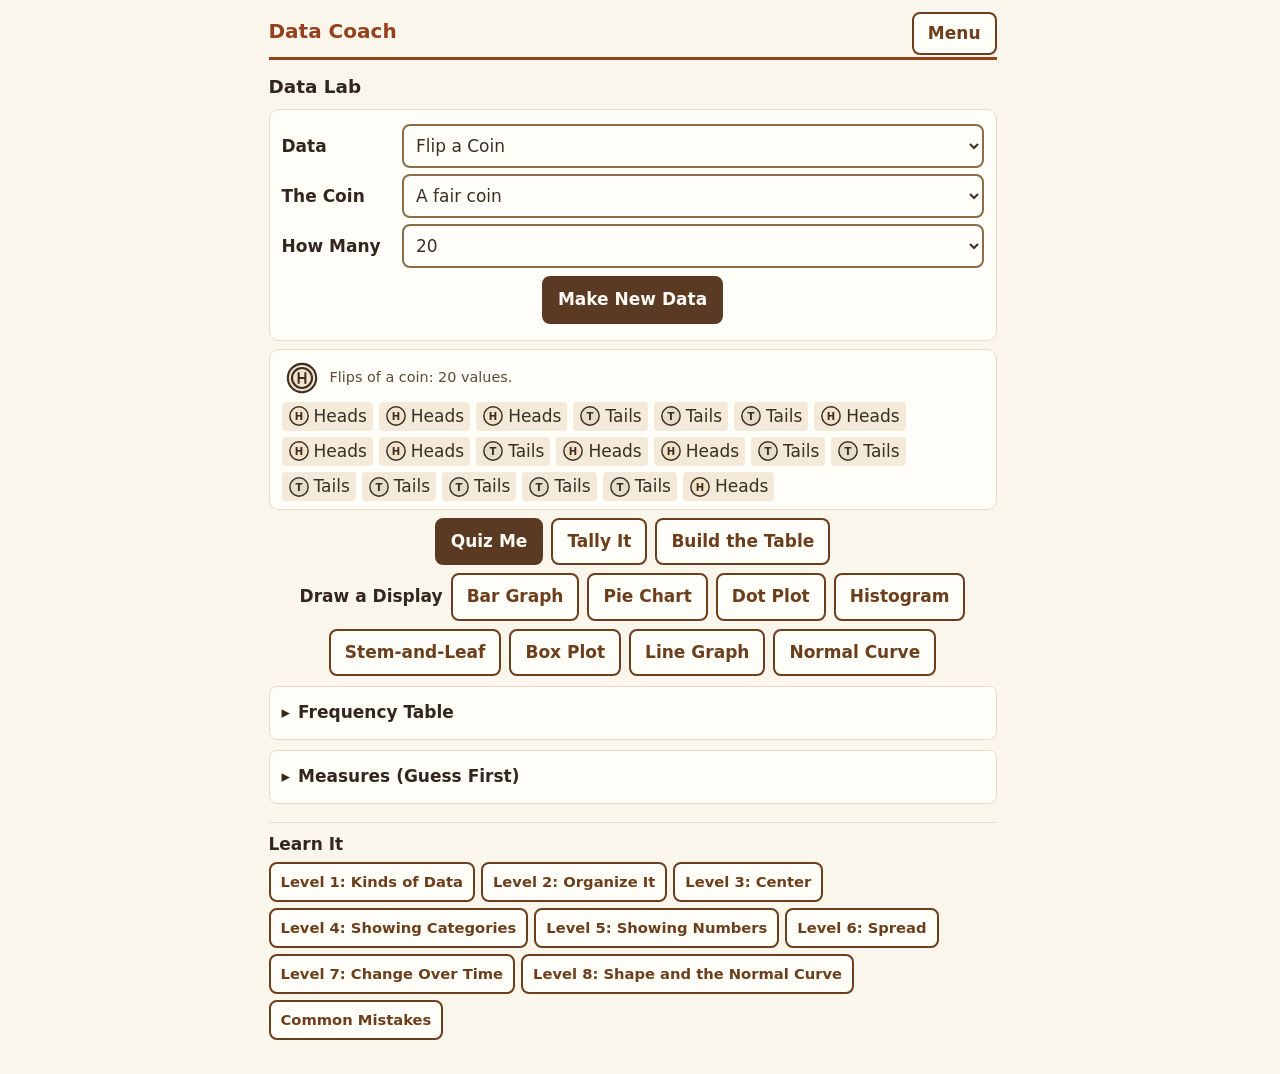
==== commit e5fe6805: "Add Level 8, Common Mistakes, review fixes and a syntax check - Level 8, Shape and the Normal Curve:" ====
--- a/index.html
+++ b/index.html
@@ -75,6 +75,8 @@
 .choice.right::after { content: "  \2713  Right"; font-weight: 700; font-size: 0.9rem; }
 .choice.wrong { background: var(--bad-bg); border-color: var(--bad-b); color: var(--bad); }
 .choice.wrong::after { content: "  \2717  Not this one"; font-weight: 700; font-size: 0.9rem; }
+.choice.almost { background: var(--warn-bg); border-color: var(--warn-b); color: var(--warn); }
+.choice.almost::after { content: "  Almost"; font-weight: 700; font-size: 0.9rem; }
 .choice.shown { background: var(--warn-bg); border-color: var(--warn-b); color: var(--warn); }
 .choice.shown::after { content: "  The answer"; font-weight: 700; font-size: 0.9rem; }
 .choice[aria-disabled="true"] { cursor: default; }
@@ -186,6 +188,9 @@
 .c-edit:focus { outline: none; }
 .c-edit:focus-visible .c-handle, .c-edge:focus-visible .c-knob { stroke: var(--title); stroke-width: 3px; }
 .c-edit:focus-visible .c-bar { stroke: var(--title); stroke-width: 3px; }
+/* A line graph's column: its whole column is outlined, so focus shows even before its point is placed. */
+.c-edit:focus-visible .c-lhit { stroke: var(--title); stroke-width: 2px; }
+.c-edit:focus-visible .c-lpt { stroke: var(--title); stroke-width: 3px; }
 .c-rim { fill: var(--card); stroke: var(--border); stroke-width: 1.5; }
 .c-slice { stroke: var(--border); stroke-width: 1.5; }
 /* A slice in a real color (red, blue...) is set off by a cream edge, which shows on mid-tones; pale slices keep the dark edge. */
@@ -235,6 +240,7 @@
 .c-knobg { cursor: ew-resize; }
 .c-knobg:focus { outline: none; }
 .c-knobg:focus-visible .c-knob { stroke: var(--title); stroke-width: 3px; }
+.c-curve { fill: none; stroke: var(--title); stroke-width: 2.5; stroke-linejoin: round; }
 .c-lline { fill: none; stroke: var(--accent); stroke-width: 2.5; stroke-linejoin: round; }
 .c-lpt { fill: var(--primary); stroke: var(--card); stroke-width: 1.5; }
 .c-break { fill: var(--card); stroke: var(--border); stroke-width: 1.5; }
@@ -258,7 +264,7 @@
     <div id="lab-show" hidden>
       <div id="lab-data"></div>
       <p class="row center" role="group" aria-label="Work with this data"><button id="lab-quiz" class="primary">Quiz Me</button> <button id="lab-tally">Tally It</button> <button id="lab-build">Build the Table</button></p>
-      <p class="row center" role="group" aria-labelledby="draw-name"><span class="field-name" id="draw-name">Draw a Display</span><button id="lab-bar">Bar Graph</button> <button id="lab-pie">Pie Chart</button> <button id="lab-dot">Dot Plot</button> <button id="lab-hist">Histogram</button> <button id="lab-stem">Stem-and-Leaf</button> <button id="lab-box">Box Plot</button> <button id="lab-line">Line Graph</button></p>
+      <p class="row center" role="group" aria-labelledby="draw-name"><span class="field-name" id="draw-name">Draw a Display</span><button id="lab-bar">Bar Graph</button> <button id="lab-pie">Pie Chart</button> <button id="lab-dot">Dot Plot</button> <button id="lab-hist">Histogram</button> <button id="lab-stem">Stem-and-Leaf</button> <button id="lab-box">Box Plot</button> <button id="lab-line">Line Graph</button> <button id="lab-curve">Normal Curve</button></p>
       <p id="lab-note" class="note" role="status" aria-live="polite"></p>
       <details id="lab-table-box"><summary>Frequency Table</summary><div id="lab-table"></div></details>
       <details id="lab-measures-box"><summary>Measures (Guess First)</summary><div id="lab-measures"></div></details>
@@ -272,6 +278,7 @@
   <section id="home" hidden aria-labelledby="home-q">
     <h2 id="home-q" class="lead" tabindex="-1">What Do You Want to Do?</h2>
     <button class="big" id="go-lab">Data Lab<small>Make your own data, again and again, and explore it</small></button>
+    <button class="big" id="go-mist">Common Mistakes<small>Find the right answer among the mistakes students make most, level by level</small></button>
     <div id="home-levels"></div>
   </section>
 
@@ -602,6 +609,11 @@
   const iqr = v => { const q = quartiles(v); return q.q3 - q.q1; };
   // Mean absolute deviation: the mean of each value's distance from the mean.
   const mad = v => { const m = mean(v); return mean(v.map(x => Math.abs(x - m))); };
+  // Standard deviation: the population's σ divides by n; a sample's s divides by n − 1 (Level 8 names which).
+  const variance = (v, sample) => { const m = mean(v); return sum(v.map(x => (x - m) ** 2)) / (v.length - (sample ? 1 : 0)); };
+  const sd = (v, sample) => Math.sqrt(variance(v, sample));
+  // Skewness (the mean cubed distance in σs): near 0 when symmetric, positive with a long tail to the right.
+  const skewness = v => { const m = mean(v), s = sd(v); return s ? mean(v.map(x => ((x - m) / s) ** 3)) : 0; };
   // Outliers by the 1.5 × IQR rule: below Q1 − 1.5 × IQR or above Q3 + 1.5 × IQR.
   function fences(v) { const q = quartiles(v), d = 1.5 * (q.q3 - q.q1); return { lo: q.q1 - d, hi: q.q3 + d }; }
   const outliers = v => { const f = fences(v); return sorted(v).filter(x => x < f.lo - EPS || x > f.hi + EPS); };
@@ -765,7 +777,7 @@
     return R('wrong', `Not quite. Count each ${cat} once (a tally or the table helps).`);
   }
 
-  return { sum, mean, median, counts, modes, range, quartiles, quartilesWith, iqr, mad, fences, outliers, fiveNumber, freq, expand, sorted, fmt, round, terminates, ends, exact, cut, meanText, read, checkMean, checkMedian, checkMode, checkCount, checkFraction };
+  return { sum, mean, median, counts, modes, range, quartiles, quartilesWith, iqr, mad, variance, sd, skewness, fences, outliers, fiveNumber, freq, expand, sorted, fmt, round, terminates, ends, exact, cut, meanText, read, checkMean, checkMedian, checkMode, checkCount, checkFraction };
 })();
 
 /* Data Coach: questions and levels. Every question is built from a data set, so the same kinds of
@@ -1099,7 +1111,9 @@
     const pool = k === 'cat' ? (big ? [() => modeTask(set, true), () => kindTask(set)] : [() => modeTask(set), () => countTask(set, r.pick(cats)), () => kindTask(set)])
       : [() => (big ? fromTableTask(set, 'median') : medianTask(set)), () => (big ? fromTableTask(set, 'mode') : modeTask(set)), () => kindTask(set),
         // A mean by hand: from the list up to 30 values, from the table up to 100 (past that it is calculator work).
-        ...(set.values.length <= 100 ? [() => (big ? fromTableTask(set, 'mean') : meanTask(set))] : [])];
+        ...(set.values.length <= 100 ? [() => (big ? fromTableTask(set, 'mean') : meanTask(set))] : []),
+        // A big set with a clear shape: its histogram's shape (Level 8).
+        ...(typeof Shape !== 'undefined' && set.values.length >= 100 && Shape.shapeOf(set.values) && Displays.fitOf(set, 'hist').fit ? [() => Shape.shapeTask(set)] : [])];
     return r.pick(pool)();
   }
 
@@ -1469,14 +1483,17 @@
   const near = (x, y, snap) => Math.abs(x - y) <= snap / 2 + 1e-9;
   // A value read off a graph. A mark between the scale's lines (k > 0) is right within k thirds of a step (k = 2 for a
   // difference of two readings); a mark on a line (k = 0) must be read exactly. Near misses are Close.
-  function readCheck(t, want, step, k = 1, slips = []) {
+  // A difference (a change, an IQR: diff) is never right at 0 or with the wrong sign, and its allowance is at most half of it,
+  // so a small change of 2.2 on a scale of 5s can't be answered 0.
+  function readCheck(t, want, step, k = 1, slips = [], diff = false) {
     const s = checkOne(t, want);
     if (s) return s;
-    const x = Stats.read(t).nums[0];
+    const x = Stats.read(t).nums[0], cap = tol => (diff ? Math.min(tol, Math.abs(want) / 2) : tol);
+    const sideOk = !diff || (x > 0) === (want > 0);
     // A close reading is right before any slip is named: on a graph, a value near the answer can't be told apart from it.
-    if (Math.abs(x - want) <= (k * step) / 3 + 1e-9) return R('right', `Right! It is exactly ${fmt(want)}; a careful reading between the lines is close enough.`);
+    if (sideOk && Math.abs(x - want) <= cap((k * step) / 3) + 1e-9) return R('right', `Right! It is exactly ${fmt(want)}; a careful reading between the lines is close enough.`);
     for (const [y, msg] of slips) if (same(x, y)) return R('wrong', msg);
-    if (Math.abs(x - want) <= (Math.max(1, k) * step) / 2 + 1e-9) return R('almost', `Close: read against the scale more carefully. It is ${fmt(want)}.`);
+    if (sideOk && Math.abs(x - want) <= cap((Math.max(1, k) * step) / 2) + 1e-9) return R('almost', `Close: read against the scale more carefully. It is ${fmt(want)}.`);
     return null;
   }
   const onGrid = (x, lo, step) => Math.abs((x - lo) / step - Math.round((x - lo) / step)) < 1e-9;
@@ -1523,7 +1540,7 @@
 
   // ---------- Outliers ----------
   function outlierTask(set) {
-    const v = set.values, q = Stats.quartiles(v), f = Stats.fences(v), out = Stats.outliers(v), iq = q.q3 - q.q1;
+    const v = set.values, q = Stats.quartiles(v), f = Stats.fences(v), out = [...new Set(Stats.outliers(v))], iq = q.q3 - q.q1;   // each outlier value once (two 3s are one answer, 3)
     const ans = out.length ? `${T.andList(out.map(fmt))} ${out.length === 1 ? 'is an outlier' : 'are outliers'}.` : 'There are no outliers.';
     return { prompt: 'Which values are outliers by the 1.5 × IQR rule? Type them (like 3 and 95), or type <strong>none</strong>.', ask: 'answer', data: T.dataOf(set), set, want: out.length ? out.join(' and ') : 'none',
       check: t => {
@@ -1563,7 +1580,10 @@
       check: cur => {
         const off = want.map((x, i) => i).filter(i => !at(cur[i], want[i]));
         if (!off.length) return R('right', `Right! ${fmt(five.lo)}, ${fmt(five.q1)}, ${fmt(five.med)}, ${fmt(five.q3)}, ${fmt(five.hi)}.${want.some(x => !onGrid(x, 0, snap)) ? ` (Each handle is as close as it can go.)` : ''}`);
-        if (five.out.length && (off.includes(0) || off.includes(4)) && (at(cur[0], Math.min(...v)) || at(cur[4], Math.max(...v)))) return R('wrong', 'A whisker reaches an outlier. Each whisker stops at the last value that isn’t an outlier.');
+        // Each side on its own: a whisker reaches an outlier only if that side has one and the whisker is out at it.
+        const lowOut = five.out.some(x => x < five.q1), highOut = five.out.some(x => x > five.q3);
+        const reach = (off.includes(0) && lowOut && at(cur[0], Math.min(...v))) || (off.includes(4) && highOut && at(cur[4], Math.max(...v)));
+        if (reach) return R('wrong', 'A whisker reaches an outlier. Each whisker stops at the last value that isn’t an outlier.');
         if (off.every(i => i === 1 || i === 3) && at(cur[1], w.q1) && at(cur[3], w.q3)) return R('almost', 'Almost: here, when the count is odd, the median is left out of both halves before finding Q1 and Q3.');
         return R('wrong', `Check the ${T.andList(off.map(i => PART[i]))}.`);
       },
@@ -1579,7 +1599,7 @@
     // "About" when a mark sits between the scale's lines; a reading of a difference may be off by two readings' worth.
     const about = k === 'median' ? !onGrid(five.med, ax.lo, ax.step) : !onGrid(five.q1, ax.lo, ax.step) || !onGrid(five.q3, ax.lo, ax.step);
     return { prompt: `${about ? 'About what' : 'What'} is the ${k === 'median' ? 'median' : 'IQR'}, read from the box plot?`, ask: 'answer', data, set, want: String(want),
-      check: t => readCheck(t, want, ax.step, !about ? 0 : k === 'median' ? 1 : 2, k === 'median' ? [[five.q1, 'That is Q1, the box’s left edge. The median is the line inside the box.'], [five.q3, 'That is Q3, the box’s right edge. The median is the line inside the box.']] : [[five.hi - five.lo, 'That is the length from whisker to whisker. The IQR is just the box: Q3 − Q1.'], [five.q3, 'That is Q3. The IQR is Q3 − Q1: the length of the box.']]) || R('wrong', 'Not quite. Read the box plot’s marks against the number line.'),
+      check: t => readCheck(t, want, ax.step, !about ? 0 : k === 'median' ? 1 : 2, k === 'median' ? [[five.q1, 'That is Q1, the box’s left edge. The median is the line inside the box.'], [five.q3, 'That is Q3, the box’s right edge. The median is the line inside the box.']] : [[five.hi - five.lo, 'That is the length from whisker to whisker. The IQR is just the box: Q3 − Q1.'], [five.q3, 'That is Q3. The IQR is Q3 − Q1: the length of the box.']], k !== 'median') || R('wrong', 'Not quite. Read the box plot’s marks against the number line.'),
       hints: [k === 'median' ? 'The median is the line inside the box.' : 'The IQR is the length of the box: Q3 (its right edge) minus Q1 (its left edge).'], answer: k === 'median' ? `The median is ${fmt(want)}.` : `${fmt(five.q3)} − ${fmt(five.q1)} = ${fmt(want)}.`,
       steps: k === 'median' ? [{ html: `median = ${fmt(want)}`, why: 'Read the line inside the box.' }] : [{ html: `Q1 = ${fmt(five.q1)}, Q3 = ${fmt(five.q3)}`, why: 'Read the box’s two edges.' }, { html: `${fmt(five.q3)} − ${fmt(five.q1)} = ${fmt(want)}`, why: 'The IQR is the box’s length.' }] };
   }
@@ -1588,7 +1608,8 @@
   const pickSet = (keys, nLo, nHi, ok = () => true) => seed => { const r = rng(seed), key = r.pick(keys); return T.makeWhere(key, r, r.int(nLo, nHi), ok); };
   // A whole-number mean keeps the distances easy; the MAD itself may be rounded to the nearest tenth.
   const madOk = v => Number.isInteger(Stats.mean(v)) && new Set(v).size > 2;
-  const outOk = r => v => (r() < 0.5) === (Stats.outliers(v).length > 0);
+  // Half the outlier questions have outliers and half have none: the coin is flipped once per question, not per candidate set.
+  const outOk = r => { const want = r() < 0.5; return v => want === (Stats.outliers(v).length > 0); };
   const L6 = { n: 6, title: 'Spread', themes: [
     { key: 'range', title: 'Range', make: (seed, ex) => rangeTask(ex ? make('height', 3, 9) : pickSet(NUM6, 6, 12)(seed)),
       intro: 'The range is the greatest value minus the least: how far the values spread.' },
@@ -1596,7 +1617,8 @@
       intro: 'Q1 and Q3 are the middles of the lower and upper halves. The IQR, Q3 − Q1, is the spread of the middle half.' },
     { key: 'mad', title: 'Mean Absolute Deviation', make: (seed, ex) => madTask(ex ? { key: 'siblings', seed: 0, o: {}, values: [2, 4, 1, 5, 3] } : pickSet(['shoes', 'siblings', 'pets', 'dice', 'points'], 4, 6, madOk)(seed)),
       intro: 'The MAD is the average distance of the values from the mean: a small MAD means the values sit close to the mean.' },
-    { key: 'outliers', title: 'Outliers', make: (seed, ex) => outlierTask(ex ? { key: 'travel', seed: 0, o: {}, values: [12, 15, 9, 14, 48, 11, 16, 13, 10] } : (() => { const r = rng(seed); return pickSet(['travel', 'reunion', 'screen', 'points', 'scores'], 9, 14, outOk(r))(seed); })()),
+    // Outliers: the coin (with or without) and the scenario are separate draws, so a scenario's name never gives the answer away.
+    { key: 'outliers', title: 'Outliers', make: (seed, ex) => outlierTask(ex ? { key: 'travel', seed: 0, o: {}, values: [12, 15, 9, 14, 48, 11, 16, 13, 10] } : (() => { const r = rng(seed), ok = outOk(r); return pickSet(['travel', 'reunion', 'screen', 'points', 'scores'], 9, 14, ok)(T.seedOf(r)); })()),
       intro: 'An outlier is far from the rest: below Q1 − 1.5 × IQR or above Q3 + 1.5 × IQR (the fences).' },
     { key: 'box', title: 'Box Plot', make: (seed, ex) => boxTask(ex ? make('scores', 1, 11, { test: 'hard' }) : pickSet(['height', 'points', 'scores', 'travel', 'reunion'], 9, 15)(seed)),
       intro: 'A box plot shows five numbers: the least, Q1, the median, Q3 and the greatest (outliers as dots). The box is the middle half.' },
@@ -1622,20 +1644,29 @@
   const labeled = (n, i) => n <= 20 || i % Math.ceil(n / 12) === 0;
   function lineTask(set) {
     const v = set.values, axis = lineAxis(v), snap = snapOf(v, axis), labels = labelsOf(set);
-    return { prompt: `Draw a line graph: drag each ${unitWord(set)}’s point (or use the arrow keys) to its value. The points join into a line.`, ask: 'line', data: T.dataOf(set), set, labels, axis, snap,
+    return { prompt: `Draw a line graph: tap or click above each ${unitWord(set)} at its value to place its point, then drag it or use the arrow keys to adjust. The points join into a line.`, ask: 'line', data: T.dataOf(set), set, labels, axis, snap,
       check: cur => {
         if (cur.some(x => x === null)) return R('info', `Place a point for every ${unitWord(set)}.`);
         const off = v.map((x, i) => i).filter(i => !near(cur[i], v[i], snap));
         return off.length ? R('wrong', `Check the ${off.length === 1 ? 'point' : 'points'} for ${T.andList(off.map(i => labels[i]))}.`) : R('right', `Right! Every point is at its value, joined in order.${v.some(x => !onGrid(x, 0, snap)) ? ` (Each point is as close as it can go: to the nearest ${fmt(snap)}.)` : ''}`);
       },
-      hints: [`Go in order: ${labels[0]} first. Find its value in the list, then drag its point to that height on the scale.`] };
-  }
-  // The overall direction: the slope of the best-fit line, over the whole stretch.
+      hints: [`Go in order: ${labels[0]} first. Find its value in the list, then tap or click above ${labels[0]} at that height on the scale.`] };
+  }
+  /* The overall direction, called only when it is clear, so a fair reading of the line is never marked wrong.
+     Up or down: the best-fit line climbs (or falls) by more than a third of the range, it fits well (R² of 0.5 or more,
+     so an arch or a zigzag doesn't count), and the last third of the stretch sits clearly above (or below) the first
+     third, as the pages teach: compare where the line starts with where it ends up. About the same: both the
+     best-fit change and the change from the first third to the last are small. Anything else is not asked about. */
   function trendOf(v) {
     const n = v.length, xm = (n - 1) / 2, ym = Stats.mean(v);
     const b = v.reduce((s, y, i) => s + (i - xm) * (y - ym), 0) / v.reduce((s, y, i) => s + (i - xm) ** 2, 0);
     const change = b * (n - 1), spread = Math.max(1, Stats.range(v));
-    return { change, kind: change > 0.35 * spread ? 'up' : change < -0.35 * spread ? 'down' : Math.abs(change) < 0.12 * spread ? 'flat' : null };
+    const ssTot = v.reduce((s, y) => s + (y - ym) ** 2, 0), ssRes = v.reduce((s, y, i) => s + (y - ym - b * (i - xm)) ** 2, 0), r2 = ssTot ? 1 - ssRes / ssTot : 0;
+    const third = Math.max(1, Math.floor(n / 3)), ends = Stats.mean(v.slice(n - third)) - Stats.mean(v.slice(0, third));
+    const kind = change > 0.35 * spread && r2 >= 0.5 && ends > 0.35 * spread ? 'up'
+      : change < -0.35 * spread && r2 >= 0.5 && ends < -0.35 * spread ? 'down'
+      : Math.abs(change) < 0.12 * spread && Math.abs(ends) < 0.25 * spread ? 'flat' : null;
+    return { change, r2, ends, kind };
   }
   const TREND = { up: 'Mostly went up', down: 'Mostly went down', flat: 'Stayed about the same' };
   const timeData = set => ({ chart: { type: 'line', labels: labelsOf(set), values: set.values, axis: lineAxis(set.values) }, what: whatOf(set), key: set.key, o: set.o });
@@ -1660,7 +1691,7 @@
       const [a, b] = r.pick(pairs);
       const d = Math.abs(v[b] - v[a]), up = v[b] > v[a], about = !onGrid(v[a], ax.lo, ax.step) || !onGrid(v[b], ax.lo, ax.step);
       return { prompt: `From ${L[a]} to ${L[b]}, ${about ? 'about ' : ''}how much did the value ${up ? 'go up' : 'go down'}?`, ask: 'answer', data, set, want: String(d),
-        check: t => readCheck(t, d, ax.step, about ? 2 : 0, [[v[b], `That is the value ${on} ${L[b]}. Subtract the two values.`], [v[a], `That is the value ${on} ${L[a]}. Subtract the two values.`], [v[a] + v[b], 'Subtract, don’t add: the change is the difference.']]) || R('wrong', `Not quite. Read both points, then subtract.`),
+        check: t => readCheck(t, d, ax.step, about ? 2 : 0, [[v[b], `That is the value ${on} ${L[b]}. Subtract the two values.`], [v[a], `That is the value ${on} ${L[a]}. Subtract the two values.`], [v[a] + v[b], 'Subtract, don’t add: the change is the difference.']], true) || R('wrong', `Not quite. Read both points, then subtract.`),
         hints: [`Read the points for ${L[a]} and ${L[b]}, then find the difference.`], answer: `${fmt(Math.max(v[a], v[b]))} − ${fmt(Math.min(v[a], v[b]))} = ${fmt(d)}.`,
         steps: [{ html: `${L[a]}: ${fmt(v[a])}`, why: 'Read the first point.' }, { html: `${L[b]}: ${fmt(v[b])}`, why: 'Read the second point.' }, { html: `${fmt(Math.max(v[a], v[b]))} − ${fmt(Math.min(v[a], v[b]))} = ${fmt(d)}`, why: 'The change is the difference.' }] };
     }
@@ -1694,7 +1725,7 @@
       intro: 'Read a point by going up from its day to the line, then across to the scale. A change is the difference between two points.' },
     { key: 'which', title: 'Which Display?', make: (seed, ex) => whichTimeQ(ex ? WHICH_TIME[0] : rng(seed).pick(WHICH_TIME)),
       intro: 'Change over time: a line graph keeps the order. Counts of categories: a bar graph.' },
-  ], check: seed => { const r = rng(seed), s = () => T.seedOf(r); return [trendTask(trendSet(s())), readLineTask(readSet(s()), s()), readLineTask(readSet(s()), s()), whichTimeQ(r.pick(WHICH_TIME))]; } };
+  ], check: seed => { const r = rng(seed), s = () => T.seedOf(r); return [trendTask(trendSet(s())), readLineTask(readSet(s()), s(), 'value'), readLineTask(readSet(s()), s(), 'change'), whichTimeQ(r.pick(WHICH_TIME))]; } };   // 7.3: one value read, one change
   T.LEVELS.push(L7);
 
   // ---------- The Lab: box plots and line graphs of the student's own data ----------
@@ -1722,10 +1753,397 @@
     if (type === 'box') return boxTask(set);
     if (set.values.length <= HAND) return lineTask(set);
     const q = trendOf(set.values).kind ? trendTask(set) : readLineTask(set, seed, rng(seed)() < 0.5 ? 'value' : 'change');
-    return { ...q, prompt: `${set.values.length} ${unitWord(set)}s are too many points to drag, so here is the line graph. ${q.prompt}` };
+    return Object.assign({}, q, { prompt: `${set.values.length} ${unitWord(set)}s are too many points to drag, so here is the line graph. ${q.prompt}` });
   }
 
   return { HAND, rangeTask, iqrTask, madTask, outlierTask, boxTask, readBoxTask, axisOf, lineTask, trendTask, readLineTask, trendOf, lineAxis, labelsOf, whichTimeQ, WHICH_TIME, fitOf, misfitTask, labTask, checkOne };
+})();
+
+/* Data Coach: Level 8, Shape and the Normal Curve. The shape of a big data set (symmetric, skewed right or
+   skewed left) and where the mean and median sit; the standard deviation, both kinds, with each question naming
+   which (the population's σ divides by n, a sample's s by n − 1); a histogram of 200 values drawn from a
+   frequency table; a normal curve fitted over a histogram by dragging its center and spread; and the
+   68–95–99.7 rule. */
+const Shape = (() => {
+  'use strict';
+  const { rng, whatOf, kindOf } = Data;
+  const { fmt, mean, median, sd } = Stats;
+  const T = Tasks, D = Displays;
+  const R = (status, msg) => ({ status, msg });
+  const same = (a, b) => Math.abs(a - b) < 1e-9;
+  const r1 = x => Stats.round(x, 1);
+  // One typed number, or null.
+  const one = a => (!a.error && a.nums && a.nums.length === 1 && typeof a.nums[0] === 'number' ? a.nums[0] : null);
+  // A typed number matches y exactly, or y rounded to the places typed (2.4 or 2.45 for 2.449…).
+  const matches = (a, x, y) => same(x, y) || (a.places >= 1 && same(x, Stats.round(y, a.places)));
+
+  // ---------- Shape ----------
+  // The shape, from the skewness: a clear tail one way, clearly none, or (null) not clear enough to ask about.
+  const shapeOf = v => { const g = Stats.skewness(v); return g > 0.6 ? 'right' : g < -0.6 ? 'left' : Math.abs(g) < 0.2 ? 'sym' : null; };
+  const SHAPE = { sym: 'Symmetric', right: 'Skewed right', left: 'Skewed left' };
+  const POOL = {
+    sym: [['height', { grade: '9' }], ['height', { grade: '12' }], ['points', {}], ['run', {}], ['scores', { test: 'hard' }]],
+    right: [['screen', {}], ['travel', {}], ['reaction', {}]],
+    left: [['scores', { test: 'easy' }]],
+  };
+  // 200 values of a given shape. For questions about the mean and median (strict), they are also clearly apart
+  // (skewed) or clearly together (symmetric). Counts of free throws are left out: their few bins look lopsided.
+  function shapeSet(seed, want, strict) {
+    const r = rng(seed), k = want || r.pick(['sym', 'right', 'left']), [key, o] = r.pick(POOL[k]);
+    return T.makeWhere(key, r, 200, v => { const g = (mean(v) - median(v)) / sd(v); return shapeOf(v) === k && (!strict || (k === 'sym' ? Math.abs(g) < 0.05 : k === 'right' ? g > 0.1 : g < -0.1)); }, o);
+  }
+  const histData = set => ({ chart: D.chartFor(set, 'hist'), what: `${whatOf(set)} (${set.values.length} values)`, key: set.key, o: set.o });
+  const WHY = {
+    sym: 'The two sides are about mirror images, with the peak in the middle and no long tail.',
+    right: 'Most values bunch up at the low end, and a long tail stretches out to the right. The tail names the skew.',
+    left: 'Most values bunch up at the high end, and a long tail stretches out to the left. The tail names the skew.',
+  };
+  function shapeTask(set) {
+    const k = shapeOf(set.values);
+    return { prompt: 'What is the shape of this histogram?', ask: 'choice', data: histData(set), set,
+      choices: ['sym', 'right', 'left'].map(j => ({ html: SHAPE[j], right: j === k, msg: j === k ? `Right! ${WHY[k]}` : 'Not this one. Find the peak, then look for a long, thin tail of bars. The side the tail stretches toward names the skew; no tail on either side is symmetric.' })),
+      hints: ['Where is the peak? Is there a long, thin tail of short bars on one side?'], answer: `${SHAPE[k]}. ${WHY[k]}` };
+  }
+  // The mean is pulled toward the tail; the median (the middle value) hardly moves.
+  const PULL = {
+    sym: 'With no tail, the balance point and the middle value are in about the same place.',
+    right: 'The few large values in the long tail pull the mean up toward them. The median is just the middle value, so it hardly moves: the mean is greater.',
+    left: 'The few small values in the long tail pull the mean down toward them. The median is just the middle value, so it hardly moves: the median is greater.',
+  };
+  function centerTask(set, seed) {
+    const k = shapeOf(set.values), v = set.values;
+    if (rng(seed)() < 0.5) {
+      const right = { sym: 'They are about the same', right: 'The mean', left: 'The median' }[k];
+      return { prompt: 'For this data, which is greater: the mean or the median?', ask: 'choice', data: histData(set), set,
+        choices: ['The mean', 'The median', 'They are about the same'].map(h => ({ html: h, right: h === right, msg: h === right ? `Right! ${PULL[k]}` : 'Not this one. Look at the shape first. A long tail pulls the mean toward it; the median is just the middle value.' })),
+        hints: ['What is the shape? Which way would a long tail pull the mean?'], answer: PULL[k] };
+    }
+    const m = r1(mean(v)), md = r1(median(v));
+    return { prompt: `For the ${whatOf(set)} (${v.length} values), the mean is ${fmt(m)} and the median is ${fmt(md)}. What shape is the histogram most likely to have?`, ask: 'choice', set,
+      choices: ['sym', 'right', 'left'].map(j => ({ html: SHAPE[j], right: j === k, msg: j === k ? `Right! ${k === 'sym' ? 'The mean and the median are about the same, so nothing pulls the mean away: about symmetric.' : `The mean is ${k === 'right' ? 'greater' : 'less'} than the median, so a long tail of ${k === 'right' ? 'large' : 'small'} values is pulling it ${k === 'right' ? 'up' : 'down'}: skewed ${k}.`}` : 'Not this one. A long tail pulls the mean toward it, away from the median. Which way has the mean moved?' })),
+      hints: ['Is the mean bigger than the median, smaller, or about the same? A tail pulls the mean toward it.'], answer: `${SHAPE[k]}. ${PULL[k]}` };
+  }
+
+  // ---------- Standard deviation ----------
+  function sdTask(set, sample) {
+    const v = set.values, n = v.length, m = mean(v), d = v.map(x => x - m), sq = d.map(x => x * x), ss = Stats.sum(sq);
+    const div = sample ? n - 1 : n, want = Math.sqrt(ss / div), other = Math.sqrt(ss / (sample ? n : n - 1)), name = sample ? 's' : 'σ';
+    const eq = same(want, r1(want)) ? '=' : '≈';   // σ = 2 when the root comes out even
+    const slips = [
+      [ss / div, `That is the variance, ${fmt(ss)} ÷ ${div}. The standard deviation is its square root.`],
+      [other, sample ? `That divides by n = ${n}: that is σ, for a whole population. These values are a sample, so divide by n − 1 = ${n - 1}.` : `That divides by n − 1 = ${n - 1}: that is s, for a sample. These are all the values, so divide by n = ${n}.`],
+      [ss / (sample ? n : n - 1), `That is a variance, and it divides by ${sample ? 'n' : 'n − 1'}. Divide by ${div}, then take the square root.`],
+      [Stats.mad(v), 'That is the MAD (the mean of the plain distances). The standard deviation squares each distance first, then takes a square root at the end.'],
+      [ss, `That is the total of the squared distances. Divide it by ${div}, then take the square root.`],
+      [Math.sqrt(ss), `Divide by ${div} before taking the square root.`],
+      [m, 'That is the mean. The standard deviation measures how far the values spread from it.'],
+    ];
+    return { prompt: `${sample ? 'These values are a <strong>sample</strong> from a bigger group. Find the sample standard deviation, <em>s</em> (divide by n − 1).' : 'These are <strong>all</strong> the values (the whole population). Find the population standard deviation, σ (divide by n).'} Round to the nearest tenth.`,
+      ask: 'answer', data: T.dataOf(set), set, want: same(want, r1(want)) ? fmt(want) : r1(want).toFixed(1),
+      check: t => {
+        const a = Stats.read(t), x = one(a);
+        if (x === null) return a.empty ? R('info', 'Type an answer first.') : R('info', 'Type one number.');
+        if (matches(a, x, want)) return R('right', `Right! ${name} = √(${fmt(ss)} ÷ ${div}) ${eq} ${fmt(r1(want))}.`);
+        for (const [y, msg] of slips) if (matches(a, x, y)) return R('wrong', msg);
+        return R('wrong', 'Not quite. Find the mean, each value’s distance from it, square each distance, add the squares, divide, then take the square root.');
+      },
+      hints: [`First find the mean: ${fmt(Stats.sum(v))} ÷ ${n}.`, `Square each value’s distance from the mean, add the squares, divide by ${div}${sample ? ' (n − 1)' : ' (n)'}, then take the square root.`],
+      answer: `${name} = √(${fmt(ss)} ÷ ${div}) ${eq} ${fmt(r1(want))}.`,
+      steps: [{ html: `mean = ${fmt(Stats.sum(v))} ÷ ${n} = ${fmt(m)}`, why: 'Find the mean.' }, { html: `distances: ${d.map(fmt).join(', ')}`, why: 'Each value minus the mean (some are negative).' },
+        { html: `squared: ${sq.map(fmt).join(', ')}`, why: 'Square each distance, so every one is positive.' }, { html: `${sq.map(fmt).join(' + ')} = ${fmt(ss)}`, why: 'Add the squares.' },
+        { html: `${fmt(ss)} ÷ ${div} = ${Stats.meanText(ss / div)}`, why: sample ? `Divide by n − 1 = ${div}, for a sample (the variance).` : `Divide by n = ${div}, for a population (the variance).` },
+        { html: `${name} = √${Stats.meanText(ss / div).replace('about ', '')} ${eq} ${fmt(r1(want))}`, why: 'Take the square root: back to the data’s own units.' }] };
+  }
+  // Whole-number means keep the distances easy.
+  const sdOk = v => Number.isInteger(mean(v)) && new Set(v).size > 2;
+  const sdSet = seed => { const r = rng(seed); return T.makeWhere(r.pick(['shoes', 'siblings', 'pets', 'dice', 'freethrows']), r, r.int(4, 6), sdOk); };
+
+  // ---------- A histogram of 200 values, from its frequency table ----------
+  function tableHistTask(set) {
+    const v = set.values, w = D.goodWidth(v), { bins, counts } = D.binsOf(v, w), cats = bins.map(b => b.label), max = Math.max(...counts);
+    return { prompt: `The ${v.length} values are grouped into bins ${fmt(w)} wide. Draw the histogram: choose the scale, then drag each bar (or use the arrow keys) up to its count.`,
+      ask: 'bar', hist: true, data: { table: { cats, cnts: counts, head: 'Range' }, what: `${whatOf(set)} (${v.length} values)`, key: set.key, o: set.o }, set, cats, counts, max,
+      steps: D.stepsFor(max), good: D.goodStep(max), scale: s => D.scaleVerdict(s, max), top: s => D.topFor(s, max), check: (h, s) => D.checkBar(h, s, cats, counts),
+      hints: ['Choose a step that makes about 4 to 10 lines up to the biggest count.', 'The bars touch: each one is a range of numbers. Read each count from the table.'] };
+  }
+
+  // ---------- Fit a normal curve ----------
+  // The curve's handles move in small, tidy steps: about 1/60 of the axis, never finer than the data's own step.
+  const NICE = [0.05, 0.1, 0.2, 0.25, 0.5, 1, 2, 5, 10, 20];
+  function curveChart(set) {
+    // A width the histogram rule likes; data with too few different values (a misfit) still gets some bins.
+    const v = set.values, w = D.goodWidth(v) || D.widthsFor(v)[0] || Math.max(1, D.grainOf(v)), { bins, counts } = D.binsOf(v, w), lo = bins[0].a, hi = bins[bins.length - 1].a + w;
+    return { type: 'curve', bins: bins.map(b => b.a), labels: bins.map(b => b.label), counts, w, n: v.length, lo, hi };
+  }
+  function curveTask(set) {
+    const v = set.values, ch = curveChart(set), mu = mean(v), sig = sd(v), snap = NICE.find(s => s >= (ch.hi - ch.lo) / 60) || 20;
+    const start = { mu: +(Math.round((ch.lo + (ch.hi - ch.lo) * 0.22) / snap) * snap).toFixed(6), sd: Math.max(snap, +(Math.round(((ch.hi - ch.lo) * 0.28) / snap) * snap).toFixed(6)) };   // off to the left and too wide
+    return { prompt: 'Fit a normal curve to the histogram: drag the <strong>center</strong> handle to where the curve should peak, and the <strong>spread</strong> handle to one standard deviation from the center (or use the arrow keys).',
+      ask: 'curve', data: { what: `${whatOf(set)} (${v.length} values)`, key: set.key, o: set.o }, set, chart: ch, snap, start, mu, sig,
+      check: c => {
+        // By eye: the center within about a third of an SD of the mean, the spread within a quarter of σ.
+        const okC = Math.abs(c.mu - mu) <= 0.35 * sig, okS = Math.abs(c.sd / sig - 1) <= 0.25;
+        if (okC && okS) return R('right', `Right! Your curve is centered at ${fmt(r1(c.mu))} with a spread of ${fmt(r1(c.sd))}. The data’s mean is ${fmt(r1(mu))} and its σ is ${fmt(r1(sig))}: about 68% of the values are within one σ of the mean.`);
+        const say = [];
+        if (!okC) say.push(`Move the center to the ${c.mu < mu ? 'right' : 'left'}: a normal curve peaks at the mean, the histogram’s balance point.`);
+        if (!okS) say.push(`Make the curve ${c.sd < sig ? 'wider' : 'narrower'}: about two thirds of the values (68%) should be within one spread of the center.`);
+        return R(okC || okS ? 'almost' : 'wrong', say.join(' '));
+      },
+      hints: ['The curve is symmetric, so put its center where the histogram balances: the middle of the tallest bars.', 'One standard deviation each side of the center should hold about two thirds of the bars’ area.'] };
+  }
+  const curveSet = seed => shapeSet(seed, 'sym');
+
+  // ---------- The 68–95–99.7 rule ----------
+  const MODELS = [
+    { key: 'height', o: { grade: '9' }, mu: 65, sd: 3, what: 'heights of 200 pretend 9th graders', unit: 'inches', one: 'inch' },
+    { key: 'run', o: {}, mu: 15, sd: 1.5, what: '100 m run times of 200 pretend students', unit: 'seconds', one: 'second' },
+    { key: 'points', o: {}, mu: 62, sd: 8, what: 'points a pretend team scored in 200 games', unit: 'points', one: 'point' },
+    { key: 'scores', o: { test: 'hard' }, mu: 70, sd: 10, what: 'scores of 200 pretend students on a hard test', unit: 'points', one: 'point' },
+    { key: 'sleep', o: { who: 'hs' }, mu: 7, sd: 1, what: 'hours of sleep of 200 pretend high schoolers', unit: 'hours', one: 'hour' },
+  ];
+  // [type, from, to (in SDs from the mean), percent]
+  const RULE = [['between', -1, 1, 68], ['between', -2, 2, 95], ['between', -3, 3, 99.7], ['above', 1, null, 16], ['below', -1, null, 16], ['above', 2, null, 2.5], ['below', -2, null, 2.5],
+    ['between', 0, 1, 34], ['between', -2, 0, 47.5], ['between', -1, 2, 81.5], ['between', 1, 2, 13.5]];
+  const ruleData = m => ({ chart: { type: 'curve', model: true, mu: m.mu, sd: m.sd, lo: m.mu - 4 * m.sd, hi: m.mu + 4 * m.sd }, what: `${m.what}, in ${m.unit}`, key: m.key, o: m.o });
+  function ruleTask(m, item, count) {
+    const [type, a, b, p] = item, at = k => fmt(+(m.mu + k * m.sd).toFixed(6)), N = 200, want = count ? (p * N) / 100 : p;
+    const where = type === 'between' ? `between ${at(a)} and ${at(b)}` : `${type} ${at(a)}`;
+    const prompt = `The ${m.what} follow a normal curve with a mean of ${fmt(m.mu)} ${m.unit} and a standard deviation of ${fmt(m.sd)} ${m.sd === 1 ? m.one : m.unit}. ${count ? `About how many of the ${N}` : 'About what percent of them'} are ${where}?`;
+    const half = type === 'between' ? (a === 0 || b === 0) : true;
+    const slips = [];
+    if (type !== 'between') { const inside = { 1: 68, 2: 95 }[Math.abs(a)]; slips.push([100 - inside, `${fmt(100 - inside)}% is outside on both sides together. ${type === 'above' ? 'Above' : 'Below'} is just one side: half of it.`], [inside, `${inside}% is within ${Math.abs(a)} SD on both sides of the mean. This asks about the part ${type} ${at(a)}.`], [100 - (100 - inside) / 2, `That is the part on the other side. The curve’s tail ${type} ${at(a)} is the small part.`]); }
+    if (half && type === 'between') { const k = Math.abs(a || b), whole = { 1: 68, 2: 95, 3: 99.7 }[k]; slips.push([whole, `${whole}% is within ${k} SD on both sides. From the mean to one side is half of that.`]); }
+    const scaled = count ? slips.map(([y, msg]) => [(y * N) / 100, msg]) : slips;
+    if (count) scaled.push([p, `That is the percent, ${p}%. Find ${p}% of ${N}.`]);
+    const tol = count ? 1 : 0.5;
+    return { prompt, ask: 'answer', data: ruleData(m), want: fmt(want),
+      check: t => {
+        const r = Stats.read(t), x = one(r);
+        if (x === null) return r.empty ? R('info', 'Type an answer first.') : R('info', 'Type one number.');
+        if (Math.abs(x - want) <= tol + 1e-9) return R('right', `Right! ${count ? `${p}% of ${N} is ${fmt(want)}.` : `About ${p}%.`}`);
+        for (const [y, msg] of scaled) if (Math.abs(x - y) <= tol + 1e-9) return R('wrong', msg);
+        return R('wrong', 'Not quite. Mark the mean and 1, 2 and 3 SDs on each side. Within 1 SD is 68%, within 2 is 95%, within 3 is 99.7%, and each side holds half.');
+      },
+      hints: [`Mark the mean, ${fmt(m.mu)}, and count SDs out from it: ${at(-2)}, ${at(-1)}, ${at(1)}, ${at(2)}.`, 'Within 1 SD is 68%, within 2 SDs is 95%, within 3 SDs is 99.7%. The curve is symmetric, so each side of the mean holds half.'],
+      answer: `${count ? `${p}% of ${N} = ${fmt(want)}` : `About ${p}%`}.`,
+      steps: [{ html: `${where}: ${type === 'between' ? `from ${a} to ${b} SDs` : `${type} ${a} SD${Math.abs(a) > 1 ? 's' : ''}`} from the mean`, why: 'Count how many SDs from the mean each number is.' },
+        { html: `${fmt(p)}%`, why: type === 'between' && !half && a === -b ? `Within ${b} SD${b > 1 ? 's' : ''} on both sides: ${p}%.` : type === 'between' && half ? `Half of ${fmt({ 1: 68, 2: 95, 3: 99.7 }[Math.abs(a || b)])}%: one side only.` : type === 'between' ? 'Add the two sides: half of 68% on one side and half of 95% on the other, or the difference of two halves.' : `Outside ${Math.abs(a)} SD${Math.abs(a) > 1 ? 's' : ''} is ${fmt(100 - { 1: 68, 2: 95 }[Math.abs(a)])}%; one tail is half of it.` },
+        ...(count ? [{ html: `${p}% of ${N} = ${fmt(want)}`, why: 'Find that percent of the whole group.' }] : [])] };
+  }
+  const ruleQ = seed => { const r = rng(seed); return ruleTask(r.pick(MODELS), r.pick(RULE), r() < 0.35); };
+
+  // ---------- Level 8 ----------
+  const L8 = { n: 8, title: 'Shape and the Normal Curve', themes: [
+    { key: 'shape', title: 'Shape', make: (seed, ex) => (ex ? shapeTask(shapeSet(3, 'right')) : rng(seed)() < 0.5 ? shapeTask(shapeSet(seed)) : centerTask(shapeSet(seed, null, true), seed)),
+      intro: 'A histogram is symmetric when its sides mirror each other. A long tail on one side makes it skewed toward that side, and the tail pulls the mean toward it.' },
+    { key: 'sd', title: 'Standard Deviation', make: (seed, ex) => (ex ? sdTask({ key: 'freethrows', seed: 0, o: { skill: '50' }, values: [2, 4, 4, 4, 5, 5, 7, 9] }, false) : sdTask(sdSet(seed), rng(seed)() < 0.5)),
+      intro: 'The standard deviation measures how far the values typically are from the mean. Square each distance, find their mean (divide by n, or by n − 1 for a sample), then take the square root.' },
+    { key: 'table', title: 'Histogram From a Table', make: (seed, ex) => tableHistTask(ex ? shapeSet(5, 'sym') : shapeSet(seed)),
+      intro: 'With 200 values, count them into bins first: the frequency table does that. Then each bar shows a bin’s count.' },
+    { key: 'curve', title: 'Fit the Curve', make: (seed, ex) => curveTask(curveSet(ex ? 7 : seed)),
+      intro: 'A normal curve is a smooth, symmetric bell. It peaks at the mean, and one standard deviation on each side holds about 68% of the values.' },
+    { key: 'rule', title: '68–95–99.7', make: (seed, ex) => (ex ? ruleTask(MODELS[0], RULE[3], false) : ruleQ(seed)),
+      intro: 'In a normal curve, about 68% of the values are within 1 standard deviation of the mean, 95% within 2, and 99.7% within 3.' },
+  ], check: seed => { const r = rng(seed), s = () => T.seedOf(r); return [shapeTask(shapeSet(s())), centerTask(shapeSet(s(), null, true), s()), sdTask(sdSet(s()), r() < 0.5), ruleQ(s())]; } };
+  T.LEVELS.push(L8);
+
+  // ---------- The Lab: a normal curve over the student's own data ----------
+  // The shape each scenario is made with (data.js): a bell for these, a long right tail for those.
+  const KNOWN = { height: 'sym', points: 'sym', run: 'sym', shoes: 'sym', sleep: 'sym', screen: 'right', travel: 'right', reaction: 'right' };
+  const knownShape = set => (set.key === 'scores' ? ((set.o && set.o.test) === 'easy' ? 'left' : 'sym') : KNOWN[set.key]);
+  function fitOf(set) {
+    const k = kindOf(set), no = (short, why) => ({ fit: false, short, why });
+    if (k === 'cat') return no('Categories have no number line.', 'A normal curve sits over a number line. Categories have no numbers and no order: a bar graph fits.');
+    if (k === 'time') return no('It loses the order over time.', 'A curve over all the values mixes the days together and drops their order: a line graph fits.');
+    const v = set.values;
+    if (v.length < 50) return no('Too few values to see a shape.', `With only ${v.length} values the histogram is too bumpy to match a smooth curve. Make 50 or more values.`);
+    // Skewed only when it clearly is (the lesson's own test, beyond 0.6), and never for data the tool makes from a
+    // symmetric bell: a sample of 50 heights can lean by chance, and calling it skewed would mark "it fits" wrong.
+    const s = knownShape(set) === 'sym' ? null : shapeOf(v);
+    if (s === 'right' || s === 'left') return no(`The data is skewed ${s}, but a normal curve is symmetric.`, `A normal curve is symmetric. This histogram has a long tail to the ${s}, so the curve misses the peak on one side and the tail on the other.`);
+    return { fit: true };
+  }
+  function misfitTask(set) {
+    const f = fitOf(set), k = kindOf(set), pic = k === 'num';
+    const chart = pic ? Object.assign(curveChart(set), { mu: mean(set.values), sd: sd(set.values) }) : null;
+    return { prompt: pic ? `Here is a normal curve over a histogram of the ${whatOf(set)}. What’s wrong with it?` : `Someone wants to fit a normal curve to the ${whatOf(set)}. What’s wrong with that?`, ask: 'choice', shuffle: true,
+      data: pic ? { chart, what: whatOf(set), key: set.key, o: set.o } : T.dataOf(set), set,
+      choices: [{ html: f.short, right: true, msg: `Right! ${f.why}` }, { html: 'Nothing: it fits this data.', right: false, msg: 'Not this one. Look at the shape of the data, and at what a normal curve needs.' },
+        { html: 'The curve should be taller.', right: false, msg: 'Not this one. A taller curve would not fix it: the problem is whether this data has a normal shape at all.' }, { html: 'It needs a title and labels.', right: false, msg: 'Not this one. Labels help, but the problem is the kind of data for this curve.' }],
+      answer: f.why };
+  }
+  const labTask = set => (fitOf(set).fit ? curveTask(set) : misfitTask(set));
+
+  return { shapeOf, shapeSet, shapeTask, centerTask, sdTask, sdSet, tableHistTask, curveTask, curveChart, ruleTask, ruleQ, RULE, MODELS, fitOf, misfitTask, labTask };
+})();
+
+/* Data Coach: Common Mistakes. For each level, the mistakes students make most often. Each one makes a new
+   question every time, with that mistake among the choices; a wrong choice names its mistake. Every question has
+   exactly one right choice, and no two choices are the same (checked on the tests page). */
+const Mistakes = (() => {
+  'use strict';
+  const { rng, make, whatOf, catsOf } = Data;
+  const { fmt, mean, median, sorted } = Stats;
+  const T = Tasks;
+  const r1 = x => Stats.round(x, 1);
+  const named = (name, why) => `<strong>${name}.</strong> ${why}`;
+  // A choice question: the right choice, then the wrong ones as [html, message, almost?]. Duplicates are dropped
+  // (a wrong choice that equals the right one would be a right answer marked wrong).
+  function q(prompt, data, right, why, wrongs, set) {
+    const seen = new Set([right]), choices = [{ html: right, right: true, msg: `Right! ${why}` }];
+    for (const [html, msg, almost] of wrongs) if (!seen.has(html)) { seen.add(html); choices.push({ html, right: false, msg, almost: !!almost }); }
+    return { prompt, ask: 'choice', shuffle: true, data, set, choices, answer: why };
+  }
+  const tableText = (cats, cnts) => cats.map((c, i) => `${fmt(c)}: ${cnts[i]}`).join(' · ');
+
+  // ---------- Level 1: Kinds of Data ----------
+  function namesAsNumbers(seed) {
+    const [what, sample] = rng(seed).pick(T.KINDS.filter(k => k[3]));
+    return q(`${what}: ${sample} What kind of data is this?`, null, 'Categories', 'These numbers are names (labels), not amounts. Adding or averaging them means nothing, so they are categories.',
+      [['Numbers', named('Numbers used as names', 'A number on a jersey or an envelope is a label. You can’t add or average labels: the mean jersey number tells you nothing.')],
+        ['Numbers over time', named('Numbers used as names', 'These were not measured over time, and they are not amounts at all: they are labels.')]]);
+  }
+  function oneAnswer(seed) {
+    const r = rng(seed), no = T.STAT_Q.filter(s => !s[1]), yes = T.STAT_Q.filter(s => s[1]), [qn] = r.pick(no), [qy] = r.pick(yes);
+    return q(`Which one is a statistical question?`, null, qy, 'Its answers vary from person to person (or day to day), so it takes data to answer it.',
+      [[qn, named('A question with one answer', 'It has a single answer, so nothing varies and there is no data to collect. A statistical question expects answers that vary.')]]);
+  }
+  // ---------- Level 2: Organize It ----------
+  function zeroRow(seed) {
+    const r = rng(seed), set = T.makeWhere('dice', r, r.int(8, 10), v => [1, 2, 3, 4, 5, 6].filter(f => !v.includes(f)).length === 1, { dice: '1' });
+    const cats = catsOf(set), cnts = Stats.freq(set.values, cats), z = cats[cnts.indexOf(0)], keep = cats.map((c, i) => i).filter(i => cnts[i] > 0);
+    const j = keep.find(i => cnts[i] > 1), off = cnts.slice(); off[j]--; off[keep.find(i => i !== j)]++;
+    return q('Which frequency table matches the rolls?', T.dataOf(set), tableText(cats, cnts), `Every face from 1 to 6 gets a row, even ${z}, which was rolled 0 times. The counts add up to ${set.values.length}.`,
+      [[tableText(keep.map(i => cats[i]), keep.map(i => cnts[i])), named('Leaving out a count of 0', `This table skips ${z}. It was rolled 0 times, but it could have come up, so it still gets a row with a count of 0.`)],
+        [tableText(cats, off), named('A miscount', `The counts for ${cats[j]} and ${cats[keep.find(i => i !== j)]} are off by one. Tally one roll at a time, in order.`)]], set);
+  }
+  function twice(seed) {
+    const r = rng(seed), set = T.makeWhere('coins', r, r.int(10, 14), v => v.includes('Heads') && v.includes('Tails')), cats = catsOf(set), cnts = Stats.freq(set.values, cats), n = set.values.length;
+    const up = cnts.slice(); up[0]++;
+    return q('Which frequency table matches the flips?', T.dataOf(set), `${tableText(cats, cnts)} · Total: ${n}`, `The counts add up to ${n}, the number of flips.`,
+      [[`${tableText(cats, up)} · Total: ${n + 1}`, named('Counting one value twice', `Its counts add up to ${n + 1}, but there are only ${n} flips. Check that the total matches how many values there are.`)],
+        [`${tableText(cats, cnts)} · Total: ${cats.length}`, named('The wrong total', `The total is how many values there are (${n}), not how many rows.`)]], set);
+  }
+  // ---------- Level 3: Center ----------
+  function unsortedFrom(set) {
+    const v = set.values, n = v.length, md = median(v);
+    return q('Find the median.', T.dataOf(set), fmt(md), `In order, ${sorted(v).map(fmt).join(', ')}: the middle value is ${fmt(md)}.`,
+      [[fmt(v[(n - 1) / 2]), named('Not putting the values in order', `${fmt(v[(n - 1) / 2])} is the middle of the list as it was collected. Put the values in order first.`)],
+        [fmt(r1(mean(v))), named('The mean instead of the median', 'That is the mean. The median is the middle value, once the values are in order.')]], set);
+  }
+  function totalAsMean(seed) {
+    const r = rng(seed), set = T.makeWhere(r.pick(['dice', 'siblings', 'pets']), r, r.int(5, 7), v => Number.isInteger(mean(v)) && new Set(v).size > 2), v = set.values, s = Stats.sum(v), m = mean(v);
+    return q('Find the mean.', T.dataOf(set), fmt(m), `Add the values (${fmt(s)}), then divide by how many there are: ${fmt(s)} ÷ ${v.length} = ${fmt(m)}.`,
+      [[fmt(s), named('The total as the mean', `${fmt(s)} is the total. Share it equally: divide by the number of values, ${v.length}.`)],
+        [fmt(r1(s / (v.length + 1))), named('Dividing by the wrong count', `There are ${v.length} values. Count them again before dividing.`)]], set);
+  }
+  function countAsMode(seed) {
+    const r = rng(seed), set = T.makeWhere(r.pick(['siblings', 'pets', 'shoes']), r, r.int(14, 20), v => Stats.modes(v).length === 1 && !Stats.counts(v).some(p => p[0] === Math.max(...Stats.counts(v).map(c => c[1])))), cats = catsOf(set), cnts = Stats.freq(set.values, cats);
+    const [md] = Stats.modes(set.values), top = Math.max(...cnts);
+    return q('Find the mode.', T.tableOf(set, cats), fmt(md), `${fmt(md)} has the biggest count, ${top}, so it is the most common value.`,
+      [[fmt(top), named('The count as the mode', `${top} is how many times the mode happened. The mode is the value itself: ${fmt(md)}.`)],
+        [fmt(cats[cnts.indexOf(Math.min(...cnts.filter(c => c > 0)))]), named('The least common value', 'The mode is the value with the biggest count.')]], set);
+  }
+  // ---------- Level 4: Showing Categories ----------
+  function linesFrom(set, r) {
+    const cats = catsOf(set), cnts = Stats.freq(set.values, cats), ch = Object.assign(Displays.chartOf(set, 'bar', 2), {});
+    const i = cats.map((c, j) => j).filter(j => cnts[j] >= 4 && cnts[j] % 2 === 0)[0];
+    if (i === undefined) return null;
+    const c = cats[i], k = cnts[i];
+    return q(`How many are <strong>${fmt(c)}</strong>? (The scale counts by 2s.)`, { chart: ch, what: whatOf(set), key: set.key, o: set.o }, String(k), `The ${fmt(c)} bar reaches the line labeled ${k}.`,
+      [[String(k / 2), named('Counting lines, not reading the scale', `The bar’s top is ${k / 2} lines up, but each line is worth 2. Read the number on the scale: ${k}.`)],
+        [String(k + 1), named('Reading past the bar', 'Read straight across from the top of the bar to the scale.')]], set);
+  }
+  function linesQ(seed) {
+    const r = rng(seed);
+    for (let t = 0; t < 50; t++) { const key = r.pick(['eyes', 'subject', 'marbles']); const s = make(key, T.seedOf(r), r.int(20, 30)); const x = linesFrom(s, r); if (x) return x; }
+    throw new Error('no bar to read');
+  }
+  function partToPart(seed) {
+    const r = rng(seed), set = make(r.pick(['eyes', 'subject', 'marbles']), T.seedOf(r), r.int(12, 20)), cats = catsOf(set), cnts = Stats.freq(set.values, cats), n = set.values.length;
+    const i = cnts.findIndex(c => c > 0 && c < n), c = cats[i], k = cnts[i];
+    return q(`What fraction of the whole is <strong>${fmt(c)}</strong>?`, T.tableOf(set, cats), `${k}/${n}`, `${k} of the ${n} values are ${fmt(c)}: ${k}/${n} of the whole (its share of a pie chart).`,
+      [[`${k}/${n - k}`, named('Part to part, not part to whole', `${k}/${n - k} compares ${fmt(c)} with the rest. The whole is all ${n} values, so the fraction is out of ${n}.`)],
+        [`${n - k}/${n}`, named('The rest, not the part', `${n - k}/${n} is everything that is not ${fmt(c)}.`)]], set);
+  }
+  // ---------- Level 5: Showing Numbers ----------
+  function edgeValue(seed) {
+    const r = rng(seed), w = r.pick([5, 10]), a = r.int(5, 9) * w, x = a + w, bins = [0, 1, 2].map(j => [a - w + j * w, a - w + j * w + w - 1]);
+    const label = b => `${b[0]}–${b[1]}`;
+    return q(`A histogram has bins ${bins.map(label).join(', ')}. Which bin does the value ${x} go in?`, null, label(bins[2]), `${x} is the first value of ${label(bins[2])}. The bin before it ends at ${x - 1}.`,
+      [[label(bins[1]), named('An edge value in the wrong bin', `${label(bins[1])} ends at ${x - 1}, so ${x} is not in it. A value on an edge starts the next bin.`)],
+        ['Both of them', named('Counting a value twice', 'Each value goes in exactly one bin; the bins don’t overlap.')]]);
+  }
+  function oneLeaf(seed) {
+    const r = rng(seed), s = r.int(5, 9), l = sorted([r.int(0, 4), r.int(0, 4), r.int(5, 9), r.int(5, 9)]).filter((x, i, A) => A.indexOf(x) === i);
+    const rep = l[0], leaves = sorted([rep, ...l]), vals = leaves.map(x => s * 10 + x);
+    return q(`Which is the stem-and-leaf row for ${r.shuffle(vals).map(fmt).join(', ')}?`, null, `${s} | ${leaves.join(' ')}`, `Every value gets its own leaf, so ${s * 10 + rep}, which appears twice, gets two ${rep}s. The leaves are in order.`,
+      [[`${s} | ${l.join(' ')}`, named('One leaf for a repeated value', `${s * 10 + rep} appears twice, so it needs two leaves. Otherwise the plot loses a value.`)],
+        [`${s} | ${leaves.slice().reverse().join(' ')}`, named('Leaves out of order', 'The leaves are right, but put them in order from least to greatest.'), true]]);
+  }
+  // ---------- Level 6: Spread ----------
+  function rangeAsIqr(seed) {
+    const r = rng(seed), set = T.makeWhere(r.pick(['height', 'points', 'scores', 'travel']), r, r.int(8, 12), v => { const q4 = Stats.quartiles(v); return Stats.range(v) !== q4.q3 - q4.q1; }), v = set.values, qq = Stats.quartiles(v), iqr = qq.q3 - qq.q1;
+    return q('Find the IQR.', T.dataOf(set), fmt(iqr), `Q1 = ${fmt(qq.q1)} and Q3 = ${fmt(qq.q3)}, so the IQR is ${fmt(qq.q3)} − ${fmt(qq.q1)} = ${fmt(iqr)}: the spread of the middle half.`,
+      [[fmt(Stats.range(v)), named('The range instead of the IQR', `${fmt(Stats.range(v))} is the greatest minus the least: the range. The IQR uses only the middle half, Q3 − Q1.`)],
+        [fmt(qq.q3), named('Q3 instead of the IQR', `${fmt(qq.q3)} is Q3. Subtract Q1 from it.`)]], set);
+  }
+  function medianIn(seed) {
+    const r = rng(seed), set = T.makeWhere(r.pick(['height', 'points', 'scores']), r, r.pick([7, 9, 11]), v => { const a = Stats.quartiles(v), b = Stats.quartilesWith(v); return a.q3 - a.q1 !== b.q3 - b.q1 && Stats.range(v) !== a.q3 - a.q1; }), v = set.values, a = Stats.quartiles(v), b = Stats.quartilesWith(v);
+    return q('Find the IQR. (The count is odd.)', T.dataOf(set), fmt(a.q3 - a.q1), `The median, ${fmt(a.med)}, is left out of both halves. Then Q1 = ${fmt(a.q1)} and Q3 = ${fmt(a.q3)}, so the IQR is ${fmt(a.q3 - a.q1)}.`,
+      [[fmt(b.q3 - b.q1), named('Keeping the median in the halves', `That counts the median in both halves. Here, when the count is odd, leave the median out before finding Q1 and Q3.`), true],
+        [fmt(Stats.range(v)), named('The range instead of the IQR', 'That is the greatest minus the least. The IQR is Q3 − Q1.')]], set);
+  }
+  // ---------- Level 7: Change Over Time ----------
+  const lineData = set => ({ chart: { type: 'line', labels: Spread.labelsOf(set), values: set.values, axis: Spread.lineAxis(set.values) }, what: whatOf(set), key: set.key, o: set.o });
+  function lastDay(seed) {
+    const r = rng(seed), set = T.makeWhere('weather', r, 14, v => { const k = Spread.trendOf(v).kind; const d = v[13] - v[12]; return (k === 'up' && d < 0) || (k === 'down' && d > 0); }), k = Spread.trendOf(set.values).kind;
+    const W = { up: 'Mostly went up', down: 'Mostly went down' }, other = k === 'up' ? 'down' : 'up';
+    return q('Over the whole 14 days, what did the temperature do?', lineData(set), W[k], `Day to day it wiggles, and it even ${other === 'down' ? 'dropped' : 'rose'} on the last day, but over the whole two weeks it ${k === 'up' ? 'climbed' : 'fell'}.`,
+      [[W[other], named('Reading the last day, not the trend', `The last day went ${other}, but the trend is the overall direction. Compare the start with the end, and look at the whole line.`)],
+        ['Stayed about the same', named('Missing the trend', 'Look past the wiggles: does the whole line climb or fall?')]], set);
+  }
+  function valueNotChange(seed) {
+    const r = rng(seed), set = T.makeWhere('weather', r, r.int(7, 10), v => v[v.length - 1] !== v[0]), v = set.values, L = Spread.labelsOf(set), a = 0, b = v.length - 1, d = Math.abs(v[b] - v[a]);
+    return q(`From ${L[a]} to ${L[b]}, how much did the temperature ${v[b] > v[a] ? 'go up' : 'go down'}?`, lineData(set), `${fmt(d)} degrees`, `${L[a]} was ${fmt(v[a])}°F and ${L[b]} was ${fmt(v[b])}°F: the change is the difference, ${fmt(d)} degrees.`,
+      [[`${fmt(v[b])} degrees`, named('The value, not the change', `${fmt(v[b])}°F is the temperature on ${L[b]}. The change is the difference between the two days.`)],
+        [`${fmt(v[a] + v[b])} degrees`, named('Adding, not subtracting', 'The change is the difference: subtract.')]], set);
+  }
+  // ---------- Level 8: Shape and the Normal Curve ----------
+  function tailPull(seed) {
+    const set = Shape.shapeSet(seed, rng(seed)() < 0.5 ? 'right' : 'left', true), k = Shape.shapeOf(set.values), big = k === 'right' ? 'The mean' : 'The median';
+    return q('For this data, which is greater: the mean or the median?', { chart: Displays.chartFor(set, 'hist'), what: `${whatOf(set)} (200 values)`, key: set.key, o: set.o }, big,
+      `It is skewed ${k}: the long tail of ${k === 'right' ? 'large' : 'small'} values pulls the mean ${k === 'right' ? 'up' : 'down'}, but the median, the middle value, hardly moves.`,
+      [[k === 'right' ? 'The median' : 'The mean', named('Forgetting that the tail pulls the mean', `In a set skewed ${k}, the mean is pulled toward the long tail, ${k === 'right' ? 'above' : 'below'} the median.`)],
+        ['They are about the same', named('Treating skewed data as symmetric', 'That is true only when there is no long tail.')]], set);
+  }
+  function sampleN(seed) {
+    const r = rng(seed), set = T.makeWhere(r.pick(['shoes', 'siblings', 'pets', 'dice']), r, r.int(4, 6), v => Number.isInteger(mean(v)) && new Set(v).size > 2), v = set.values;
+    const s = r1(Stats.sd(v, true)), sg = r1(Stats.sd(v)), vr = r1(Stats.variance(v, true));
+    return q('These values are a <strong>sample</strong> from a bigger group. Which is the sample standard deviation, <em>s</em>, to the nearest tenth?', T.dataOf(set), fmt(s), `For a sample, divide the total of the squared distances by n − 1 = ${v.length - 1}, then take the square root: s ≈ ${fmt(s)}.`,
+      [[fmt(sg), named('Dividing by n for a sample', `That divides by n = ${v.length}: that is σ, for a whole population. A sample divides by n − 1.`)],
+        [fmt(vr), named('Forgetting the square root', 'That is the variance. The standard deviation is its square root.')]], set);
+  }
+  function bothTails(seed) {
+    const m = rng(seed).pick(Shape.MODELS), at = k => fmt(+(m.mu + k * m.sd).toFixed(6));
+    return q(`The ${m.what} follow a normal curve with a mean of ${fmt(m.mu)} and a standard deviation of ${fmt(m.sd)}. About what percent are above ${at(1)}?`, null, '16%', `${at(1)} is 1 SD above the mean. 68% are within 1 SD, so 32% are outside, split evenly between the two tails: 16% above.`,
+      [['32%', named('Both tails, not one', `32% are outside 1 SD on both sides together. Above ${at(1)} is just one tail: half of it.`)],
+        ['84%', named('The wrong side', `84% are below ${at(1)}. The part above it is the small tail.`)],
+        ['68%', named('Inside, not above', '68% are within 1 SD of the mean, on both sides.')]]);
+  }
+
+  const GROUPS = [
+    { n: 1, title: 'Kinds of Data', list: [{ name: 'Numbers Used as Names', make: namesAsNumbers }, { name: 'A Question With One Answer', make: oneAnswer }] },
+    { n: 2, title: 'Organize It', list: [{ name: 'Leaving Out a Count of 0', make: zeroRow }, { name: 'Counting a Value Twice', make: twice }] },
+    { n: 3, title: 'Center', list: [{ name: 'The Median Without Sorting', make: s => unsortedFrom(T.makeWhere(rng(s).pick(['height', 'points', 'scores']), rng(s + 1), 7 + 2 * (s % 2), v => v[(v.length - 1) / 2] !== median(v) && new Set(v).size === v.length && r1(mean(v)) !== median(v) && r1(mean(v)) !== v[(v.length - 1) / 2])) },
+      { name: 'The Total as the Mean', make: totalAsMean }, { name: 'The Count as the Mode', make: countAsMode }] },
+    { n: 4, title: 'Showing Categories', list: [{ name: 'Counting Lines, Not the Scale', make: linesQ }, { name: 'Part to Part, Not Part to Whole', make: partToPart }] },
+    { n: 5, title: 'Showing Numbers', list: [{ name: 'An Edge Value in the Wrong Bin', make: edgeValue }, { name: 'One Leaf for a Repeated Value', make: oneLeaf }] },
+    { n: 6, title: 'Spread', list: [{ name: 'The Range Instead of the IQR', make: rangeAsIqr }, { name: 'Keeping the Median in the Halves', make: medianIn }] },
+    { n: 7, title: 'Change Over Time', list: [{ name: 'Reading the Last Day, Not the Trend', make: lastDay }, { name: 'The Value, Not the Change', make: valueNotChange }] },
+    { n: 8, title: 'Shape and the Normal Curve', list: [{ name: 'Forgetting That the Tail Pulls the Mean', make: tailPull }, { name: 'Dividing by n for a Sample', make: sampleN }, { name: 'Both Tails, Not One', make: bothTails }] },
+  ];
+  return { GROUPS };
 })();
 </script>
 <script>/* Data Coach: bar graphs and pie charts, drawn as SVG. Each can be drawn by the student (drag, or use the
@@ -1937,10 +2355,29 @@
     };
     update();
     if (!o.edit) return;
-    svg.querySelectorAll('.c-knobg').forEach(h => {
+    // Handles at the same value sit on top of each other, and each is held between its neighbors, so the one on top might
+    // not be free to move. The first move decides: leftward takes the lowest of them, rightward the highest.
+    const knobs = [...svg.querySelectorAll('.c-knobg')];
+    knobs.forEach(h => {
       const i = +h.dataset.i, toV = e => lo + (svgPoint(svg, e).x - XL) / (XW - XL - XR) * (hi - lo);
-      h.addEventListener('pointerdown', e => { e.preventDefault(); h.focus(); try { h.setPointerCapture(e.pointerId); } catch (err) { /* no capture to take */ } });
-      h.addEventListener('pointermove', e => { if (h.hasPointerCapture(e.pointerId)) setV(i, toV(e)); });
+      let pick = null;   // the handle this drag moves, once known
+      h.addEventListener('pointerdown', e => {
+        e.preventDefault(); h.focus(); try { h.setPointerCapture(e.pointerId); } catch (err) { /* no capture to take */ }
+        const group = o.values.map((x, j) => j).filter(j => o.values[j] === o.values[i]);
+        pick = group.length === 1 ? i : { group };
+      });
+      h.addEventListener('pointermove', e => {
+        if (!h.hasPointerCapture(e.pointerId) || pick === null) return;
+        const v = toV(e);
+        if (typeof pick === 'object') {
+          if (Math.abs(v - o.values[i]) < snap / 2) return;   // not moved far enough to tell which way
+          pick = v < o.values[i] ? Math.min(...pick.group) : Math.max(...pick.group);
+          if (pick !== i) knobs[pick].focus();
+        }
+        setV(pick, v);
+      });
+      h.addEventListener('pointerup', () => { pick = null; });
+      h.addEventListener('pointercancel', () => { pick = null; });
       h.addEventListener('keydown', e => {
         const d = { ArrowRight: snap, ArrowUp: snap, ArrowLeft: -snap, ArrowDown: -snap, PageUp: step, PageDown: -step }[e.key];
         if (d !== undefined) { e.preventDefault(); setV(i, o.values[i] + d); }
@@ -1963,7 +2400,7 @@
     // A long stretch labels about 12 of its points (the questions name only those).
     const every = k > 20 ? Math.ceil(k / 12) : 1;
     const labels = o.labels.map((l, i) => (i % every ? '' : tilt ? `<text transform="translate(${X(i) + 4} ${LT + plotH + 10}) rotate(-45)" text-anchor="end" class="c-lab">${esc(l)}</text>` : `<text x="${X(i)}" y="${LT + plotH + 18}" text-anchor="middle" class="c-lab">${esc(l)}</text>`)).join('');
-    const cols = o.labels.map((l, i) => `<g class="c-col${o.edit ? ' c-edit' : ''}" data-i="${i}"${o.edit ? ` tabindex="0" role="slider" aria-label="${esc(l)}" aria-valuemin="${lo}" aria-valuemax="${hi}"` : ''}><rect x="${X(i) - colW / 2}" y="${LT}" width="${colW}" height="${plotH}" fill="transparent"/><circle r="${k > 20 ? 3 : 5}" class="c-lpt"/></g>`).join('');
+    const cols = o.labels.map((l, i) => `<g class="c-col${o.edit ? ' c-edit' : ''}" data-i="${i}"${o.edit ? ` tabindex="0" role="slider" aria-label="${esc(l)}" aria-valuemin="${lo}" aria-valuemax="${hi}"` : ''}><rect class="c-lhit" x="${X(i) - colW / 2}" y="${LT}" width="${colW}" height="${plotH}" fill="transparent"/><circle r="${k > 20 ? 3 : 5}" class="c-lpt"/></g>`).join('');
     const label = o.edit ? '' : ` role="img" aria-label="Line graph. ${esc(o.labels.map((l, i) => `${l}: ${fmt(o.values[i])}`).join(', '))}."`;
     box.innerHTML = `<svg class="chart${o.edit ? ' c-editing' : ''}" viewBox="0 0 ${LW} ${H}"${label}>${grid}<line x1="${LL}" y1="${LT}" x2="${LL}" y2="${LT + plotH}" class="c-axis"/><line x1="${LL}" y1="${LT + plotH}" x2="${LW - LR}" y2="${LT + plotH}" class="c-axis"/>${brk}<polyline class="c-lline"/>${cols}${labels}</svg>`;
     const svg = box.querySelector('svg');
@@ -1997,6 +2434,67 @@
     });
   }
 
+  /* ---------- Normal curve ----------
+     o: { lo, hi (the number line), mu, sd (the curve's center and spread), and either a histogram under it
+     (bins: each bin's start, counts, w, n) or model: true (a curve alone, marked at the mean and 1, 2 and 3 SDs
+     each side), edit, snap, onChange }. Two handles below the number line move the center and the spread (the
+     spread handle sits one SD right of the center). */
+  const CW = 340, CL = 44, CR = 12, CT = 14;
+  function curve(box, o) {
+    const bars = !!o.counts, CB = o.edit ? 92 : bars ? 36 : 46, H = bars ? 250 + (o.edit ? 56 : 0) : 220, plotH = H - CT - CB, plotW = CW - CL - CR, base = CT + plotH;
+    const X = x => CL + plotW * (x - o.lo) / (o.hi - o.lo), snap = o.snap || 1;
+    // Headroom above the tallest bar, so a well-fitted curve's peak isn't cut off.
+    const maxC = bars ? Math.ceil(Math.max(...o.counts) * 1.2) : 0, step = bars ? Displays.goodStep(maxC) : 0, top = bars ? Displays.topFor(step, maxC) : 1;
+    // The curve's height at x: for a histogram, scaled so its area matches the bars' (n values in bins w wide).
+    const height = (x, mu, sd) => (bars ? o.n * o.w : 1) / (sd * Math.sqrt(2 * Math.PI)) * Math.exp(-0.5 * ((x - mu) / sd) ** 2);
+    const yTop = bars ? top : height(o.mu, o.mu, o.sd) * 1.12, Y = c => CT + plotH * (1 - c / yTop);
+    let grid = '', axis = '';
+    if (bars) {
+      for (let c = 0; c <= top; c += step) grid += `<line x1="${CL}" y1="${Y(c)}" x2="${CW - CR}" y2="${Y(c)}" class="c-grid"/><text x="${CL - 6}" y="${Y(c) + 4}" text-anchor="end" class="c-tick">${c}</text>`;
+      const edges = [...o.bins, o.bins[o.bins.length - 1] + o.w], every = Math.ceil(edges.length / 8);
+      axis = edges.map((a, i) => `<line x1="${X(a)}" y1="${base}" x2="${X(a)}" y2="${base + 5}" class="c-axis"/>${i % every ? '' : `<text x="${X(a)}" y="${base + 17}" text-anchor="middle" class="c-lab">${fmt(a)}</text>`}`).join('');
+    } else for (let k = -3; k <= 3; k++) {
+      const x = X(o.mu + k * o.sd);
+      axis += `<line x1="${x}" y1="${CT}" x2="${x}" y2="${base}" class="c-grid"/><line x1="${x}" y1="${base}" x2="${x}" y2="${base + 5}" class="c-axis"/><text x="${x}" y="${base + 17}" text-anchor="middle" class="c-lab">${fmt(+(o.mu + k * o.sd).toFixed(6))}</text><text x="${x}" y="${base + 31}" text-anchor="middle" class="c-tick">${k ? `${k > 0 ? '+' : '−'}${Math.abs(k)} SD` : 'mean'}</text>`;
+    }
+    const rects = bars ? o.bins.map((a, i) => `<rect class="c-bar" x="${X(a)}" y="${Y(o.counts[i])}" width="${X(a + o.w) - X(a)}" height="${base - Y(o.counts[i])}" fill="${SHADES[0]}"/>`).join('') : '';
+    const NAME = ['Center', 'Spread'];
+    const handles = o.edit ? NAME.map((nm, i) => `<g class="c-knobg" data-i="${i}" tabindex="0" role="slider" aria-label="${nm}"><rect y="${CT}" width="30" height="${plotH + 52}" fill="transparent"/><line class="c-hline" y1="${CT}" y2="${base}"/><line class="c-hline" y1="${base + 22}" y2="${base + 26}"/><circle class="c-knob" cy="${base + 34}" r="8"/><text class="c-lab" y="${base + (i ? 74 : 58)}" text-anchor="middle">${nm}</text></g>`).join('') : '';
+    const label = o.edit ? '' : ` role="img" aria-label="${bars ? `Histogram with a normal curve over it, centered at ${fmt(Stats.round(o.mu, 1))} with a spread of ${fmt(Stats.round(o.sd, 1))}. Bars from ${fmt(o.bins[0])}, ${fmt(o.w)} wide: ${o.counts.join(', ')}.` : `Normal curve with mean ${fmt(o.mu)} and standard deviation ${fmt(o.sd)}, marked at ${[-3, -2, -1, 0, 1, 2, 3].map(k => fmt(+(o.mu + k * o.sd).toFixed(6))).join(', ')}.`}"`;
+    const clip = `dc-clip-${Math.random().toString(36).slice(2, 8)}`;
+    box.innerHTML = `<svg class="chart${o.edit ? ' c-dragging' : ''}" viewBox="0 0 ${CW} ${H}"${label}><defs><clipPath id="${clip}"><rect x="${CL}" y="${CT - 2}" width="${plotW}" height="${plotH + 2}"/></clipPath></defs>${grid}${rects}${axis}<line x1="${CL}" y1="${base}" x2="${CW - CR}" y2="${base}" class="c-axis"/>${bars ? `<line x1="${CL}" y1="${CT}" x2="${CL}" y2="${base}" class="c-axis"/><text transform="translate(12 ${CT + plotH / 2}) rotate(-90)" text-anchor="middle" class="c-lab">Count</text>` : ''}<polyline class="c-curve" clip-path="url(#${clip})"/>${handles}</svg>`;
+    const svg = box.querySelector('svg');
+    function update() {
+      const pts = [];
+      for (let j = 0; j <= 120; j++) { const x = o.lo + (o.hi - o.lo) * j / 120; pts.push(`${X(x).toFixed(1)},${Y(height(x, o.mu, o.sd)).toFixed(1)}`); }
+      svg.querySelector('.c-curve').setAttribute('points', pts.join(' '));
+      if (!o.edit) return;
+      svg.querySelectorAll('.c-knobg').forEach(h => {
+        const i = +h.dataset.i, v = i ? o.mu + o.sd : o.mu, x = X(v);
+        h.querySelector('rect').setAttribute('x', x - 15); h.querySelectorAll('line').forEach(l => { l.setAttribute('x1', x); l.setAttribute('x2', x); }); h.querySelector('circle').setAttribute('cx', x); h.querySelector('text').setAttribute('x', x);
+        h.setAttribute('aria-valuemin', i ? snap : o.lo); h.setAttribute('aria-valuemax', i ? (o.hi - o.lo) / 2 : o.hi);
+        h.setAttribute('aria-valuenow', i ? o.sd : o.mu); h.setAttribute('aria-valuetext', i ? `Spread: ${fmt(o.sd)}, one standard deviation, out to ${fmt(+(o.mu + o.sd).toFixed(6))}` : `Center: ${fmt(o.mu)}`);
+      });
+    }
+    // The center moves the whole curve; the spread handle sets how far one SD reaches from the center.
+    const tidy = v => +(Math.round(v / snap) * snap).toFixed(6);
+    const setV = (i, v) => {
+      if (i) { const s = Math.max(snap, Math.min((o.hi - o.lo) / 2, tidy(v))); if (s === o.sd) return; o.sd = s; } else { const m = Math.max(o.lo, Math.min(o.hi, tidy(v))); if (m === o.mu) return; o.mu = m; }
+      update(); if (o.onChange) o.onChange();
+    };
+    update();
+    if (!o.edit) return;
+    svg.querySelectorAll('.c-knobg').forEach(h => {
+      const i = +h.dataset.i, toV = e => { const x = o.lo + (svgPoint(svg, e).x - CL) / plotW * (o.hi - o.lo); return i ? x - o.mu : x; };
+      h.addEventListener('pointerdown', e => { e.preventDefault(); h.focus(); try { h.setPointerCapture(e.pointerId); } catch (err) { /* no capture to take */ } });
+      h.addEventListener('pointermove', e => { if (h.hasPointerCapture(e.pointerId)) setV(i, toV(e)); });
+      h.addEventListener('keydown', e => {
+        const d = { ArrowRight: snap, ArrowUp: snap, ArrowLeft: -snap, ArrowDown: -snap, PageUp: 5 * snap, PageDown: -5 * snap }[e.key];
+        if (d !== undefined) { e.preventDefault(); setV(i, (i ? o.sd : o.mu) + d); }
+      });
+    });
+  }
+
   // A finished display (from the data's chart field), not editable.
   function show(box, ch) {
     if (ch.type === 'pie') pie(box, { cats: ch.cats, values: ch.counts.slice(), n: ch.n, edit: false, legend: 'names' });   // the legend names every slice, even one too small to label
@@ -2004,9 +2502,10 @@
     else if (ch.type === 'stem') stem(box, ch);
     else if (ch.type === 'box') boxPlot(box, { axis: ch.axis, values: [ch.five.lo, ch.five.q1, ch.five.med, ch.five.q3, ch.five.hi], out: ch.five.out, edit: false });
     else if (ch.type === 'line') line(box, { labels: ch.labels, values: ch.values.slice(), axis: ch.axis, edit: false });
+    else if (ch.type === 'curve') curve(box, Object.assign({}, ch, { edit: false }));
     else bar(box, { cats: ch.cats, values: ch.counts.slice(), step: ch.step, top: ch.top, edit: false, hist: ch.type === 'hist' });
   }
-  return { bar, pie, dot, stem, boxPlot, line, show };
+  return { bar, pie, dot, stem, boxPlot, line, curve, show };
 })();
 
 /* Data Coach screens. The tool opens in the Data Lab: choose a kind of data and its settings, make
@@ -2028,7 +2527,7 @@
   // A tally row names its value in words too: a die face with its number beside it.
   const rowName = (d, x) => { const p = Pics.value(d, x); return p && p.label ? `${p.html}<span>${esc(p.label)}</span>` : valueHtml(d, x); };
   // The tasks where the student draws a display.
-  const DRAW = ['bar', 'pie', 'dot', 'hist', 'stem', 'box', 'line'];
+  const DRAW = ['bar', 'pie', 'dot', 'hist', 'stem', 'box', 'line', 'curve'];
   let booting = true;                       // no focus moves while the page first loads (it would scroll the page the tool is embedded in)
   const focus = el => { if (!booting && el) setTimeout(() => el.focus(), 0); };
 
@@ -2082,7 +2581,13 @@
     const rows = [['Kind of Data', Tasks.KIND_NAME[kind]], ['Count', n]];
     if (kind === 'cat') rows.push([M.length > 1 ? 'Modes' : 'Mode', modeText], ['Mean and Median', 'They don’t fit categories: these are names or groups, with no amounts to add or to find the middle of.']);
     else rows.push(['Mean', Stats.meanText(Stats.mean(v))], ['Median', fmt(Stats.median(v))], [M.length > 1 ? 'Modes' : 'Mode', modeText]);
-    $('lab-measures').innerHTML = `<dl class="measures">${rows.map(([k, x]) => `<dt>${esc(k)}</dt><dd>${esc(x)}</dd>`).join('')}</dl>${kind === 'time' ? '<p class="note">For data over time, how it changes (the trend) usually tells more. That comes in a later level.</p>' : ''}`;
+    if (kind !== 'cat' && n > 1) {
+      // Spread (Level 6) and the standard deviation and shape (Level 8).
+      const one = x => fmt(Stats.round(x, 1)), sh = typeof Shape !== 'undefined' && n >= 50 ? Shape.shapeOf(v) : null;
+      rows.push(['Range', fmt(Stats.range(v))], ['IQR', fmt(Stats.iqr(v))], ['MAD', Stats.meanText(Stats.mad(v))], ['Standard Deviation', `σ ≈ ${one(Stats.sd(v))} (all the values); s ≈ ${one(Stats.sd(v, true))} (as a sample)`]);
+      if (sh) rows.push(['Shape', { sym: 'About symmetric', right: 'Skewed right (a long tail of large values)', left: 'Skewed left (a long tail of small values)' }[sh]]);
+    }
+    $('lab-measures').innerHTML = `<dl class="measures">${rows.map(([k, x]) => `<dt>${esc(k)}</dt><dd>${esc(x)}</dd>`).join('')}</dl>${kind === 'time' ? '<p class="note">For data over time, how it changes (the trend) usually tells more: try Line Graph or Quiz Me.</p>' : ''}`;
     $('lab-measures-box').open = false;
     // By hand: tallies up to 40 values, tables up to 60.
     const tallyOk = n <= 40, buildOk = n <= 60;
@@ -2101,7 +2606,8 @@
   const sayNote = msg => { $('lab-note').textContent = ''; setTimeout(() => { $('lab-note').textContent = msg; }, 60); };
   function openLab() { show('lab'); if (!lab.set) makeLab(); focus($('lab-title')); }
   function renderLearn() {
-    $('lab-learn').innerHTML = Tasks.LEVELS.map(l => `<button data-learn="${l.n}">Level ${l.n}: ${esc(l.title)}</button>`).join('');
+    $('lab-learn').innerHTML = Tasks.LEVELS.map(l => `<button data-learn="${l.n}">Level ${l.n}: ${esc(l.title)}</button>`).join('') + '<button id="lab-mist">Common Mistakes</button>';
+    $('lab-mist').addEventListener('click', () => startMistakes(1));
     $('lab-learn').querySelectorAll('[data-learn]').forEach(b => b.addEventListener('click', () => startLevel(+b.dataset.learn)));
   }
   // Work on the Lab's data in the lesson screen: a quiz question, a tally, or a table to build.
@@ -2111,8 +2617,8 @@
     if (kind === 'build' && $('lab-build').getAttribute('aria-disabled') === 'true') { sayNote('Make 60 or fewer values to build the table by hand.'); return; }
     if (['pie', 'dot', 'hist', 'stem', 'box', 'line'].includes(kind) && $('lab-' + kind).getAttribute('aria-disabled') === 'true') { sayNote('Make 60 or fewer values to draw this display by hand.'); return; }
     cur = { mode: 'lab', labKind: kind, lv: null };
-    const task = kind === 'quiz' ? Tasks.quiz(set, freshSeed()) : kind === 'tally' ? Tasks.tallyTask(set) : kind === 'build' ? Tasks.freqTask(set) : (kind === 'box' || kind === 'line' ? Spread.labTask(set, kind, freshSeed()) : Displays.labTask(set, kind));
-    open(task, { quiz: 'Quiz Me', tally: 'Tally It', build: 'Build the Table', bar: 'Bar Graph', pie: 'Pie Chart', dot: 'Dot Plot', hist: 'Histogram', stem: 'Stem-and-Leaf Plot', box: 'Box Plot', line: 'Line Graph' }[kind]);
+    const task = kind === 'quiz' ? Tasks.quiz(set, freshSeed()) : kind === 'tally' ? Tasks.tallyTask(set) : kind === 'build' ? Tasks.freqTask(set) : (kind === 'curve' ? Shape.labTask(set) : kind === 'box' || kind === 'line' ? Spread.labTask(set, kind, freshSeed()) : Displays.labTask(set, kind));
+    open(task, { quiz: 'Quiz Me', tally: 'Tally It', build: 'Build the Table', bar: 'Bar Graph', pie: 'Pie Chart', dot: 'Dot Plot', hist: 'Histogram', stem: 'Stem-and-Leaf Plot', box: 'Box Plot', line: 'Line Graph', curve: 'Normal Curve' }[kind]);
   }
 
   /* ---------- Lessons: where the student is ----------
@@ -2130,6 +2636,17 @@
     cur.ti = Math.floor(Math.random() * cur.lv.themes.length);
     open(cur.lv.themes[cur.ti].make(freshSeed(), false), 'More Practice');
   }
+  // Common Mistakes: a new question for each named mistake, with that mistake among the choices.
+  // Next gives another question for the same mistake; Next Mistake moves on (into the next level after the last).
+  function startMistakes(n, i = 0) {
+    const G = Mistakes.GROUPS, g = G.find(x => x.n === n) || G[0], k = i % g.list.length;
+    cur = { mode: 'mist', g, mi: k };
+    open(g.list[k].make(freshSeed()), `${g.list[k].name} (${k + 1} of ${g.list.length})`);
+  }
+  function nextMistake() {
+    const G = Mistakes.GROUPS, { g, mi } = cur;
+    if (mi + 1 < g.list.length) startMistakes(g.n, mi + 1); else startMistakes(G[(G.indexOf(g) + 1) % G.length].n, 0);
+  }
   function startCheck(n) {
     const lv = Tasks.level(n);
     cur = { lv, mode: 'check', list: lv.check(freshSeed()), ci: 0, score: 0 };
@@ -2140,10 +2657,10 @@
   function open(task, tag) {
     Object.assign(cur, { task, hintI: 0, stepI: 0, solved: false, tries: 0, solvedAt: 0 });
     show('lesson');
-    $('lesson-title').textContent = cur.mode === 'lab' ? 'Data Lab' : `Level ${cur.lv.n}: ${cur.lv.title}`;
+    $('lesson-title').textContent = cur.mode === 'lab' ? 'Data Lab' : cur.mode === 'mist' ? `Common Mistakes: Level ${cur.g.n}` : `Level ${cur.lv.n}: ${cur.lv.title}`;
     renderThemes();
     $('tag').textContent = tag;
-    $('intro').textContent = cur.mode === 'lesson' && cur.phase === 'example' ? cur.lv.themes[cur.ti].intro : '';
+    $('intro').textContent = cur.mode === 'lesson' && cur.phase === 'example' ? cur.lv.themes[cur.ti].intro : cur.mode === 'mist' ? 'Choose the right one. A wrong choice tells you which mistake it is.' : '';
     $('prompt').innerHTML = task.prompt;
     $('steps').innerHTML = ''; $('steps').hidden = true;
     say('');
@@ -2157,7 +2674,7 @@
     $('step').hidden = !(example || drawing || (task.ask === 'answer' && task.steps));
     $('quick').hidden = !drawing || example;
     // Drawing a graph: the table and the graph sit side by side where there is room (stacked on a phone).
-    $('pair').classList.toggle('side', drawing);
+    $('pair').classList.toggle('side', drawing && task.ask !== 'curve');   // a curve is drawn over its own histogram: nothing to sit beside
     $('back').hidden = cur.mode !== 'lab';
     $('next-row').hidden = true;
     if (example) say('Example: tap <strong>Show Next Step</strong> to see how it is done. You can also try it yourself.', 'info');
@@ -2166,6 +2683,12 @@
   }
   function renderThemes() {
     const box = $('themes');
+    if (cur.mode === 'mist') {
+      // The levels, to jump between (the current one marked).
+      box.innerHTML = Mistakes.GROUPS.map(G => `<button data-mg="${G.n}" aria-label="Level ${G.n}: ${esc(G.title)}"${G === cur.g ? ' aria-current="step"' : ''}>Level ${G.n}</button>`).join('');
+      box.querySelectorAll('[data-mg]').forEach(b => b.addEventListener('click', () => startMistakes(+b.dataset.mg)));
+      return;
+    }
     if (cur.mode !== 'lesson') { box.innerHTML = ''; return; }
     box.innerHTML = cur.lv.themes.map((t, i) => `<button data-ti="${i}"${i === cur.ti ? ' aria-current="step"' : ''}>${esc(t.title)}</button>`).join('');
     box.querySelectorAll('[data-ti]').forEach(b => b.addEventListener('click', () => startLevel(cur.lv.n, +b.dataset.ti)));
@@ -2183,9 +2706,11 @@
       const ty = cur.tally;
       const chips = d.list.map((x, i) => `<li class="${Pics.value(d, x) ? 'pic' : ''}${ty && i === ty.i ? ' now' : ty && i < ty.i ? ' used' : ''}"${ty && i === ty.i ? ' aria-current="true"' : ''}>${valueHtml(d, x)}${ty && i < ty.i ? '<span class="sr"> (tallied)</span>' : ''}</li>`).join('');
       box.innerHTML = `<div class="data">${what}<ul class="chips" aria-label="${d.list.length} values">${chips}</ul></div>`;
+    } else if (!d.table) {
+      box.innerHTML = `<div class="data">${what}</div>`;   // just what the data is (the picture is in the work area)
     } else {
       const { cats, cnts } = d.table;
-      box.innerHTML = `<div class="data">${what}<div class="data-scroll table-box" tabindex="0" role="region" aria-label="Frequency table"><table class="freq"><thead><tr><th scope="col">Value</th><th scope="col">Count</th></tr></thead><tbody>${cats.map((c, i) => `<tr><th scope="row">${esc(fmt(c))}</th><td>${cnts[i]}</td></tr>`).join('')}</tbody></table></div></div>`;
+      box.innerHTML = `<div class="data">${what}<div class="data-scroll table-box" tabindex="0" role="region" aria-label="Frequency table"><table class="freq"><thead><tr><th scope="col">${d.table.head || 'Value'}</th><th scope="col">Count</th></tr></thead><tbody>${cats.map((c, i) => `<tr><th scope="row">${esc(fmt(c))}</th><td>${cnts[i]}</td></tr>`).join('')}</tbody></table></div></div>`;
     }
   }
 
@@ -2238,6 +2763,11 @@
       cur.box = { values: [0.1, 0.3, 0.5, 0.7, 0.9].map(f => +(Math.round((lo + (hi - lo) * f) / t.snap) * t.snap).toFixed(6)) };
       box.innerHTML = '<div class="chart-box" id="chart-work"></div>';
       drawBox();
+    } else if (t.ask === 'curve') {
+      // The curve starts off to one side and too narrow; the student drags its center and spread.
+      cur.curve = { mu: t.start.mu, sd: t.start.sd };
+      box.innerHTML = '<div class="chart-box" id="chart-work"></div>';
+      drawCurve();
     } else if (t.ask === 'line') {
       cur.line = { values: t.labels.map(() => null) };
       box.innerHTML = '<div class="chart-box" id="chart-work"></div>';
@@ -2251,6 +2781,10 @@
     const t = cur.task;
     Charts.boxPlot($('chart-work'), { axis: t.axis, values: cur.box.values, out: t.out, edit: !cur.solved, snap: t.snap, onChange: () => { if (!cur.solved) say(''); } });
   }
+  function drawCurve() {
+    const t = cur.task;
+    Charts.curve($('chart-work'), Object.assign(cur.curve, t.chart, { edit: !cur.solved, snap: t.snap, onChange: () => { if (!cur.solved) say(''); } }));
+  }
   function drawLine() {
     const t = cur.task;
     Charts.line($('chart-work'), { labels: t.labels, values: cur.line.values, axis: t.axis, snap: t.snap, edit: !cur.solved, onChange: () => { if (!cur.solved) say(''); } });
@@ -2280,7 +2814,7 @@
   // ---------- Drawing a bar graph or a pie chart ----------
   function drawBar() {
     const t = cur.task, b = cur.bar;
-    Charts.bar($('chart-work'), { cats: t.cats, values: b.values, step: b.step, top: b.step ? t.top(b.step) : 1, edit: !cur.solved, onChange: () => { if (!cur.solved) say(''); } });
+    Charts.bar($('chart-work'), { cats: t.cats, values: b.values, step: b.step, top: b.step ? t.top(b.step) : 1, edit: !cur.solved, hist: t.hist, onChange: () => { if (!cur.solved) say(''); } });
   }
   function pickStep(s) {
     if (cur.solved) return;
@@ -2297,7 +2831,7 @@
     const t = cur.task;
     if (t.ask === 'bar' && !cur.bar.step) { say('Choose a scale for the count axis first.', 'info'); return; }
     if (t.ask === 'hist' && !cur.hist.w) { say('Choose a bin width first.', 'info'); return; }
-    const r = { bar: () => t.check(cur.bar.values, cur.bar.step), pie: () => t.check(cur.pie.values), dot: () => t.check(cur.dot.values), hist: () => t.check(cur.hist.values, cur.hist.w), stem: () => t.check(stemInputs().map(i => i.value)), box: () => t.check(cur.box.values), line: () => t.check(cur.line.values) }[t.ask]();
+    const r = { bar: () => t.check(cur.bar.values, cur.bar.step), pie: () => t.check(cur.pie.values), dot: () => t.check(cur.dot.values), hist: () => t.check(cur.hist.values, cur.hist.w), stem: () => t.check(stemInputs().map(i => i.value)), box: () => t.check(cur.box.values), line: () => t.check(cur.line.values), curve: () => t.check(cur.curve) }[t.ask]();
     if (r.status === 'right') { solved(esc(r.msg)); freeze(); return; }
     cur.tries++;
     say(esc(r.msg), KIND[r.status]);
@@ -2311,6 +2845,7 @@
     else if (t.ask === 'hist') drawHist();
     else if (t.ask === 'box') drawBox();
     else if (t.ask === 'line') drawLine();
+    else if (t.ask === 'curve') drawCurve();
     else stemInputs().forEach(i => { i.readOnly = true; });
   }
   // Show Next Step: the scale first, then one bar (or one pie edge) at a time. Quick Draw does it all at once.
@@ -2341,6 +2876,15 @@
       else { drawBox(); say(`${NAMES[i]}: ${fmt(t.want[i])}.`, 'info'); }
       return;
     }
+    if (t.ask === 'curve') {
+      // The center first (at the mean), then the spread (one standard deviation).
+      const c = cur.curve, tidy = x => +(Math.round(x / t.snap) * t.snap).toFixed(6), centerOk = Math.abs(c.mu - t.mu) <= 0.35 * t.sig;
+      if (all || !centerOk) c.mu = tidy(t.mu);
+      if (all || centerOk) c.sd = Math.max(t.snap, tidy(t.sig));
+      if (t.check(c).status === 'right') { solved(`That is the curve: centered at the mean, about ${fmt(Stats.round(t.mu, 1))}, with a spread of one standard deviation, about ${fmt(Stats.round(t.sig, 1))}.`, true); freeze(); }
+      else { drawCurve(); say(`The center goes at the mean: about ${fmt(Stats.round(t.mu, 1))}. Next, drag the spread handle out one standard deviation.`, 'info'); }
+      return;
+    }
     if (t.ask === 'line') {
       const v = cur.line.values, src = t.set.values, i = v.findIndex((x, j) => x === null || Math.abs(x - src[j]) > t.snap / 2 + 1e-9);
       const near = x => +(Math.round(x / t.snap) * t.snap).toFixed(6);
@@ -2362,7 +2906,7 @@
       if (all) t.counts.forEach((c, j) => { cur.bar.values[j] = c; }); else if (i >= 0) cur.bar.values[i] = t.counts[i];
       drawBar();
       const left = t.cats.some((c, j) => cur.bar.values[j] !== t.counts[j]);
-      if (!left) { solved(all ? 'Here is the bar graph: each bar reaches its count.' : 'That is the bar graph: each bar reaches its count.', true); drawBar(); }
+      if (!left) { const g = t.hist ? 'histogram' : 'bar graph'; solved(`${all ? 'Here' : 'That'} is the ${g}: each bar reaches its count.`, true); drawBar(); }
       else say(`${esc(fmt(t.cats[i]))}: ${t.counts[i]}, so its bar goes up to ${t.counts[i]} on the scale.`, 'info');
     } else {
       const k = t.cats.length, i = all ? k - 1 : t.cats.findIndex((c, j) => cur.pie.values[j] !== t.counts[j]);
@@ -2382,8 +2926,9 @@
       $('work').querySelectorAll('[data-c]').forEach(x => x.setAttribute('aria-disabled', 'true'));
       solved(c.msg || 'Right!');
     } else {
-      b.classList.add('wrong'); b.setAttribute('aria-disabled', 'true'); cur.tries++;
-      say(c.msg || 'Not this one.', 'bad');
+      // An almost-right choice (the right idea, a small slip) is marked Almost, not wrong.
+      b.classList.add(c.almost ? 'almost' : 'wrong'); b.setAttribute('aria-disabled', 'true'); cur.tries++;
+      say(`${c.almost ? 'Almost: ' : ''}${c.msg || 'Not this one.'}${cur.mode === 'mist' ? ' Choose again.' : ''}`, c.almost ? 'almost' : 'bad');
     }
   }
   function toggle(b) {
@@ -2508,6 +3053,7 @@
     let label, label2 = '';
     if (cur.mode === 'lesson') label = cur.phase === 'example' ? 'Your Turn' : cur.ti + 1 < cur.lv.themes.length ? `Next: ${cur.lv.themes[cur.ti + 1].title}` : 'Check Your Understanding';
     else if (cur.mode === 'practice') label = 'Another One';
+    else if (cur.mode === 'mist') { label = 'Another Like This'; label2 = 'Next Mistake'; }
     else if (cur.mode === 'lab') { label = cur.labKind === 'quiz' ? 'Another Question' : 'Back to the Lab'; label2 = cur.labKind === 'quiz' ? 'Back to the Lab' : ''; }
     else label = cur.ci + 1 < cur.list.length ? 'Next Question' : 'Finish';
     $('next').textContent = label;
@@ -2522,6 +3068,7 @@
       else if (cur.ti + 1 < cur.lv.themes.length) startLevel(cur.lv.n, cur.ti + 1);
       else startCheck(cur.lv.n);
     } else if (cur.mode === 'practice') practiceOne();
+    else if (cur.mode === 'mist') startMistakes(cur.g.n, cur.mi);
     else if (cur.mode === 'lab') { if (cur.labKind === 'quiz') labWork('quiz'); else openLab(); }
     else if (cur.ci + 1 < cur.list.length) { cur.ci++; open(cur.list[cur.ci], `Check ${cur.ci + 1} of ${cur.list.length}`); }
     else finished();
@@ -2548,14 +3095,15 @@
   $('lab-tally').addEventListener('click', () => labWork('tally'));
   $('lab-build').addEventListener('click', () => labWork('build'));
   $('lab-bar').addEventListener('click', () => labWork('bar'));
-  for (const d of ['pie', 'dot', 'hist', 'stem', 'box', 'line']) $('lab-' + d).addEventListener('click', () => labWork(d));
+  for (const d of ['pie', 'dot', 'hist', 'stem', 'box', 'line', 'curve']) $('lab-' + d).addEventListener('click', () => labWork(d));
   $('quick').addEventListener('click', () => { if (!cur.solved) drawStep(true); });
   $('check').addEventListener('click', checkNow);
   $('hint').addEventListener('click', hint);
   $('step').addEventListener('click', step);
   $('back').addEventListener('click', openLab);
   $('next').addEventListener('click', next);
-  $('next2').addEventListener('click', openLab);
+  $('next2').addEventListener('click', () => { if (Date.now() - cur.solvedAt < 400) return; if (cur.mode === 'mist') nextMistake(); else openLab(); });
+  $('go-mist').addEventListener('click', () => startMistakes(1));
   $('done-next').addEventListener('click', () => startLevel(cur.lv.n + 1));
   $('done-again').addEventListener('click', () => startCheck(cur.lv.n));
   $('done-practice').addEventListener('click', () => startPractice(cur.lv.n));
@@ -2567,7 +3115,8 @@
   (function route() {
     const h = new URLSearchParams((location.hash || '').replace(/^#/, '') || (window.name && window.name.includes('=') ? window.name : ''));
     const n = +h.get('level'), st = h.get('start');
-    if (n && Tasks.level(n)) (st === 'practice' ? startPractice(n) : st === 'check' ? startCheck(n) : startLevel(n));
+    if (st === 'mistakes') startMistakes(n || 1);
+    else if (n && Tasks.level(n)) (st === 'practice' ? startPractice(n) : st === 'check' ? startCheck(n) : startLevel(n));
     else if (st === 'menu') home();
     else openLab();
   })();
